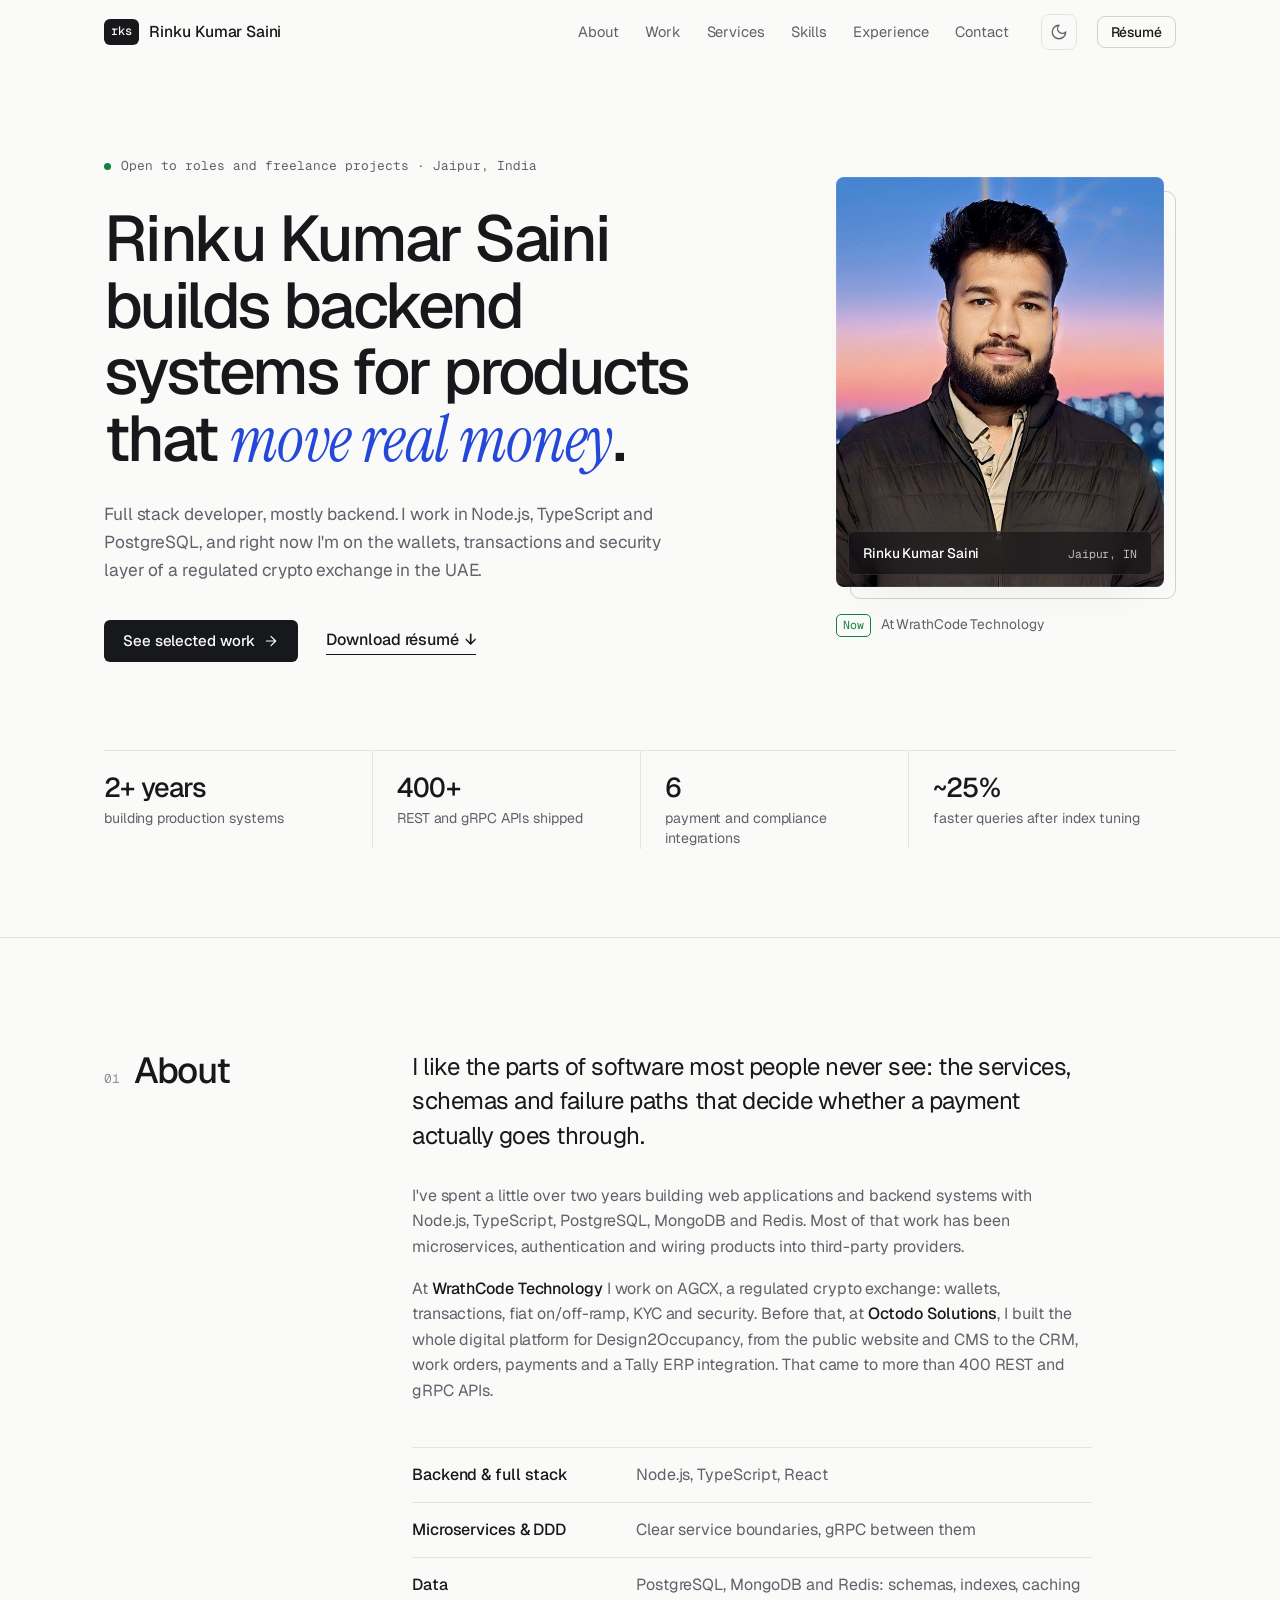
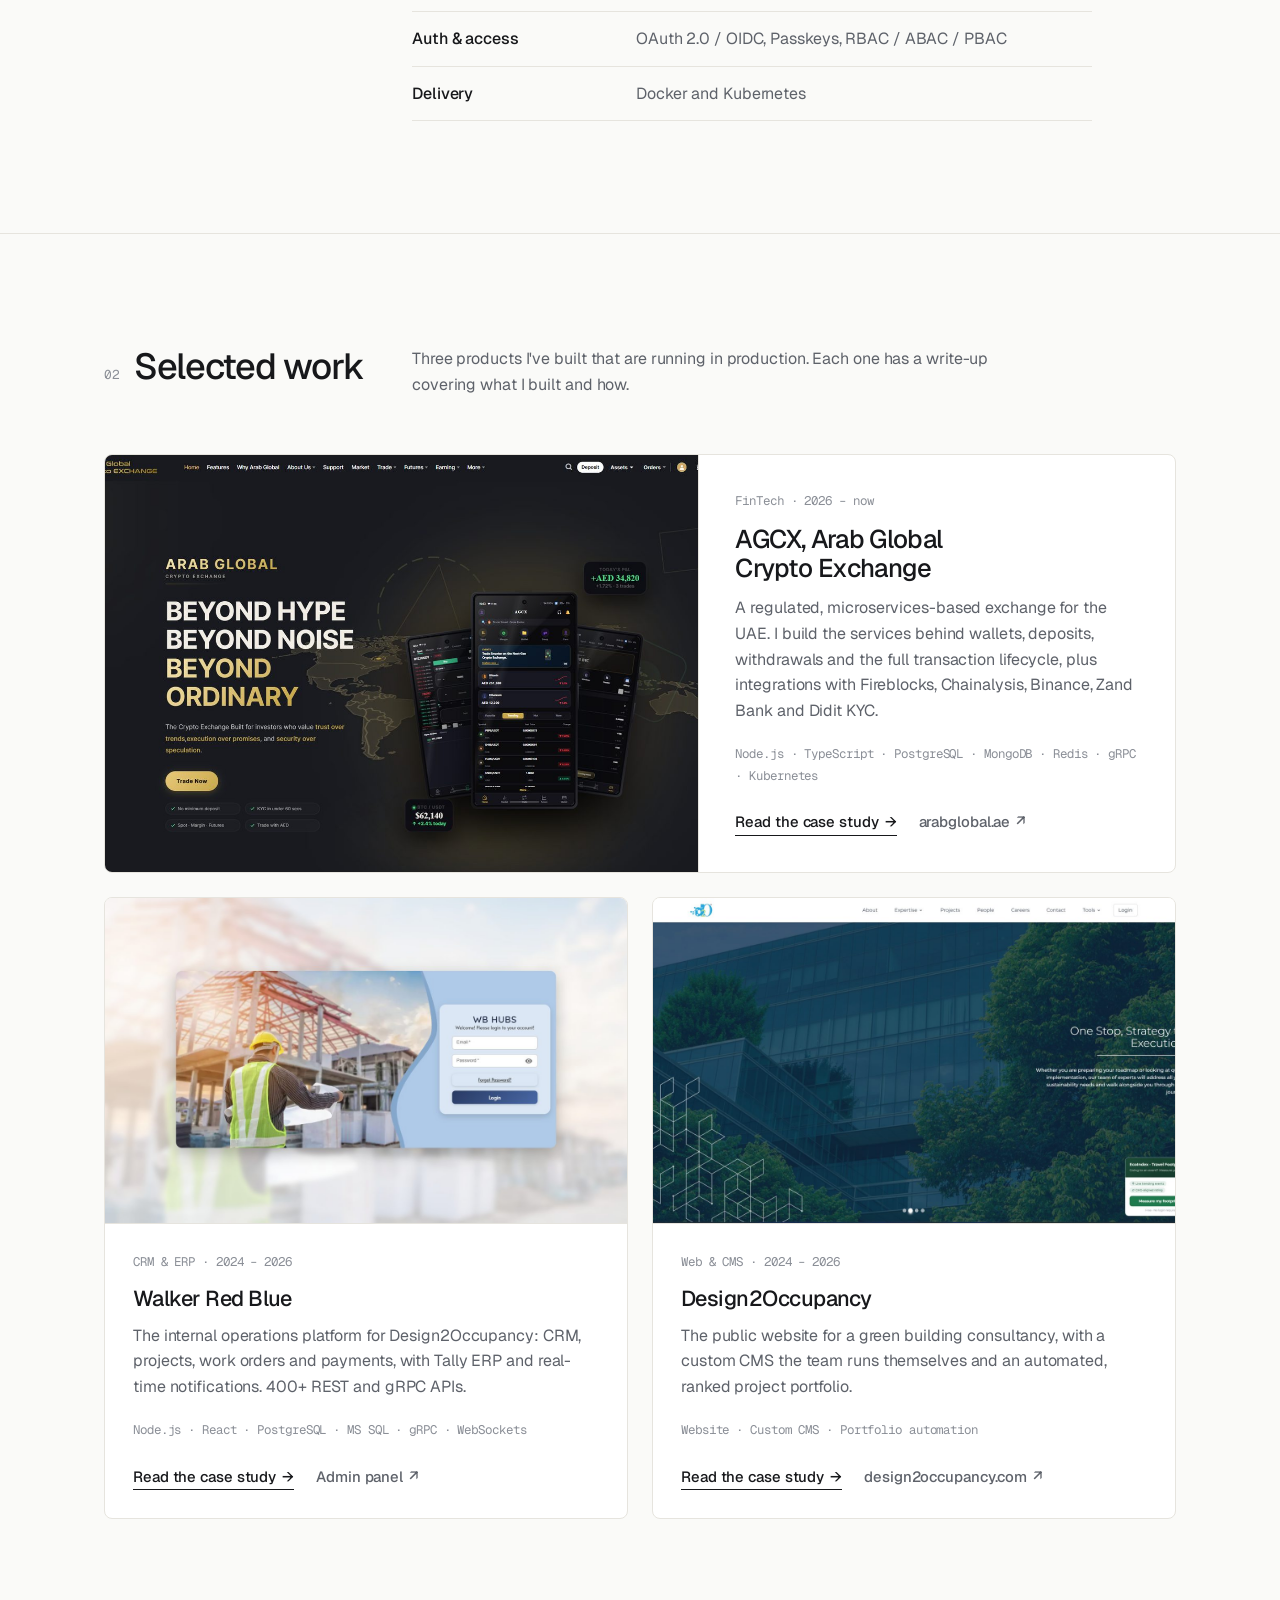
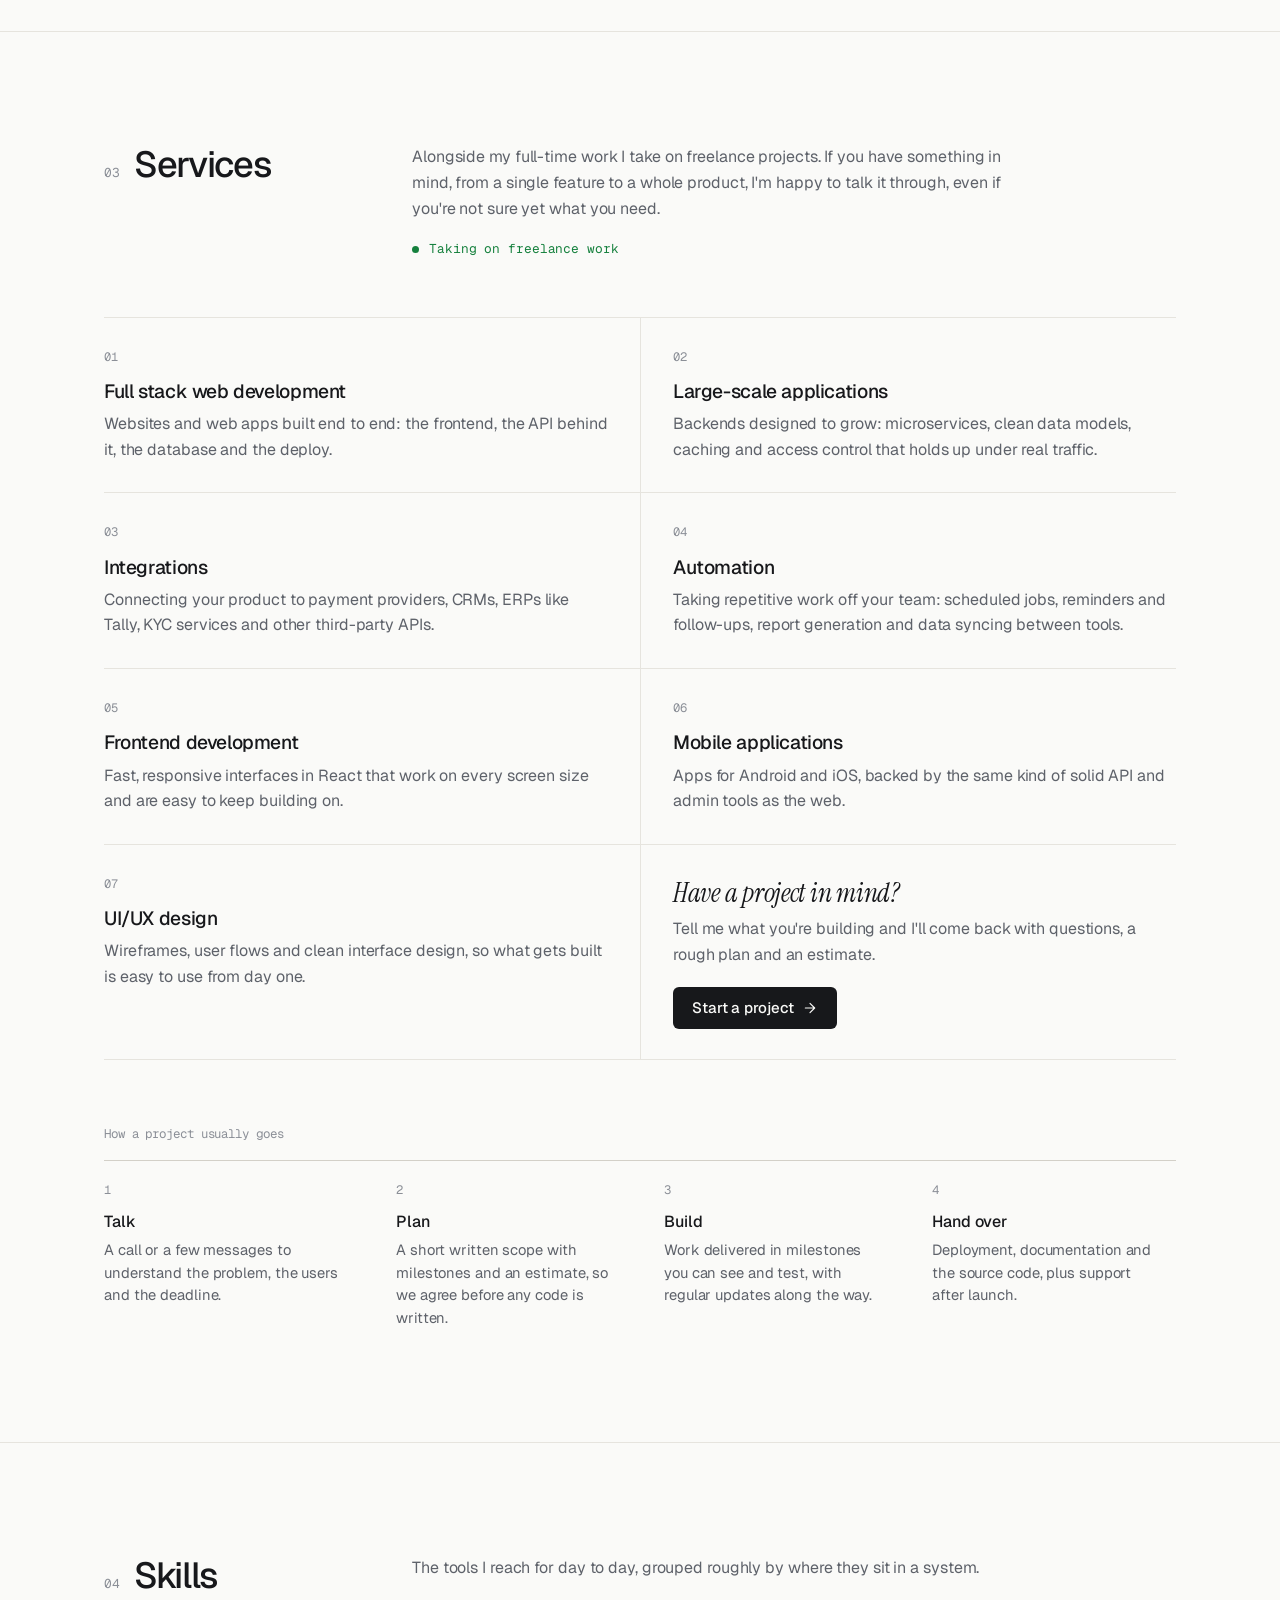
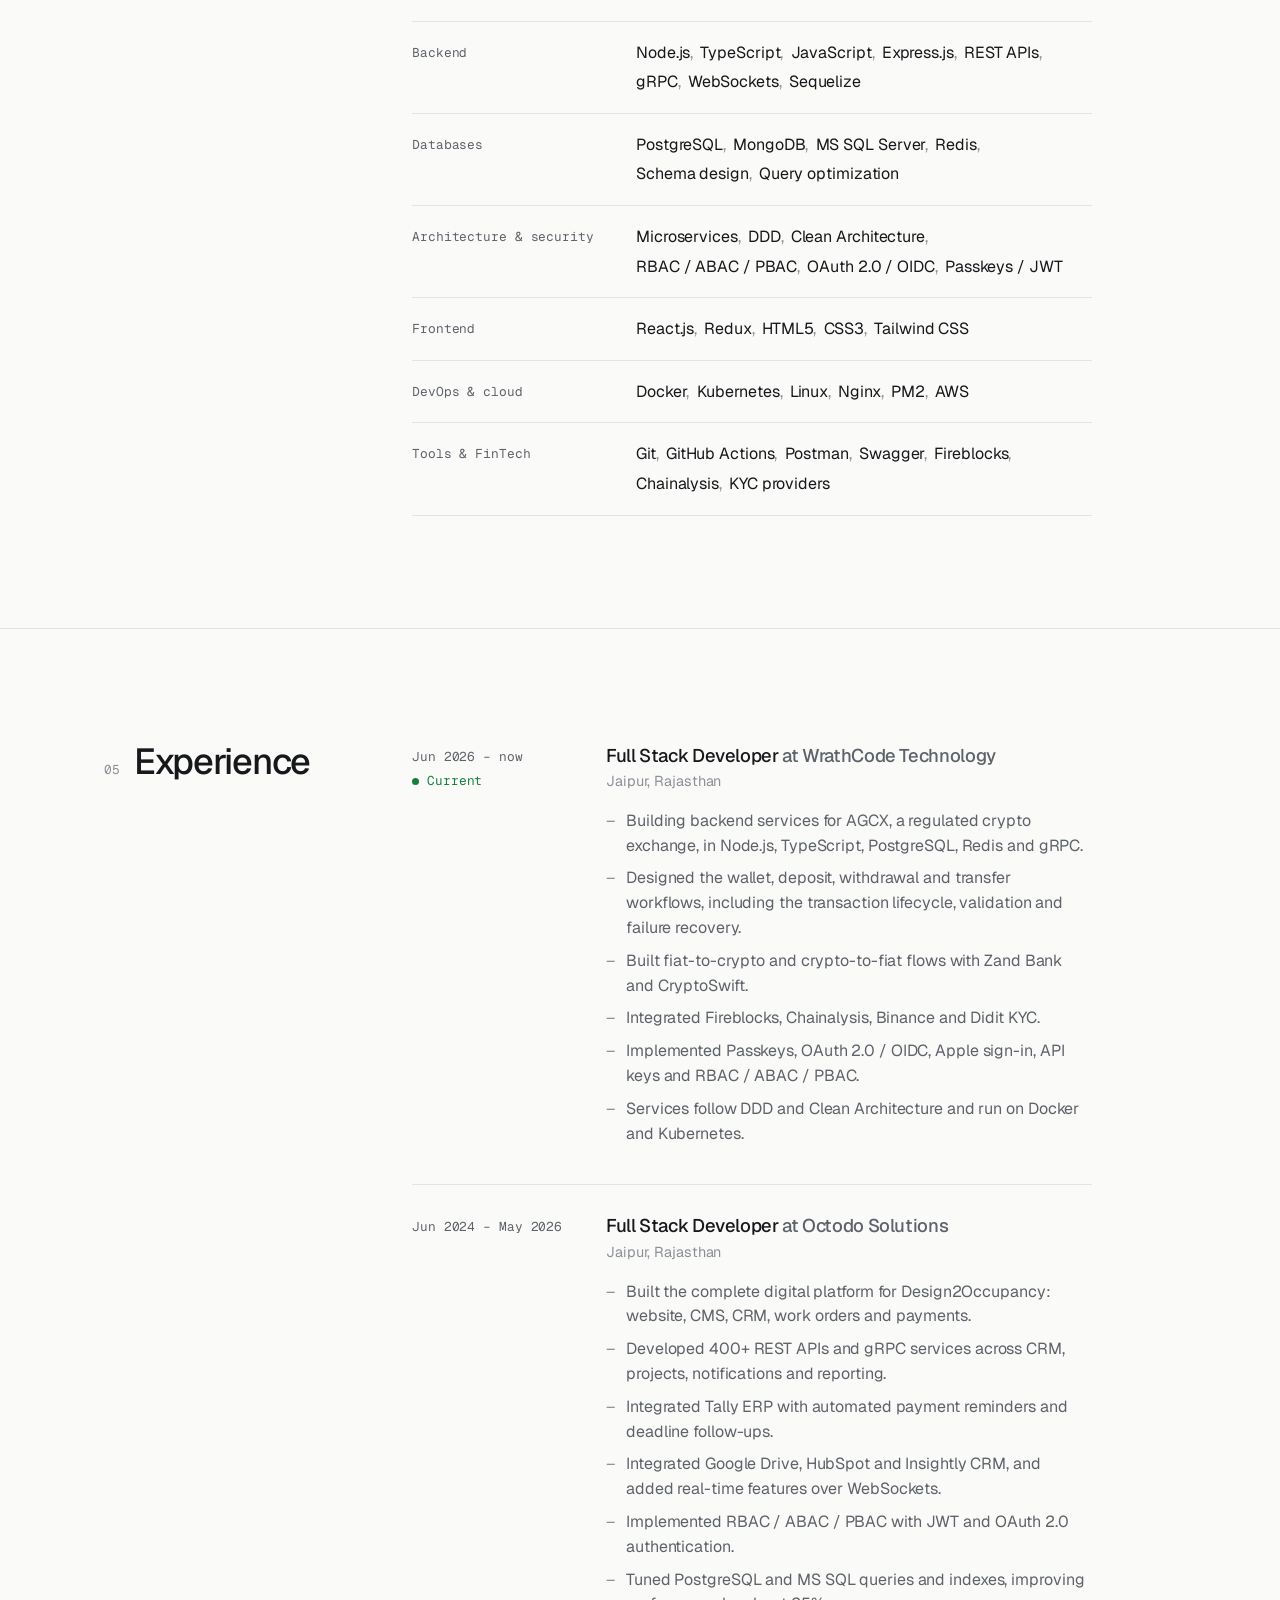
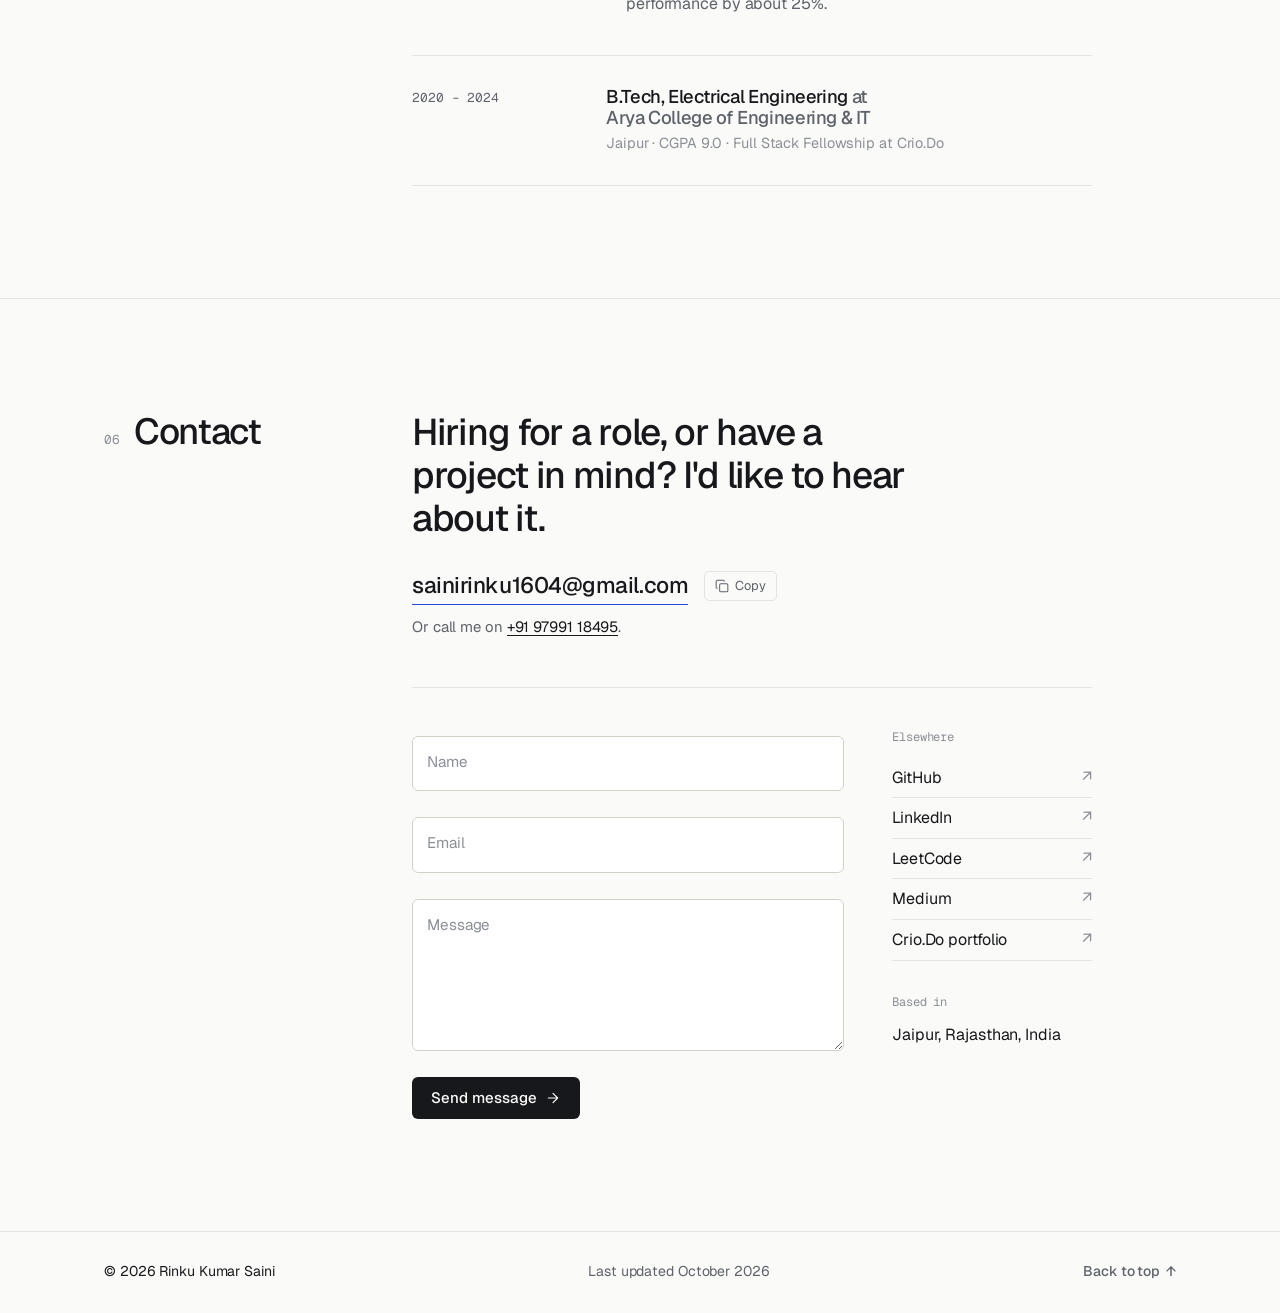
==== index.html @ d2f53204 "improved the input styling also" ====
<!doctype html>
<html lang="en">
<head>
  <meta charset="utf-8">
  <meta name="viewport" content="width=device-width, initial-scale=1, viewport-fit=cover">
  <title>Rinku Kumar Saini | Full Stack Developer (Node.js, TypeScript, Microservices)</title>
  <meta name="description" content="Rinku Kumar Saini is a Full Stack Developer in Jaipur building scalable backend systems with Node.js, TypeScript, PostgreSQL, Redis and gRPC microservices for FinTech and crypto exchange platforms.">
  <meta name="keywords" content="Rinku Kumar Saini, Full Stack Developer, Backend Developer, Node.js Developer, TypeScript, Microservices, gRPC, PostgreSQL, Redis, FinTech, Crypto Exchange, Jaipur">
  <meta name="author" content="Rinku Kumar Saini">
  <meta name="robots" content="index, follow">
  <link rel="canonical" href="https://mrrinkukumar2004.github.io/">
  <meta name="theme-color" content="#0D0E11">

  <meta property="og:type" content="profile">
  <meta property="og:title" content="Rinku Kumar Saini | Full Stack Developer">
  <meta property="og:description" content="Full Stack Developer building FinTech and crypto exchange systems with Node.js, TypeScript and microservices.">
  <meta property="og:url" content="https://mrrinkukumar2004.github.io/">
  <meta property="og:image" content="https://mrrinkukumar2004.github.io/og-image.png">
  <meta name="twitter:card" content="summary_large_image">
  <meta name="twitter:title" content="Rinku Kumar Saini | Full Stack Developer">
  <meta name="twitter:description" content="Node.js, TypeScript, PostgreSQL, Redis, gRPC microservices. FinTech and crypto exchange systems.">

  <link rel="icon" href="data:image/svg+xml,%3Csvg xmlns='http://www.w3.org/2000/svg' viewBox='0 0 64 64'%3E%3Crect width='64' height='64' rx='16' fill='%23070B1A'/%3E%3Ctext x='32' y='42' font-family='Arial' font-weight='800' font-size='26' text-anchor='middle' fill='%235AA2FF'%3ERS%3C/text%3E%3C/svg%3E">

  <link rel="preconnect" href="https://fonts.googleapis.com">
  <link rel="preconnect" href="https://fonts.gstatic.com" crossorigin>
  <link href="https://fonts.googleapis.com/css2?family=Geist:wght@400;500;600&family=Geist+Mono:wght@400;500&family=Instrument+Serif:ital@0;1&display=swap" rel="stylesheet">
  <link rel="stylesheet" href="css/style.css?v=8">

  <script>document.documentElement.classList.add("js");</script>
  <script src="js/theme.js?v=8"></script>
  <script type="application/ld+json">
  {
    "@context": "https://schema.org",
    "@type": "Person",
    "name": "Rinku Kumar Saini",
    "jobTitle": "Full Stack Developer",
    "url": "https://mrrinkukumar2004.github.io/",
    "image": "https://mrrinkukumar2004.github.io/images/profile.jpg",
    "email": "mailto:sainirinku1604@gmail.com",
    "address": { "@type": "PostalAddress", "addressLocality": "Jaipur", "addressRegion": "Rajasthan", "addressCountry": "IN" },
    "worksFor": { "@type": "Organization", "name": "WrathCode Technology Private Limited" },
    "alumniOf": { "@type": "CollegeOrUniversity", "name": "Arya College of Engineering & IT" },
    "sameAs": ["https://www.linkedin.com/in/rinku-kumar-saini", "https://github.com/MrRinkukumar2004", "https://leetcode.com/u/JackSparrow_01/", "https://medium.com/@sainirinku1604", "https://www.crio.do/learn/portfolio/sainirinku1604/"],
    "knowsAbout": ["Node.js", "TypeScript", "PostgreSQL", "Redis", "gRPC", "Microservices", "REST APIs", "Docker", "Kubernetes", "React.js", "FinTech", "Crypto Exchange", "RBAC", "OAuth 2.0"]
  }
  </script>
</head>
<body>
  <!-- Icon sprite (Lucide-style line icons) -->
  <svg width="0" height="0" style="position:absolute" aria-hidden="true">
    <defs>
      <symbol id="i-sun" viewBox="0 0 24 24"><circle cx="12" cy="12" r="4"/><path d="M12 2v2M12 20v2M4.93 4.93l1.41 1.41M17.66 17.66l1.41 1.41M2 12h2M20 12h2M6.34 17.66l-1.41 1.41M19.07 4.93l-1.41 1.41"/></symbol>
      <symbol id="i-moon" viewBox="0 0 24 24"><path d="M12 3a6 6 0 0 0 9 9 9 9 0 1 1-9-9Z"/></symbol>
      <symbol id="i-server" viewBox="0 0 24 24"><rect x="2" y="2" width="20" height="8" rx="2"/><rect x="2" y="14" width="20" height="8" rx="2"/><path d="M6 6h.01M6 18h.01"/></symbol>
      <symbol id="i-layers" viewBox="0 0 24 24"><path d="m12.83 2.18a2 2 0 0 0-1.66 0L2.6 6.08a1 1 0 0 0 0 1.83l8.58 3.91a2 2 0 0 0 1.66 0l8.58-3.9a1 1 0 0 0 0-1.83Z"/><path d="m22 17.65-9.17 4.16a2 2 0 0 1-1.66 0L2 17.65"/><path d="m22 12.65-9.17 4.16a2 2 0 0 1-1.66 0L2 12.65"/></symbol>
      <symbol id="i-database" viewBox="0 0 24 24"><ellipse cx="12" cy="5" rx="9" ry="3"/><path d="M3 5v14a9 3 0 0 0 18 0V5"/><path d="M3 12a9 3 0 0 0 18 0"/></symbol>
      <symbol id="i-box" viewBox="0 0 24 24"><path d="M21 8a2 2 0 0 0-1-1.73l-7-4a2 2 0 0 0-2 0l-7 4A2 2 0 0 0 3 8v8a2 2 0 0 0 1 1.73l7 4a2 2 0 0 0 2 0l7-4A2 2 0 0 0 21 16Z"/><path d="m3.3 7 8.7 5 8.7-5M12 22V12"/></symbol>
      <symbol id="i-network" viewBox="0 0 24 24"><circle cx="12" cy="5" r="3"/><circle cx="5" cy="19" r="3"/><circle cx="19" cy="19" r="3"/><path d="M10.5 7.6 6.5 16.4M13.5 7.6l4 8.8M8 19h8"/></symbol>
      <symbol id="i-shield" viewBox="0 0 24 24"><path d="M20 13c0 5-3.5 7.5-7.66 8.95a1 1 0 0 1-.67-.01C7.5 20.5 4 18 4 13V6a1 1 0 0 1 1-1c2 0 4.5-1.2 6.24-2.72a1.17 1.17 0 0 1 1.52 0C14.51 3.81 17 5 19 5a1 1 0 0 1 1 1z"/><path d="m9 12 2 2 4-4"/></symbol>
      <symbol id="i-lock" viewBox="0 0 24 24"><rect x="3" y="11" width="18" height="11" rx="2"/><path d="M7 11V7a5 5 0 0 1 10 0v4"/></symbol>
      <symbol id="i-cloud" viewBox="0 0 24 24"><path d="M17.5 19H9a7 7 0 1 1 6.71-9h1.79a4.5 4.5 0 1 1 0 9Z"/></symbol>
      <symbol id="i-pin" viewBox="0 0 24 24"><path d="M20 10c0 5-5.54 10.19-7.4 11.8a1 1 0 0 1-1.2 0C9.54 20.19 4 15 4 10a8 8 0 0 1 16 0"/><circle cx="12" cy="10" r="3"/></symbol>
      <symbol id="i-mail" viewBox="0 0 24 24"><rect x="2" y="4" width="20" height="16" rx="2"/><path d="m22 7-8.97 5.7a1.94 1.94 0 0 1-2.06 0L2 7"/></symbol>
      <symbol id="i-phone" viewBox="0 0 24 24"><path d="M22 16.92v3a2 2 0 0 1-2.18 2 19.8 19.8 0 0 1-8.63-3.07 19.5 19.5 0 0 1-6-6 19.8 19.8 0 0 1-3.07-8.67A2 2 0 0 1 4.11 2h3a2 2 0 0 1 2 1.72c.13.96.36 1.9.7 2.81a2 2 0 0 1-.45 2.11L8.09 9.91a16 16 0 0 0 6 6l1.27-1.27a2 2 0 0 1 2.11-.45c.91.34 1.85.57 2.81.7A2 2 0 0 1 22 16.92z"/></symbol>
      <symbol id="i-github" viewBox="0 0 24 24"><path d="M15 22v-4a4.8 4.8 0 0 0-1-3.5c3 0 6-2 6-5.5.08-1.25-.27-2.48-1-3.5.28-1.15.28-2.35 0-3.5 0 0-1 0-3 1.5-2.64-.5-5.36-.5-8 0C6 2 5 2 5 2c-.3 1.15-.3 2.35 0 3.5A5.4 5.4 0 0 0 4 9c0 3.5 3 5.5 6 5.5-.39.49-.68 1.05-.85 1.65-.17.6-.22 1.23-.15 1.85v4"/><path d="M9 18c-4.51 2-5-2-7-2"/></symbol>
      <symbol id="i-linkedin" viewBox="0 0 24 24"><path d="M16 8a6 6 0 0 1 6 6v7h-4v-7a2 2 0 0 0-4 0v7h-4v-7a6 6 0 0 1 6-6z"/><rect x="2" y="9" width="4" height="12"/><circle cx="4" cy="4" r="2"/></symbol>
      <symbol id="i-leetcode" viewBox="0 0 24 24"><path fill="currentColor" stroke="none" d="M13.483 0a1.374 1.374 0 0 0-.961.438L7.116 6.226l-3.854 4.126a5.266 5.266 0 0 0-1.209 2.104 5.35 5.35 0 0 0-.125.513 5.527 5.527 0 0 0 .062 2.362 5.83 5.83 0 0 0 .349 1.017 5.938 5.938 0 0 0 1.271 1.818l4.277 4.193.039.038c2.248 2.165 5.852 2.133 8.063-.074l2.396-2.392c.54-.54.54-1.414.003-1.955a1.378 1.378 0 0 0-1.951-.003l-2.396 2.392a3.021 3.021 0 0 1-4.205.038l-.02-.019-4.276-4.193c-.652-.64-.972-1.469-.948-2.263a2.68 2.68 0 0 1 .066-.523 2.545 2.545 0 0 1 .619-1.164L9.13 8.114c1.058-1.134 3.204-1.27 4.43-.278l3.501 2.831c.593.48 1.461.387 1.94-.207a1.384 1.384 0 0 0-.207-1.943l-3.5-2.831c-.8-.647-1.766-1.045-2.774-1.202l2.015-2.158A1.384 1.384 0 0 0 13.483 0zm-2.866 12.815a1.38 1.38 0 0 0-1.38 1.382 1.38 1.38 0 0 0 1.38 1.382H20.79a1.38 1.38 0 0 0 1.38-1.382 1.38 1.38 0 0 0-1.38-1.382z"/></symbol>
      <symbol id="i-medium" viewBox="0 0 24 24"><path fill="currentColor" stroke="none" d="M13.54 12a6.8 6.8 0 0 1-6.77 6.82A6.8 6.8 0 0 1 0 12a6.8 6.8 0 0 1 6.77-6.82A6.8 6.8 0 0 1 13.54 12zM20.96 12c0 3.54-1.51 6.42-3.38 6.42-1.87 0-3.39-2.88-3.39-6.42s1.52-6.42 3.39-6.42 3.38 2.88 3.38 6.42M24 12c0 3.17-.53 5.75-1.19 5.75-.66 0-1.19-2.58-1.19-5.75s.53-5.75 1.19-5.75C23.47 6.25 24 8.83 24 12z"/></symbol>
      <symbol id="i-award" viewBox="0 0 24 24"><circle cx="12" cy="8" r="6"/><path d="M15.48 12.89 17 22l-5-3-5 3 1.52-9.11"/></symbol>
      <symbol id="i-grid" viewBox="0 0 24 24"><rect x="3" y="3" width="7" height="7" rx="1.5"/><rect x="14" y="3" width="7" height="7" rx="1.5"/><rect x="3" y="14" width="7" height="7" rx="1.5"/><rect x="14" y="14" width="7" height="7" rx="1.5"/></symbol>
      <symbol id="i-globe" viewBox="0 0 24 24"><circle cx="12" cy="12" r="10"/><path d="M2 12h20M12 2a15.3 15.3 0 0 1 4 10 15.3 15.3 0 0 1-4 10 15.3 15.3 0 0 1-4-10 15.3 15.3 0 0 1 4-10z"/></symbol>
      <symbol id="i-monitor" viewBox="0 0 24 24"><rect x="2" y="3" width="20" height="14" rx="2"/><path d="M8 21h8M12 17v4"/></symbol>
      <symbol id="i-tool" viewBox="0 0 24 24"><path d="M14.7 6.3a1 1 0 0 0 0 1.4l1.6 1.6a1 1 0 0 0 1.4 0l3.77-3.77a6 6 0 0 1-7.94 7.94l-6.91 6.91a2.12 2.12 0 0 1-3-3l6.91-6.91a6 6 0 0 1 7.94-7.94l-3.76 3.76z"/></symbol>
      <symbol id="i-cap" viewBox="0 0 24 24"><path d="M21.42 10.92a1 1 0 0 0-.02-1.84L12.83 5.18a2 2 0 0 0-1.66 0L2.6 9.08a1 1 0 0 0 0 1.83l8.57 3.91a2 2 0 0 0 1.66 0z"/><path d="M22 10v6M6 12.5V16a6 3 0 0 0 12 0v-3.5"/></symbol>
      <symbol id="i-download" viewBox="0 0 24 24"><path d="M21 15v4a2 2 0 0 1-2 2H5a2 2 0 0 1-2-2v-4M7 10l5 5 5-5M12 15V3"/></symbol>
      <symbol id="i-external" viewBox="0 0 24 24"><path d="M15 3h6v6M10 14 21 3M18 13v6a2 2 0 0 1-2 2H5a2 2 0 0 1-2-2V8a2 2 0 0 1 2-2h6"/></symbol>
      <symbol id="i-arrow" viewBox="0 0 24 24"><path d="M5 12h14M12 5l7 7-7 7"/></symbol>
      <symbol id="i-briefcase" viewBox="0 0 24 24"><rect x="2" y="7" width="20" height="14" rx="2"/><path d="M16 21V5a2 2 0 0 0-2-2h-4a2 2 0 0 0-2 2v16"/></symbol>
      <symbol id="i-code" viewBox="0 0 24 24"><path d="m16 18 6-6-6-6M8 6l-6 6 6 6"/></symbol>
      <symbol id="i-send" viewBox="0 0 24 24"><path d="M22 2 11 13M22 2l-7 20-4-9-9-4 20-7z"/></symbol>
      <symbol id="i-copy" viewBox="0 0 24 24"><rect x="8" y="8" width="14" height="14" rx="2"/><path d="M4 16c-1.1 0-2-.9-2-2V4c0-1.1.9-2 2-2h10c1.1 0 2 .9 2 2"/></symbol>
      <symbol id="i-check" viewBox="0 0 24 24"><path d="M20 6 9 17l-5-5"/></symbol>
      <symbol id="i-up" viewBox="0 0 24 24"><path d="m5 12 7-7 7 7M12 19V5"/></symbol>
      <symbol id="i-calendar" viewBox="0 0 24 24"><rect x="3" y="4" width="18" height="18" rx="2"/><path d="M16 2v4M8 2v4M3 10h18"/></symbol>
      <symbol id="i-zap" viewBox="0 0 24 24"><path d="M13 2 3 14h9l-1 8 10-12h-9l1-8z"/></symbol>
      <symbol id="i-wallet" viewBox="0 0 24 24"><path d="M19 7V4a1 1 0 0 0-1-1H5a2 2 0 0 0 0 4h15a1 1 0 0 1 1 1v4h-3a2 2 0 0 0 0 4h3a1 1 0 0 0 1-1v-2a1 1 0 0 0-1-1"/><path d="M3 5v14a2 2 0 0 0 2 2h15a1 1 0 0 0 1-1v-4"/></symbol>
      <symbol id="i-x" viewBox="0 0 24 24"><path d="M18 6 6 18M6 6l12 12"/></symbol>
      <symbol id="i-menu" viewBox="0 0 24 24"><path d="M4 6h16M4 12h16M4 18h16"/></symbol>
    </defs>
  </svg>

  <a class="skip" href="#main">Skip to content</a>

  <header class="header" id="header">
    <nav class="nav container" aria-label="Main">
      <a class="logo" href="#home" aria-label="Rinku Kumar Saini, home"><span class="logo-mark">rks</span><span class="logo-name">Rinku Kumar Saini</span></a>
      <ul class="nav-links" id="nav-links">
        <li><a href="#about">About</a></li>
        <li><a href="#work">Work</a></li>
        <li><a href="#services">Services</a></li>
        <li><a href="#skills">Skills</a></li>
        <li><a href="#experience">Experience</a></li>
        <li><a href="#contact">Contact</a></li>
      </ul>
      <button class="theme-btn" type="button" aria-label="Switch theme"><svg class="ic i-sun"><use href="#i-sun"/></svg><svg class="ic i-moon"><use href="#i-moon"/></svg></button>
      <a class="btn btn-outline btn-sm nav-cta" href="resume.pdf" download>Résumé</a>
      <button class="menu-btn" id="menu-btn" aria-label="Open menu" aria-expanded="false" aria-controls="nav-links">
        <svg class="ic"><use href="#i-menu"/></svg>
      </button>
    </nav>
  </header>

  <main id="main">
    <!-- ============ HERO ============ -->
    <section class="hero" id="home">
      <div class="container">
        <div class="hero-grid">
          <div class="hero-text">
            <p class="kicker reveal"><span class="live-dot" aria-hidden="true"></span>Open to roles and freelance projects · Jaipur, India</p>
            <h1 class="hero-title reveal">Rinku Kumar Saini builds backend systems for products that <em>move real money</em>.</h1>
            <p class="intro reveal">Full stack developer, mostly backend. I work in Node.js, TypeScript and PostgreSQL, and right now I'm on the wallets, transactions and security layer of a regulated crypto exchange in the UAE.</p>
            <div class="actions reveal">
              <a class="btn btn-primary" href="#work">See selected work <svg class="ic"><use href="#i-arrow"/></svg></a>
              <a class="link-arrow" href="resume.pdf" download>Download résumé <span aria-hidden="true">↓</span></a>
            </div>
          </div>
          <figure class="portrait reveal">
            <div class="portrait-media">
            <div class="portrait-frame">
              <img src="images/profile.jpg" alt="Portrait of Rinku Kumar Saini" width="640" height="798" onerror="this.parentElement.classList.add('no-img');this.remove()">
              <span class="photo-fallback" aria-hidden="true">RKS</span>
              <span class="portrait-tag" aria-hidden="true"><strong>Rinku Kumar Saini</strong><span>Jaipur, IN</span></span>
            </div>
            </div>
            <figcaption><span>Now</span>At WrathCode Technology</figcaption>
          </figure>
        </div>

        <dl class="facts-row reveal">
          <div><dt>2+ years</dt><dd>building production systems</dd></div>
          <div><dt>400+</dt><dd>REST and gRPC APIs shipped</dd></div>
          <div><dt>6</dt><dd>payment and compliance integrations</dd></div>
          <div><dt>~25%</dt><dd>faster queries after index tuning</dd></div>
        </dl>
      </div>
    </section>

    <!-- ============ ABOUT ============ -->
    <section class="section" id="about">
      <div class="container split">
        <header class="sec-head reveal"><span class="sec-num">01</span><h2 class="title">About</h2></header>
        <div class="sec-body">
          <p class="lead reveal">I like the parts of software most people never see: the services, schemas and failure paths that decide whether a payment actually goes through.</p>
          <p class="reveal">I've spent a little over two years building web applications and backend systems with Node.js, TypeScript, PostgreSQL, MongoDB and Redis. Most of that work has been microservices, authentication and wiring products into third-party providers.</p>
          <p class="reveal">At <strong>WrathCode Technology</strong> I work on AGCX, a regulated crypto exchange: wallets, transactions, fiat on/off-ramp, KYC and security. Before that, at <strong>Octodo Solutions</strong>, I built the whole digital platform for Design2Occupancy, from the public website and CMS to the CRM, work orders, payments and a Tally ERP integration. That came to more than 400 REST and gRPC APIs.</p>

          <ul class="focus-list reveal" aria-label="What I focus on">
            <li><strong>Backend &amp; full stack</strong><span>Node.js, TypeScript, React</span></li>
            <li><strong>Microservices &amp; DDD</strong><span>Clear service boundaries, gRPC between them</span></li>
            <li><strong>Data</strong><span>PostgreSQL, MongoDB and Redis: schemas, indexes, caching</span></li>
            <li><strong>Auth &amp; access</strong><span>OAuth 2.0 / OIDC, Passkeys, RBAC / ABAC / PBAC</span></li>
            <li><strong>Delivery</strong><span>Docker and Kubernetes</span></li>
          </ul>
        </div>
      </div>
    </section>

    <!-- ============ WORK ============ -->
    <section class="section" id="work">
      <div class="container">
        <div class="split split-head">
          <header class="sec-head reveal"><span class="sec-num">02</span><h2 class="title">Selected work</h2></header>
          <p class="sec-intro reveal">Three products I've built that are running in production. Each one has a write-up covering what I built and how.</p>
        </div>

        <article class="work work-feature reveal">
          <a class="work-img" href="projects/agcx.html" tabindex="-1" aria-hidden="true">
            <img src="images/agcx.jpg" alt="" loading="lazy" onerror="this.remove()">
          </a>
          <div class="work-body">
            <p class="work-meta">FinTech · 2026 – now</p>
            <h3><a href="projects/agcx.html">AGCX, Arab Global Crypto Exchange</a></h3>
            <p>A regulated, microservices-based exchange for the UAE. I build the services behind wallets, deposits, withdrawals and the full transaction lifecycle, plus integrations with Fireblocks, Chainalysis, Binance, Zand Bank and Didit KYC.</p>
            <p class="stack">Node.js · TypeScript · PostgreSQL · MongoDB · Redis · gRPC · Kubernetes</p>
            <div class="work-links">
              <a class="link-arrow" href="projects/agcx.html">Read the case study <span aria-hidden="true">→</span></a>
              <a class="link-plain" href="https://arabglobal.ae" target="_blank" rel="noopener">arabglobal.ae <span aria-hidden="true">↗</span></a>
            </div>
          </div>
        </article>

        <div class="work-pair">
          <article class="work reveal">
            <a class="work-img" href="projects/walker.html" tabindex="-1" aria-hidden="true">
              <img src="images/walker.jpg" alt="" loading="lazy" onerror="this.remove()">
            </a>
            <div class="work-body">
              <p class="work-meta">CRM &amp; ERP · 2024 – 2026</p>
              <h3><a href="projects/walker.html">Walker Red Blue</a></h3>
              <p>The internal operations platform for Design2Occupancy: CRM, projects, work orders and payments, with Tally ERP and real-time notifications. 400+ REST and gRPC APIs.</p>
              <p class="stack">Node.js · React · PostgreSQL · MS SQL · gRPC · WebSockets</p>
              <div class="work-links">
                <a class="link-arrow" href="projects/walker.html">Read the case study <span aria-hidden="true">→</span></a>
                <a class="link-plain" href="https://wbhubs.walker-blue.com" target="_blank" rel="noopener">Admin panel <span aria-hidden="true">↗</span></a>
              </div>
            </div>
          </article>

          <article class="work reveal">
            <a class="work-img" href="projects/d2o.html" tabindex="-1" aria-hidden="true">
              <img src="images/d2o.jpg" alt="" loading="lazy" onerror="this.remove()">
            </a>
            <div class="work-body">
              <p class="work-meta">Web &amp; CMS · 2024 – 2026</p>
              <h3><a href="projects/d2o.html">Design2Occupancy</a></h3>
              <p>The public website for a green building consultancy, with a custom CMS the team runs themselves and an automated, ranked project portfolio.</p>
              <p class="stack">Website · Custom CMS · Portfolio automation</p>
              <div class="work-links">
                <a class="link-arrow" href="projects/d2o.html">Read the case study <span aria-hidden="true">→</span></a>
                <a class="link-plain" href="https://www.design2occupancy.com" target="_blank" rel="noopener">design2occupancy.com <span aria-hidden="true">↗</span></a>
              </div>
            </div>
          </article>
        </div>
      </div>
    </section>

    <!-- ============ SERVICES ============ -->
    <section class="section" id="services">
      <div class="container">
        <div class="split split-head">
          <header class="sec-head reveal"><span class="sec-num">03</span><h2 class="title">Services</h2></header>
          <div class="reveal">
            <p class="sec-intro">Alongside my full-time work I take on freelance projects. If you have something in mind, from a single feature to a whole product, I'm happy to talk it through, even if you're not sure yet what you need.</p>
            <p class="avail"><span class="live-dot" aria-hidden="true"></span>Taking on freelance work</p>
          </div>
        </div>

        <ol class="services">
          <li class="reveal">
            <span class="svc-num">01</span>
            <h3>Full stack web development</h3>
            <p>Websites and web apps built end to end: the frontend, the API behind it, the database and the deploy.</p>
          </li>
          <li class="reveal">
            <span class="svc-num">02</span>
            <h3>Large-scale applications</h3>
            <p>Backends designed to grow: microservices, clean data models, caching and access control that holds up under real traffic.</p>
          </li>
          <li class="reveal">
            <span class="svc-num">03</span>
            <h3>Integrations</h3>
            <p>Connecting your product to payment providers, CRMs, ERPs like Tally, KYC services and other third-party APIs.</p>
          </li>
          <li class="reveal">
            <span class="svc-num">04</span>
            <h3>Automation</h3>
            <p>Taking repetitive work off your team: scheduled jobs, reminders and follow-ups, report generation and data syncing between tools.</p>
          </li>
          <li class="reveal">
            <span class="svc-num">05</span>
            <h3>Frontend development</h3>
            <p>Fast, responsive interfaces in React that work on every screen size and are easy to keep building on.</p>
          </li>
          <li class="reveal">
            <span class="svc-num">06</span>
            <h3>Mobile applications</h3>
            <p>Apps for Android and iOS, backed by the same kind of solid API and admin tools as the web.</p>
          </li>
          <li class="reveal">
            <span class="svc-num">07</span>
            <h3>UI/UX design</h3>
            <p>Wireframes, user flows and clean interface design, so what gets built is easy to use from day one.</p>
          </li>
          <li class="svc-cta reveal">
            <h3>Have a project in mind?</h3>
            <p>Tell me what you're building and I'll come back with questions, a rough plan and an estimate.</p>
            <a class="btn btn-primary" href="mailto:sainirinku1604@gmail.com?subject=Freelance%20project%20enquiry">Start a project <svg class="ic"><use href="#i-arrow"/></svg></a>
          </li>
        </ol>

        <div class="process reveal">
          <p class="process-label">How a project usually goes</p>
          <ol>
            <li><span>1</span><strong>Talk</strong>A call or a few messages to understand the problem, the users and the deadline.</li>
            <li><span>2</span><strong>Plan</strong>A short written scope with milestones and an estimate, so we agree before any code is written.</li>
            <li><span>3</span><strong>Build</strong>Work delivered in milestones you can see and test, with regular updates along the way.</li>
            <li><span>4</span><strong>Hand over</strong>Deployment, documentation and the source code, plus support after launch.</li>
          </ol>
        </div>
      </div>
    </section>

    <!-- ============ SKILLS ============ -->
    <section class="section" id="skills">
      <div class="container split">
        <header class="sec-head reveal"><span class="sec-num">04</span><h2 class="title">Skills</h2></header>
        <div class="sec-body">
          <p class="sec-intro reveal">The tools I reach for day to day, grouped roughly by where they sit in a system.</p>
          <dl class="skill-table reveal">
            <div><dt>Backend</dt><dd><ul class="inline"><li>Node.js</li><li>TypeScript</li><li>JavaScript</li><li>Express.js</li><li>REST APIs</li><li>gRPC</li><li>WebSockets</li><li>Sequelize</li></ul></dd></div>
            <div><dt>Databases</dt><dd><ul class="inline"><li>PostgreSQL</li><li>MongoDB</li><li>MS SQL Server</li><li>Redis</li><li>Schema design</li><li>Query optimization</li></ul></dd></div>
            <div><dt>Architecture &amp; security</dt><dd><ul class="inline"><li>Microservices</li><li>DDD</li><li>Clean Architecture</li><li>RBAC / ABAC / PBAC</li><li>OAuth 2.0 / OIDC</li><li>Passkeys / JWT</li></ul></dd></div>
            <div><dt>Frontend</dt><dd><ul class="inline"><li>React.js</li><li>Redux</li><li>HTML5</li><li>CSS3</li><li>Tailwind CSS</li></ul></dd></div>
            <div><dt>DevOps &amp; cloud</dt><dd><ul class="inline"><li>Docker</li><li>Kubernetes</li><li>Linux</li><li>Nginx</li><li>PM2</li><li>AWS</li></ul></dd></div>
            <div><dt>Tools &amp; FinTech</dt><dd><ul class="inline"><li>Git</li><li>GitHub Actions</li><li>Postman</li><li>Swagger</li><li>Fireblocks</li><li>Chainalysis</li><li>KYC providers</li></ul></dd></div>
          </dl>
        </div>
      </div>
    </section>

    <!-- ============ EXPERIENCE ============ -->
    <section class="section" id="experience">
      <div class="container split">
        <header class="sec-head reveal"><span class="sec-num">05</span><h2 class="title">Experience</h2></header>
        <ol class="xp sec-body">
          <li class="reveal">
            <p class="xp-when">Jun 2026 – now <span class="xp-now"><span class="live-dot" aria-hidden="true"></span>Current</span></p>
            <div>
              <h3>Full Stack Developer <span class="at">at WrathCode Technology</span></h3>
              <p class="xp-where">Jaipur, Rajasthan</p>
              <ul class="dash">
                <li>Building backend services for AGCX, a regulated crypto exchange, in Node.js, TypeScript, PostgreSQL, Redis and gRPC.</li>
                <li>Designed the wallet, deposit, withdrawal and transfer workflows, including the transaction lifecycle, validation and failure recovery.</li>
                <li>Built fiat-to-crypto and crypto-to-fiat flows with Zand Bank and CryptoSwift.</li>
                <li>Integrated Fireblocks, Chainalysis, Binance and Didit KYC.</li>
                <li>Implemented Passkeys, OAuth 2.0 / OIDC, Apple sign-in, API keys and RBAC / ABAC / PBAC.</li>
                <li>Services follow DDD and Clean Architecture and run on Docker and Kubernetes.</li>
              </ul>
            </div>
          </li>
          <li class="reveal">
            <p class="xp-when">Jun 2024 – May 2026</p>
            <div>
              <h3>Full Stack Developer <span class="at">at Octodo Solutions</span></h3>
              <p class="xp-where">Jaipur, Rajasthan</p>
              <ul class="dash">
                <li>Built the complete digital platform for Design2Occupancy: website, CMS, CRM, work orders and payments.</li>
                <li>Developed 400+ REST APIs and gRPC services across CRM, projects, notifications and reporting.</li>
                <li>Integrated Tally ERP with automated payment reminders and deadline follow-ups.</li>
                <li>Integrated Google Drive, HubSpot and Insightly CRM, and added real-time features over WebSockets.</li>
                <li>Implemented RBAC / ABAC / PBAC with JWT and OAuth 2.0 authentication.</li>
                <li>Tuned PostgreSQL and MS SQL queries and indexes, improving performance by about 25%.</li>
              </ul>
            </div>
          </li>
          <li class="reveal">
            <p class="xp-when">2020 – 2024</p>
            <div>
              <h3>B.Tech, Electrical Engineering <span class="at">at Arya College of Engineering &amp; IT</span></h3>
              <p class="xp-where">Jaipur · CGPA 9.0 · Full Stack Fellowship at Crio.Do</p>
            </div>
          </li>
        </ol>
      </div>
    </section>

    <!-- ============ CONTACT ============ -->
    <section class="section" id="contact">
      <div class="container split">
        <header class="sec-head reveal"><span class="sec-num">06</span><h2 class="title">Contact</h2></header>
        <div class="sec-body">
          <p class="contact-lead reveal">Hiring for a role, or have a project in mind? I'd like to hear about it.</p>
          <div class="email-row reveal">
            <a class="email" href="mailto:sainirinku1604@gmail.com">sainirinku1604@gmail.com</a>
            <button class="copy" data-copy="sainirinku1604@gmail.com" aria-label="Copy email address"><svg class="ic"><use href="#i-copy"/></svg><span class="copy-label">Copy</span></button>
          </div>
          <p class="muted-note reveal">Or call me on <a href="tel:+919799118495">+91 97991 18495</a>.</p>

          <div class="contact-grid">
            <form class="form reveal" id="contact-form" novalidate>
              <div class="field">
                <input id="c-name" name="name" type="text" autocomplete="name" placeholder=" " required>
                <label for="c-name">Name</label>
              </div>
              <div class="field">
                <input id="c-email" name="email" type="email" autocomplete="email" placeholder=" " required>
                <label for="c-email">Email</label>
              </div>
              <div class="field">
                <textarea id="c-msg" name="message" rows="5" placeholder="A few lines about the role or project: what you need, rough timeline, budget if you have one" required></textarea>
                <label for="c-msg">Message</label>
              </div>
              <div class="form-foot">
                <button class="btn btn-primary" type="submit">Send message <svg class="ic"><use href="#i-arrow"/></svg></button>
                <p class="form-status" id="form-status" role="status"></p>
              </div>
            </form>

            <div class="elsewhere reveal">
              <p class="label">Elsewhere</p>
              <ul>
                <li><a href="https://github.com/MrRinkukumar2004" target="_blank" rel="noopener me">GitHub <span aria-hidden="true">↗</span></a></li>
                <li><a href="https://www.linkedin.com/in/rinku-kumar-saini" target="_blank" rel="noopener me">LinkedIn <span aria-hidden="true">↗</span></a></li>
                <li><a href="https://leetcode.com/u/JackSparrow_01/" target="_blank" rel="noopener me">LeetCode <span aria-hidden="true">↗</span></a></li>
                <li><a href="https://medium.com/@sainirinku1604" target="_blank" rel="noopener me">Medium <span aria-hidden="true">↗</span></a></li>
                <li><a href="https://www.crio.do/learn/portfolio/sainirinku1604/" target="_blank" rel="noopener me">Crio.Do portfolio <span aria-hidden="true">↗</span></a></li>
              </ul>
              <p class="label">Based in</p>
              <p>Jaipur, Rajasthan, India</p>
            </div>
          </div>
        </div>
      </div>
    </section>
  </main>

  <footer class="footer">
    <div class="container footer-row">
      <p>© <span id="year">2026</span> Rinku Kumar Saini</p>
      <p class="muted">Last updated October 2026</p>
      <a class="link-plain" href="#home">Back to top <span aria-hidden="true">↑</span></a>
    </div>
  </footer>

  <script src="js/main.js?v=8" defer></script>
</body>
</html>
---- css/style.css ----
/* Rinku Kumar Saini – portfolio styles (dark default, light via data-theme) */
:root {
  /* Palette – dark */
  --bg: #0D0E11;
  --bg-2: #111317;
  --surface: #15171C;
  --surface-2: #1B1E24;
  --line: #24272E;
  --line-strong: #353943;
  --text: #ECEDEF;
  --text-strong: #FFFFFF;
  --muted: #9A9EA8;
  --faint: #6C717C;
  --accent: #8FB0FF;
  --accent-2: var(--accent);
  --accent-glow: rgba(143, 176, 255, 0.18);
  --ok: #4ADE80;
  --placeholder: #5D626C;
  --header-bg: rgba(13, 14, 17, 0.78);
  --menu-bg: rgba(13, 14, 17, 0.97);
  --shadow: rgba(0, 0, 0, 0.45);
  --btn-hover: #FFFFFF;

  /* Aliases used by the project pages */
  --card-bg: var(--surface);
  --glass: var(--surface);
  --soft: rgba(255, 255, 255, 0.025);

  /* Type */
  --font: "Geist", "Segoe UI", system-ui, -apple-system, Arial, sans-serif;
  --mono: "Geist Mono", ui-monospace, "SFMono-Regular", Consolas, monospace;
  --serif: "Instrument Serif", Georgia, "Times New Roman", serif;

  /* Shape + layout */
  --radius: 8px;
  --radius-sm: 6px;
  --container: 1120px;
  --header-h: 64px;
  --ease: cubic-bezier(.2, .7, .2, 1);
  color-scheme: dark;
}

:root[data-theme="light"] {
  --bg: #FAFAF8;
  --bg-2: #F4F4F1;
  --surface: #FFFFFF;
  --surface-2: #F3F3EF;
  --line: #E6E4DE;
  --line-strong: #D3D0C8;
  --text: #17181B;
  --text-strong: #000000;
  --muted: #5E626A;
  --faint: #8B8F97;
  --accent: #2448D8;
  --accent-glow: rgba(36, 72, 216, 0.14);
  --ok: #15803D;
  --placeholder: #A3A6AD;
  --header-bg: rgba(250, 250, 248, 0.82);
  --menu-bg: rgba(250, 250, 248, 0.98);
  --shadow: rgba(23, 24, 27, 0.08);
  --btn-hover: #33353B;
  --soft: rgba(23, 24, 27, 0.025);
  color-scheme: light;
}

/* ---------- Base ---------- */
*, *::before, *::after { box-sizing: border-box; }
html { scroll-behavior: smooth; scroll-padding-top: calc(var(--header-h) + 16px); -webkit-text-size-adjust: 100%; }
body {
  margin: 0; background: var(--bg); color: var(--text);
  font-family: var(--font); font-size: 16px; line-height: 1.6; letter-spacing: -0.006em;
  -webkit-font-smoothing: antialiased; -moz-osx-font-smoothing: grayscale;
  overflow-x: hidden;
}
::selection { background: var(--accent); color: var(--bg); }
img { max-width: 100%; display: block; }
a { color: inherit; text-decoration: none; }
p { margin: 0 0 1em; }
h1, h2, h3 { margin: 0; font-weight: 500; line-height: 1.15; letter-spacing: -0.025em; text-wrap: balance; }
ul, ol, dl, dd { margin: 0; padding: 0; list-style: none; }
button { font: inherit; color: inherit; }
:focus-visible { outline: 2px solid var(--accent); outline-offset: 3px; border-radius: 4px; }

.container { width: 100%; max-width: var(--container); margin-inline: auto; padding-inline: 24px; }
.ic { width: 18px; height: 18px; fill: none; stroke: currentColor; stroke-width: 1.75; stroke-linecap: round; stroke-linejoin: round; flex: none; }
.muted { color: var(--muted); }

.skip { position: absolute; left: -999px; top: 10px; z-index: 100; background: var(--text); color: var(--bg); padding: 8px 14px; border-radius: 8px; }
.skip:focus { left: 12px; }

/* Smooth colour crossfade while switching themes (class added briefly by theme.js) */
html.theme-anim, html.theme-anim *, html.theme-anim *::before, html.theme-anim *::after {
  transition: background-color .3s ease, border-color .3s ease, color .3s ease, fill .3s ease !important;
}

/* ---------- Buttons & links ---------- */
.btn {
  display: inline-flex; align-items: center; justify-content: center; gap: 8px;
  padding: 11px 18px; border-radius: var(--radius-sm); font-weight: 500; font-size: 0.94rem; line-height: 1.2;
  border: 1px solid transparent; cursor: pointer; transition: background .2s, border-color .2s, color .2s, transform .2s;
}
.btn .ic { width: 16px; height: 16px; transition: transform .25s var(--ease); }
.btn:hover .ic { transform: translateX(3px); }
.btn:active { transform: translateY(1px); }
.btn-primary { background: var(--text); color: var(--bg); }
.btn-primary:hover { background: var(--btn-hover); }
.btn-outline { border-color: var(--line-strong); color: var(--text); background: transparent; }
.btn-outline:hover { border-color: var(--text); }
.btn-ghost { border-color: var(--line); color: var(--muted); background: transparent; }
.btn-ghost:hover { color: var(--text); border-color: var(--line-strong); }
.btn-sm { padding: 7px 13px; font-size: 0.86rem; border-radius: 8px; }
.btn-block { width: 100%; }

/* Underlined text link with an arrow that nudges on hover */
.link-arrow, .link-plain {
  display: inline-flex; align-items: baseline; gap: 6px; font-weight: 500;
  background: linear-gradient(currentColor, currentColor) no-repeat 0 100% / 100% 1px;
  padding-bottom: 2px; transition: color .2s, background-size .3s var(--ease);
}
.link-arrow span, .link-plain span { display: inline-block; transition: transform .25s var(--ease); }
.link-arrow:hover { color: var(--accent); }
.link-arrow:hover span { transform: translateX(3px); }
.link-plain { color: var(--muted); background-size: 0 1px; }
.link-plain:hover { color: var(--text); background-size: 100% 1px; }
.link-plain:hover span { transform: translate(2px, -2px); }

/* ---------- Header ---------- */
.header {
  position: fixed; inset: 0 0 auto 0; z-index: 50;
  padding-top: env(safe-area-inset-top, 0px);
  background: transparent; border-bottom: 1px solid transparent;
  transition: background .3s, border-color .3s;
}
.header.scrolled { background: var(--header-bg); backdrop-filter: saturate(1.4) blur(14px); -webkit-backdrop-filter: saturate(1.4) blur(14px); border-bottom-color: var(--line); }
.nav { height: var(--header-h); display: flex; align-items: center; gap: 20px; }
.logo { display: flex; align-items: center; gap: 10px; margin-right: auto; font-weight: 500; font-size: 0.98rem; letter-spacing: -0.01em; }
.logo-mark {
  display: grid; place-items: center; height: 26px; padding: 0 7px; border-radius: 6px;
  font-family: var(--mono); font-size: 0.76rem; font-weight: 500; letter-spacing: 0;
  color: var(--bg); background: var(--text);
}
.nav-links { display: flex; gap: 2px; }
.nav-links a { display: block; padding: 6px 12px; border-radius: 8px; font-size: 0.92rem; color: var(--muted); transition: color .2s, background .2s; }
.nav-links a:hover { color: var(--text); }
.nav-links a.active { color: var(--text); background: var(--surface-2); }
.menu-btn { display: none; background: none; border: 1px solid var(--line); border-radius: 8px; width: 38px; height: 38px; place-items: center; cursor: pointer; }
.menu-btn .ic { width: 20px; height: 20px; }

/* Theme toggle */
.theme-btn {
  position: relative; width: 36px; height: 36px; flex: none; border-radius: 8px; display: grid; place-items: center; cursor: pointer;
  border: 1px solid var(--line); background: transparent; color: var(--muted); overflow: hidden; transition: color .2s, border-color .2s;
}
.theme-btn:hover { color: var(--text); border-color: var(--line-strong); }
.theme-btn .ic { position: absolute; width: 18px; height: 18px; transition: transform .45s var(--ease), opacity .25s; }
.theme-btn .i-moon { transform: rotate(-90deg) scale(.5); opacity: 0; }
:root[data-theme="light"] .theme-btn .i-sun { transform: rotate(90deg) scale(.5); opacity: 0; }
:root[data-theme="light"] .theme-btn .i-moon { transform: none; opacity: 1; }

/* ---------- Hero ---------- */
.hero { padding-top: calc(var(--header-h) + 88px); padding-bottom: 88px; }
.hero-grid { display: grid; grid-template-columns: minmax(0, 1fr) 340px; gap: 72px; align-items: center; }
.kicker { display: inline-flex; align-items: center; gap: 10px; margin-bottom: 28px; font-family: var(--mono); font-size: 0.8rem; color: var(--muted); letter-spacing: 0; }
.hero-title {
  font-size: clamp(2.3rem, 1.3rem + 3.4vw, 4.1rem); font-weight: 500; line-height: 1.04; letter-spacing: -0.04em;
  max-width: 17ch; margin-bottom: 28px;
}
.hero-title em { font-family: var(--serif); font-style: italic; font-weight: 400; letter-spacing: -0.01em; color: var(--accent); }
.intro { color: var(--muted); max-width: 52ch; font-size: 1.08rem; line-height: 1.6; margin-bottom: 36px; }
.actions { display: flex; flex-wrap: wrap; align-items: center; gap: 14px 28px; }

.portrait { margin: 0 12px 0 0; }
.portrait-media { position: relative; isolation: isolate; }
/* Offset outline behind the photo */
.portrait-media::before {
  content: ""; position: absolute; z-index: -1; top: 14px; left: 14px; right: -12px; bottom: -12px;
  border: 1px solid var(--line-strong); border-radius: calc(var(--radius) + 2px);
  transition: transform .6s var(--ease);
}
.portrait:hover .portrait-media::before { transform: translate(4px, 4px); }
.portrait-frame { position: relative; aspect-ratio: 4 / 5; border-radius: var(--radius); overflow: hidden; background: var(--surface-2); box-shadow: 0 24px 48px -28px var(--shadow); }
.portrait-frame::after { content: ""; position: absolute; inset: 0; border-radius: inherit; box-shadow: inset 0 0 0 1px rgba(255, 255, 255, 0.08); pointer-events: none; }
.portrait-frame img { width: 100%; height: 100%; object-fit: cover; object-position: 50% 18%; filter: saturate(0.78) contrast(1.04); transition: filter .6s var(--ease), transform 1.2s var(--ease); }
.portrait:hover .portrait-frame img { filter: saturate(1) contrast(1.02); transform: scale(1.02); }
.portrait-tag {
  position: absolute; left: 12px; right: 12px; bottom: 12px; z-index: 1;
  display: flex; justify-content: space-between; align-items: baseline; gap: 12px; padding: 10px 14px; border-radius: 6px;
  background: rgba(13, 14, 17, 0.55); backdrop-filter: blur(10px); -webkit-backdrop-filter: blur(10px);
  color: #fff; font-size: 0.86rem; border: 1px solid rgba(255, 255, 255, 0.1);
}
.portrait-tag strong { font-weight: 500; white-space: nowrap; }
.portrait-tag span { font-family: var(--mono); font-size: 0.72rem; color: rgba(255, 255, 255, 0.7); white-space: nowrap; }
.portrait figcaption { display: flex; align-items: baseline; gap: 10px; margin-top: 26px; font-size: 0.86rem; color: var(--muted); }
.portrait figcaption span { font-family: var(--mono); font-size: 0.72rem; color: var(--ok); padding: 1px 6px; border: 1px solid currentColor; border-radius: 5px; }
.photo-fallback { display: none; }
.portrait-frame.no-img .photo-fallback { display: grid; place-items: center; position: absolute; inset: 0; font-family: var(--mono); font-size: 2.2rem; color: var(--faint); }

.live-dot { position: relative; width: 7px; height: 7px; border-radius: 50%; background: var(--ok); flex: none; }
.live-dot::after { content: ""; position: absolute; inset: -3px; border-radius: 50%; border: 1px solid var(--ok); opacity: 0; animation: ping 2.4s var(--ease) infinite; }
@keyframes ping { 0% { transform: scale(.6); opacity: .7; } 80%, 100% { transform: scale(1.6); opacity: 0; } }

.facts-row { display: grid; grid-template-columns: repeat(4, 1fr); margin-top: 88px; border-top: 1px solid var(--line); }
.facts-row > div { padding: 22px 24px 0 0; }
.facts-row > div + div { padding-left: 24px; border-left: 1px solid var(--line); }
.facts-row dt { font-size: 1.7rem; font-weight: 500; letter-spacing: -0.03em; line-height: 1.1; font-variant-numeric: tabular-nums; }
.facts-row dd { margin-top: 6px; color: var(--muted); font-size: 0.88rem; line-height: 1.4; }

/* ---------- Sections ---------- */
.section { padding-block: 112px; border-top: 1px solid var(--line); }
.split { display: grid; grid-template-columns: 260px minmax(0, 1fr); gap: 48px; }
.sec-head .title { white-space: nowrap; }
.sec-head { display: flex; align-items: baseline; gap: 14px; align-self: start; position: sticky; top: calc(var(--header-h) + 32px); }
.sec-num { font-family: var(--mono); font-size: 0.8rem; color: var(--faint); }
.title { font-size: clamp(1.7rem, 1.3rem + 1.2vw, 2.3rem); font-weight: 500; letter-spacing: -0.035em; }
.sec-body { max-width: 680px; }
.sec-intro { color: var(--muted); max-width: 54ch; margin: 0; }
.split-head { align-items: end; margin-bottom: 56px; }
.split-head .sec-head { position: static; }

/* About */
.lead { font-size: clamp(1.25rem, 1.05rem + 0.6vw, 1.5rem); line-height: 1.45; letter-spacing: -0.02em; color: var(--text); margin-bottom: 1.2em; }
#about .sec-body > p:not(.lead) { color: var(--muted); }
#about strong { color: var(--text); font-weight: 500; }
.focus-list { margin-top: 44px; border-bottom: 1px solid var(--line); }
.focus-list li { display: grid; grid-template-columns: 200px 1fr; gap: 24px; padding: 14px 0; border-top: 1px solid var(--line); }
.focus-list strong { font-weight: 500; }
.focus-list span { color: var(--muted); }

/* Work */
.work {
  display: grid; border: 1px solid var(--line); border-radius: var(--radius); overflow: hidden; background: var(--surface);
  transition: border-color .3s;
}
.work:hover { border-color: var(--line-strong); }
.work-feature { grid-template-columns: 1.25fr 1fr; margin-bottom: 24px; }
.work-pair { display: grid; grid-template-columns: 1fr 1fr; gap: 24px; }
.work-img { display: block; position: relative; overflow: hidden; background: var(--surface-2); aspect-ratio: 16 / 10; }
.work-feature .work-img { aspect-ratio: auto; min-height: 340px; border-right: 1px solid var(--line); }
.work-pair .work-img { border-bottom: 1px solid var(--line); }
.work-img img { width: 100%; height: 100%; object-fit: cover; object-position: top; transition: transform 1.2s var(--ease); }
.work-feature .work-img img { position: absolute; inset: 0; }
.work:hover .work-img img { transform: scale(1.025); }
.work-body { display: flex; flex-direction: column; padding: 28px; }
.work-feature .work-body { padding: 36px; justify-content: center; }
.work-meta { font-family: var(--mono); font-size: 0.78rem; color: var(--faint); margin-bottom: 14px; }
.work h3 { font-size: 1.35rem; letter-spacing: -0.025em; margin-bottom: 12px; }
.work-feature h3 { font-size: 1.6rem; }
.work h3 a { transition: color .2s; }
.work h3 a:hover { color: var(--accent); }
.work-body > p:not(.work-meta):not(.stack) { color: var(--muted); }
.stack { font-family: var(--mono); font-size: 0.78rem; color: var(--faint); line-height: 1.7; margin: 4px 0 24px; }
.work-links { display: flex; flex-wrap: wrap; align-items: baseline; gap: 10px 22px; margin-top: auto; font-size: 0.93rem; }

/* Services */
.avail { display: inline-flex; align-items: center; gap: 10px; margin: 18px 0 0; font-family: var(--mono); font-size: 0.8rem; color: var(--ok); }
.services { display: grid; grid-template-columns: 1fr 1fr; border-top: 1px solid var(--line); }
.services > li { position: relative; padding: 30px 32px 30px 0; border-bottom: 1px solid var(--line); }
.services > li:nth-child(even) { padding-left: 32px; padding-right: 0; border-left: 1px solid var(--line); }
.svc-num { display: block; margin-bottom: 14px; font-family: var(--mono); font-size: 0.76rem; color: var(--faint); transition: color .25s; }
.services h3 { font-size: 1.2rem; letter-spacing: -0.02em; margin-bottom: 8px; }
.services p { color: var(--muted); margin: 0; max-width: 46ch; }
.services > li:not(.svc-cta):hover .svc-num { color: var(--accent); }
.svc-cta { display: flex; flex-direction: column; align-items: flex-start; }
.svc-cta h3 { font-family: var(--serif); font-style: italic; font-weight: 400; font-size: 1.7rem; letter-spacing: -0.01em; margin-top: 2px; }
.svc-cta p { margin-bottom: 20px; }

.process { margin-top: 64px; }
.process-label { font-family: var(--mono); font-size: 0.78rem; color: var(--faint); margin-bottom: 16px; }
.process ol { display: grid; grid-template-columns: repeat(4, 1fr); gap: 0; counter-reset: none; }
.process li { padding: 20px 24px 0 0; border-top: 1px solid var(--line-strong); color: var(--muted); font-size: 0.92rem; line-height: 1.55; }
.process li + li { padding-left: 24px; }
.process li span { display: block; font-family: var(--mono); font-size: 0.76rem; color: var(--faint); margin-bottom: 10px; }
.process li strong { display: block; color: var(--text); font-weight: 500; font-size: 1rem; margin-bottom: 4px; }

/* Skills */
.skill-table { margin-top: 40px; border-bottom: 1px solid var(--line); }
.skill-table > div { display: grid; grid-template-columns: 200px 1fr; gap: 24px; padding: 18px 0; border-top: 1px solid var(--line); }
.skill-table dt { font-family: var(--mono); font-size: 0.8rem; color: var(--muted); padding-top: 3px; }
.inline { display: flex; flex-wrap: wrap; row-gap: 4px; }
.inline li { white-space: nowrap; }
.inline li:not(:last-child)::after { content: ","; margin-right: 0.45em; color: var(--faint); }

/* Experience */
.xp { border-bottom: 1px solid var(--line); }
.xp > li { display: grid; grid-template-columns: 170px 1fr; gap: 24px; padding: 30px 0; border-top: 1px solid var(--line); }
.xp > li:first-child { border-top: 0; padding-top: 4px; }
.xp-when { margin: 0; font-family: var(--mono); font-size: 0.8rem; color: var(--muted); line-height: 1.9; }
.xp-now { display: flex; align-items: center; gap: 8px; color: var(--ok); }
.xp h3 { font-size: 1.15rem; letter-spacing: -0.02em; }
.xp .at { color: var(--muted); }
.xp-where { margin: 4px 0 0; color: var(--faint); font-size: 0.9rem; }
.dash { margin-top: 16px; }
.dash li { position: relative; padding-left: 20px; color: var(--muted); margin-bottom: 8px; line-height: 1.55; }
.dash li::before { content: "–"; position: absolute; left: 0; color: var(--faint); }

/* Contact */
.contact-lead { font-size: clamp(1.6rem, 1.2rem + 1.4vw, 2.4rem); font-weight: 500; line-height: 1.15; letter-spacing: -0.035em; max-width: 20ch; margin-bottom: 28px; }
.email-row { display: flex; align-items: center; flex-wrap: wrap; gap: 12px 16px; margin-bottom: 10px; }
.email {
  font-size: clamp(1.1rem, 0.95rem + 0.6vw, 1.4rem); font-weight: 500; letter-spacing: -0.02em;
  background: linear-gradient(var(--accent), var(--accent)) no-repeat 0 100% / 100% 1px; padding-bottom: 2px; transition: color .2s;
}
.email:hover { color: var(--accent); }
.copy {
  display: inline-flex; align-items: center; gap: 6px; height: 30px; padding: 0 10px; border-radius: 5px;
  border: 1px solid var(--line); background: transparent; color: var(--muted); font-size: 0.8rem; cursor: pointer; transition: color .2s, border-color .2s;
}
.copy:hover { color: var(--text); border-color: var(--line-strong); }
.copy .ic { width: 14px; height: 14px; }
.copy.done { color: var(--ok); border-color: var(--ok); }
.muted-note { color: var(--muted); font-size: 0.93rem; }
.muted-note a { color: var(--text); background: linear-gradient(currentColor, currentColor) no-repeat 0 100% / 100% 1px; }

.contact-grid { display: grid; grid-template-columns: minmax(0, 1fr) 200px; gap: 48px; margin-top: 48px; padding-top: 40px; border-top: 1px solid var(--line); }
.form { display: grid; gap: 26px; padding-top: 8px; }
/* Floating labels: rest inside the empty field, then rise into a notch on the border */
.field { position: relative; }
.field label {
  position: absolute; top: 26px; left: 9px; z-index: 1; transform: translateY(-50%); transform-origin: left center;
  padding: 0 6px; line-height: 1.2; font-size: 0.95rem; color: var(--faint); pointer-events: none;
  background: linear-gradient(var(--bg), var(--bg)) top / 100% 0% no-repeat, var(--surface);
  transition: top .28s var(--ease), transform .28s var(--ease), color .2s, background-size .28s var(--ease);
}
.field input, .field textarea {
  display: block; width: 100%; padding: 16px 14px 13px; border-radius: var(--radius-sm); border: 1px solid var(--line-strong);
  background: var(--surface); color: var(--text); font: inherit; font-size: 0.95rem; resize: vertical;
  transition: border-color .2s;
}
.field textarea { min-height: 132px; }
.field input::placeholder, .field textarea::placeholder { color: var(--placeholder); opacity: 0; transition: opacity .2s; }
.field textarea:focus::placeholder { opacity: 1; transition-delay: .12s; }
.field input:hover, .field textarea:hover { border-color: var(--faint); }
.field :focus + label,
.field :not(:placeholder-shown) + label {
  top: 0; transform: translateY(-50%) scale(0.82); color: var(--muted); background-size: 100% 50%, auto;
}
.field :-webkit-autofill + label { top: 0; transform: translateY(-50%) scale(0.82); background-size: 100% 50%, auto; }
.field :focus + label { color: var(--text); }
.field input:focus, .field textarea:focus { outline: none; border-color: var(--text); }
.field.invalid label { color: #E5484D; }
.field.invalid input, .field.invalid textarea { border-color: #E5484D; }
.form-foot { display: flex; align-items: center; flex-wrap: wrap; gap: 12px 18px; }
.form-status { margin: 0; font-size: 0.88rem; color: var(--muted); }
.form-status.ok { color: var(--ok); }
.form-status.err { color: #E5484D; }
.elsewhere .label { font-family: var(--mono); font-size: 0.76rem; color: var(--faint); margin-bottom: 10px; }
.elsewhere ul { margin-bottom: 32px; }
.elsewhere li a { display: flex; justify-content: space-between; padding: 7px 0; border-bottom: 1px solid var(--line); color: var(--text); transition: color .2s; }
.elsewhere li a:hover { color: var(--accent); }
.elsewhere li a span { color: var(--faint); transition: transform .25s var(--ease), color .2s; }
.elsewhere li a:hover span { color: var(--accent); transform: translate(2px, -2px); }

/* Footer */
.footer { border-top: 1px solid var(--line); padding-block: 28px; padding-bottom: calc(28px + env(safe-area-inset-bottom, 0px)); font-size: 0.88rem; }
.footer-row { display: flex; justify-content: space-between; align-items: baseline; gap: 12px 24px; flex-wrap: wrap; }
.footer p { margin: 0; }

/* ---------- Shared bits used by project pages ---------- */
.eyebrow { display: inline-flex; align-items: center; gap: 8px; margin-bottom: 14px; font-family: var(--mono); font-size: 0.78rem; color: var(--faint); }
.eyebrow-line { display: none; }
.grad { color: var(--text); }
.tags { display: flex; flex-wrap: wrap; gap: 6px; }
.tags li { font-family: var(--mono); font-size: 0.78rem; padding: 4px 9px; border-radius: 6px; border: 1px solid var(--line); color: var(--muted); }

@keyframes pop { from { opacity: 0; transform: translateY(8px) scale(0.99); } }
.m-close { position: absolute; top: 12px; right: 12px; z-index: 2; width: 34px; height: 34px; border-radius: 8px; border: 1px solid var(--line); background: var(--surface); color: var(--text); cursor: pointer; display: grid; place-items: center; }

/* ---------- Reveal on scroll (JS only, so content never stays hidden) ---------- */
.js .reveal { opacity: 0; transform: translateY(14px); transition: opacity .8s var(--ease), transform .8s var(--ease); }
.js .reveal.in { opacity: 1; transform: none; }
.js .hero .reveal:nth-child(2) { transition-delay: .08s; }
.js .hero .reveal:nth-child(3) { transition-delay: .16s; }
.js .hero .reveal:nth-child(4) { transition-delay: .24s; }
.js .portrait.reveal { transition-delay: .2s; }
.js .work-pair .reveal:nth-child(2) { transition-delay: .1s; }

/* ---------- Responsive ---------- */
@media (max-width: 960px) {
  .split { grid-template-columns: 1fr; gap: 28px; }
  .sec-head { position: static; }
  .split-head { margin-bottom: 36px; }
  .work-feature { grid-template-columns: 1fr; }
  .work-feature .work-img { min-height: 0; aspect-ratio: 16 / 10; border-right: 0; border-bottom: 1px solid var(--line); }
  .work-feature .work-img img { position: static; }
  .work-feature .work-body { padding: 28px; }
}
@media (max-width: 860px) {
  .hero { padding-top: calc(var(--header-h) + 56px); }
  .hero-grid { grid-template-columns: 1fr; gap: 48px; }
  .portrait { max-width: none; margin-right: 12px; }
  .portrait-frame { aspect-ratio: 1 / 1; }
  .portrait-frame img { object-position: 50% 22%; }
  .facts-row { grid-template-columns: 1fr 1fr; margin-top: 64px; }
  .facts-row > div:nth-child(3) { padding-left: 0; border-left: 0; }
  .facts-row > div:nth-child(n+3) { margin-top: 22px; padding-top: 22px; border-top: 1px solid var(--line); }
  .work-pair { grid-template-columns: 1fr; }
  .services { grid-template-columns: 1fr; }
  .services > li, .services > li:nth-child(even) { padding: 26px 0; border-left: 0; }
  .process ol { grid-template-columns: 1fr 1fr; row-gap: 28px; }
  .process li:nth-child(3) { padding-left: 0; }
  .contact-grid { grid-template-columns: 1fr; }
  .nav-cta { display: none; }
  .menu-btn { display: grid; }
  .nav-links {
    position: absolute; top: calc(var(--header-h) + env(safe-area-inset-top, 0px)); left: 0; right: 0;
    flex-direction: column; gap: 0; padding: 8px 24px 20px;
    background: var(--menu-bg); backdrop-filter: blur(14px); border-bottom: 1px solid var(--line);
    transform: translateY(-8px); opacity: 0; pointer-events: none; transition: opacity .2s, transform .2s;
  }
  .nav-links.open { transform: none; opacity: 1; pointer-events: auto; }
  .nav-links a { padding: 14px 0; font-size: 1.05rem; border-radius: 0; border-bottom: 1px solid var(--line); }
  .nav-links a.active { background: none; }
  .header.menu-open { background: var(--menu-bg); border-bottom-color: var(--line); }
}
@media (max-width: 640px) {
  .container { padding-inline: 20px; }
  .section { padding-block: 80px; }
  .logo-name { display: none; }
  .facts-row dt { font-size: 1.45rem; }
  .facts-row > div { padding-right: 12px; }
  .facts-row > div + div { padding-left: 14px; }
  .focus-list li, .skill-table > div, .xp > li { grid-template-columns: 1fr; gap: 6px; }
  .xp-when { line-height: 1.6; }
  .process ol { grid-template-columns: 1fr; row-gap: 22px; }
  .process li, .process li + li { padding-left: 0; padding-right: 0; }
  .xp-now { display: inline-flex; margin-left: 10px; }
  .work-body, .work-feature .work-body { padding: 22px; }
}

@media (prefers-reduced-motion: reduce) {
  html { scroll-behavior: auto; }
  *, *::before, *::after { animation: none !important; transition: none !important; }
  .js .reveal { opacity: 1; transform: none; }
}
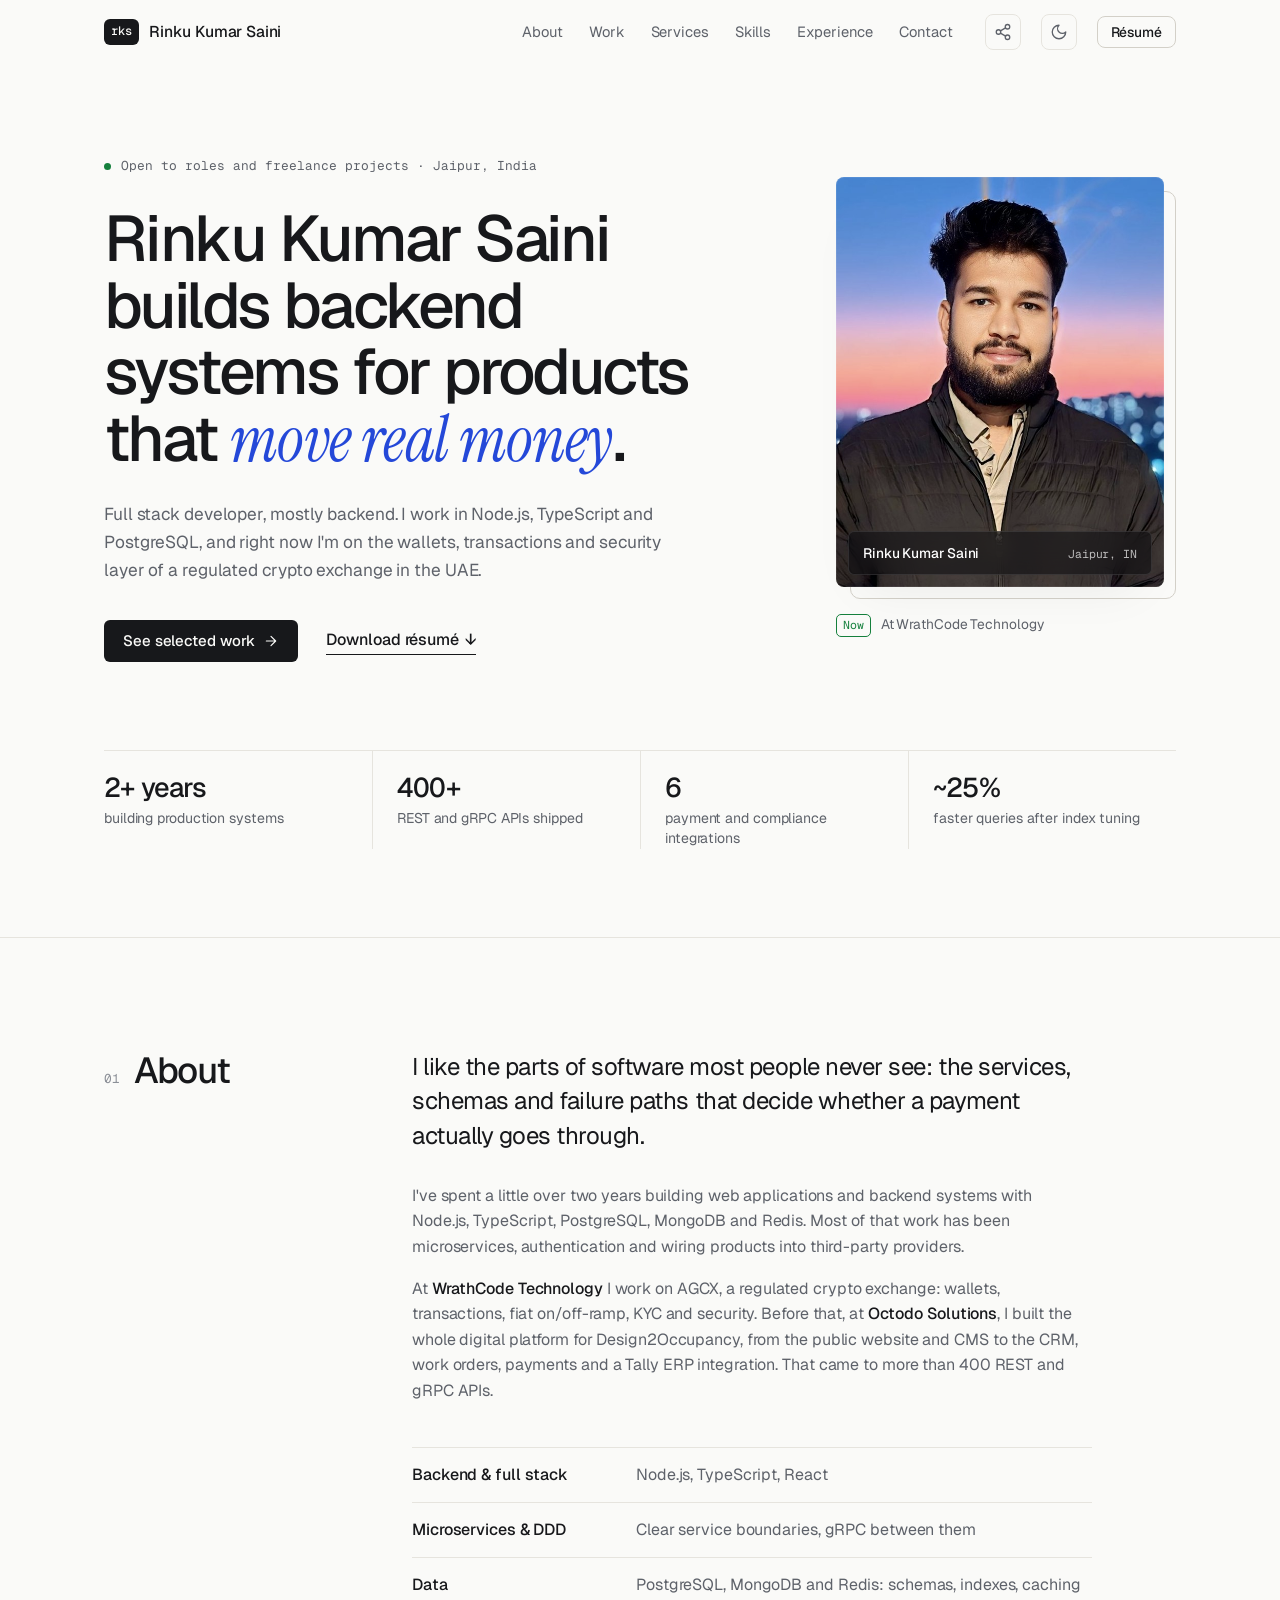
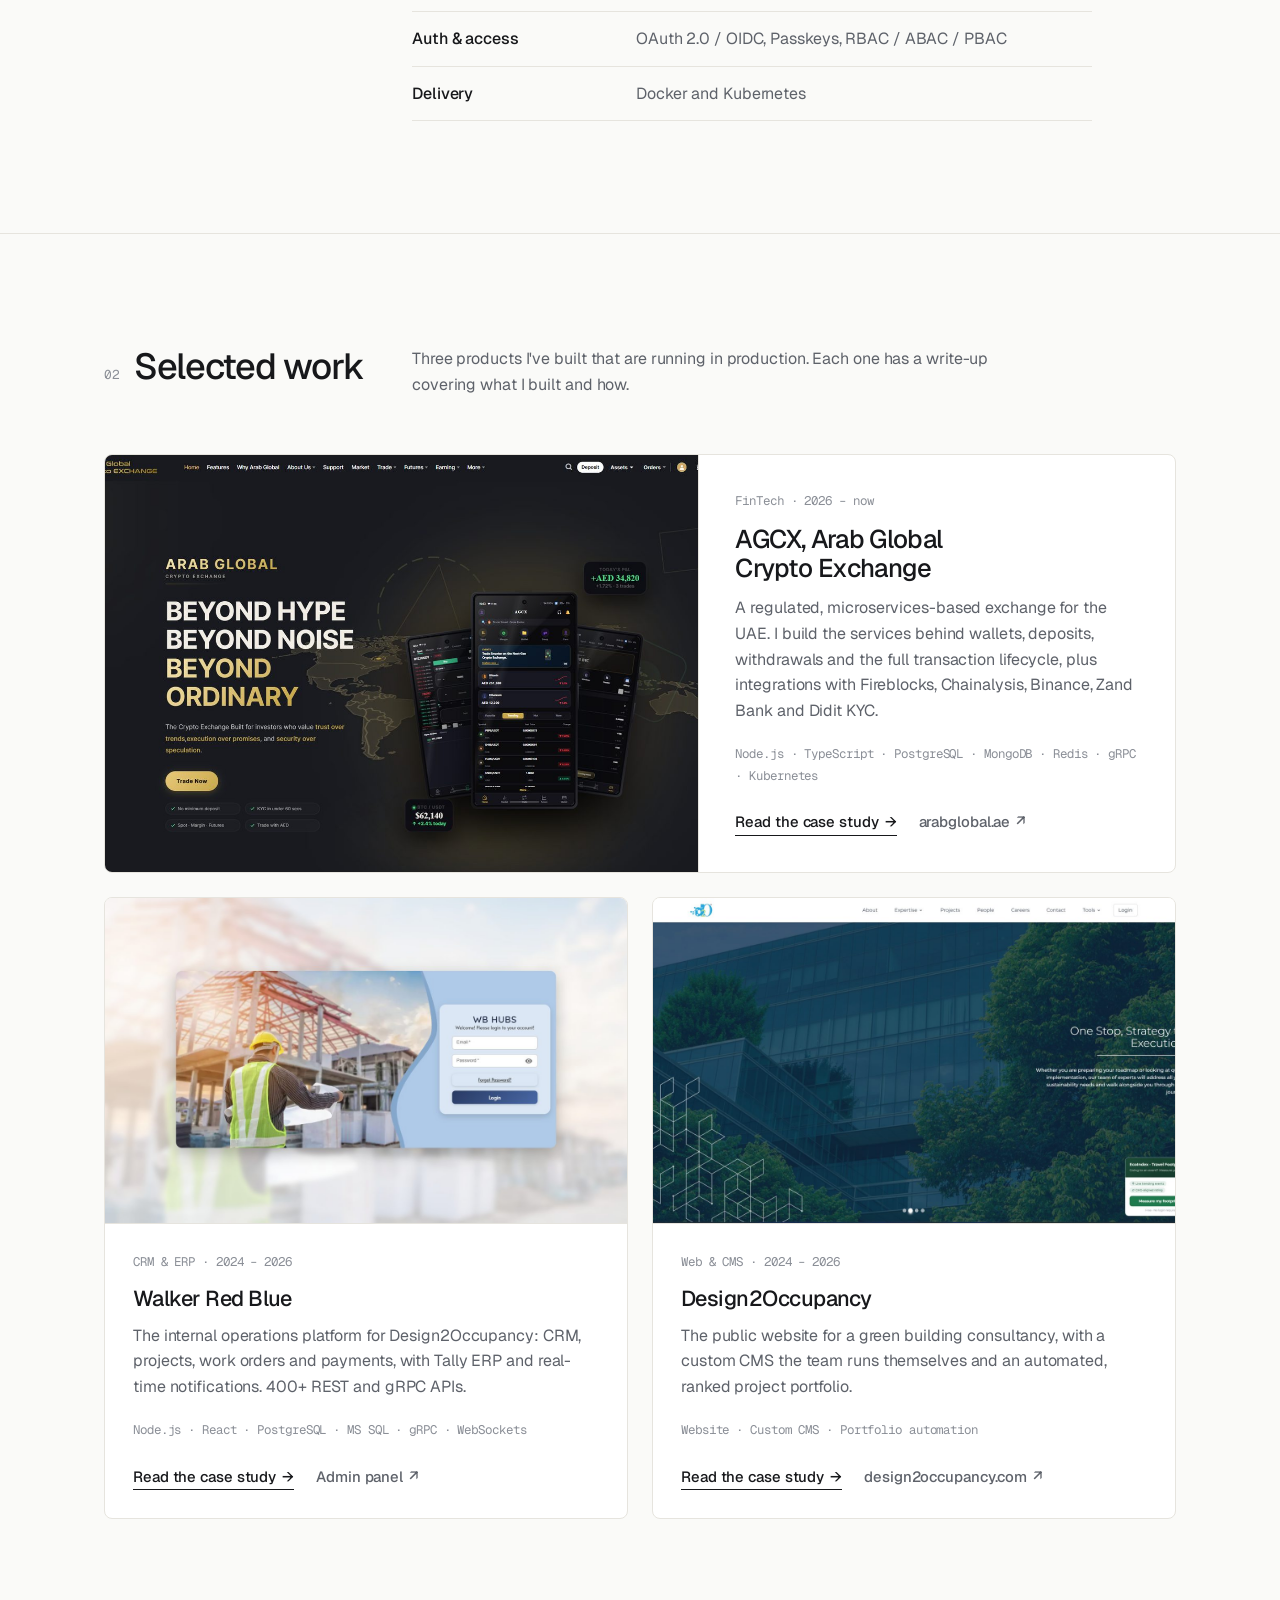
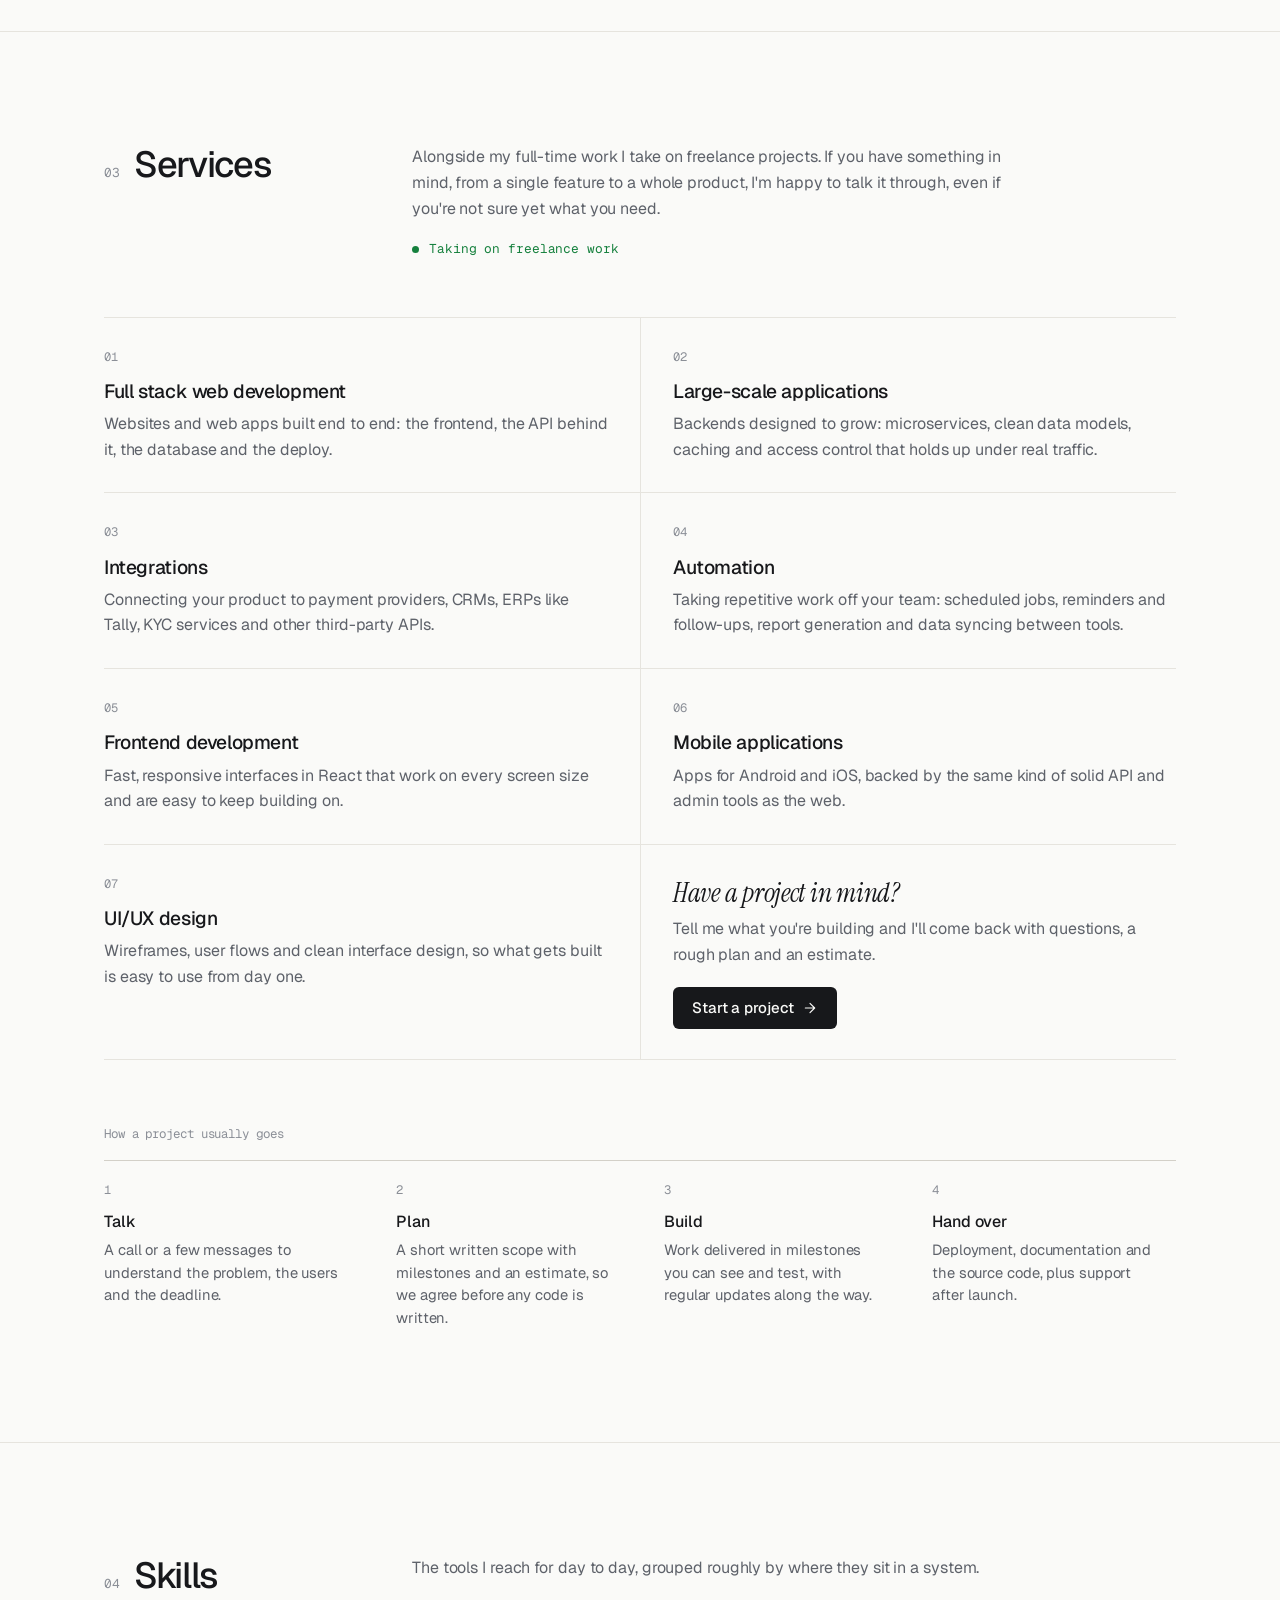
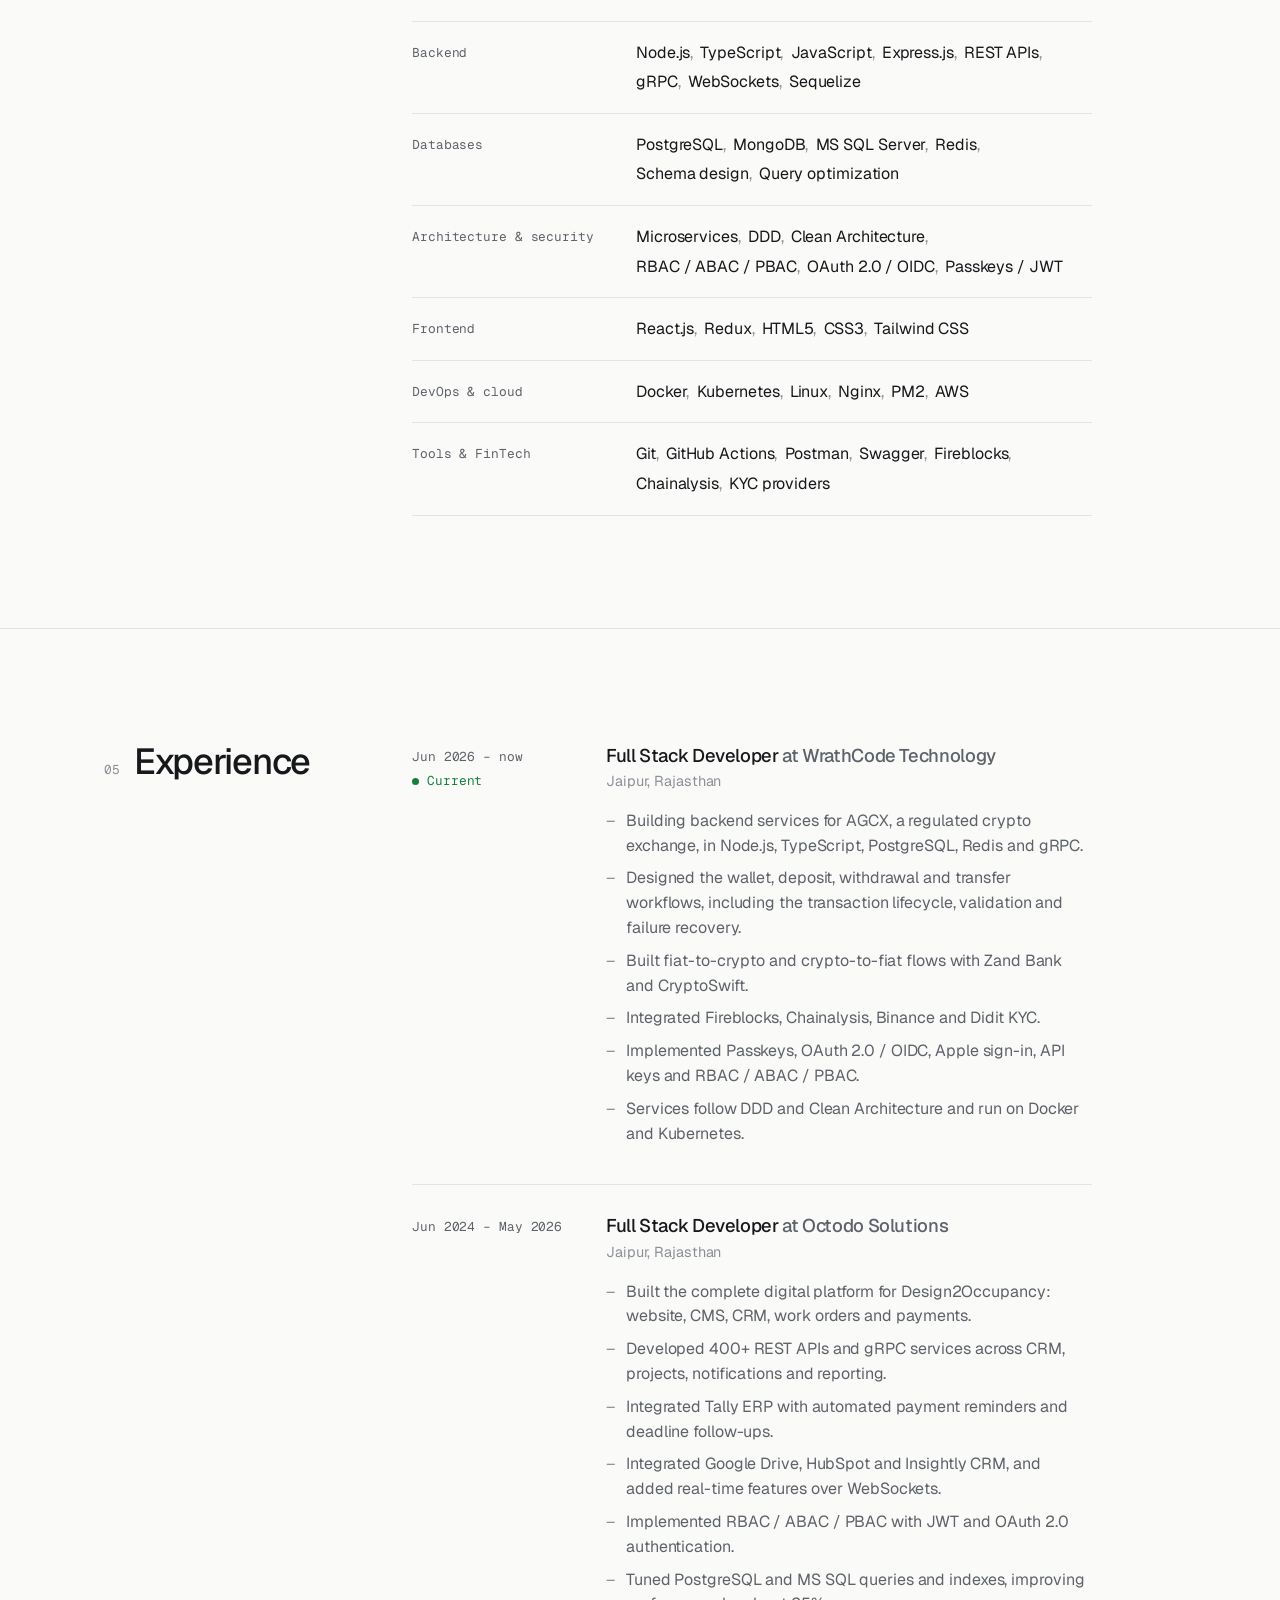
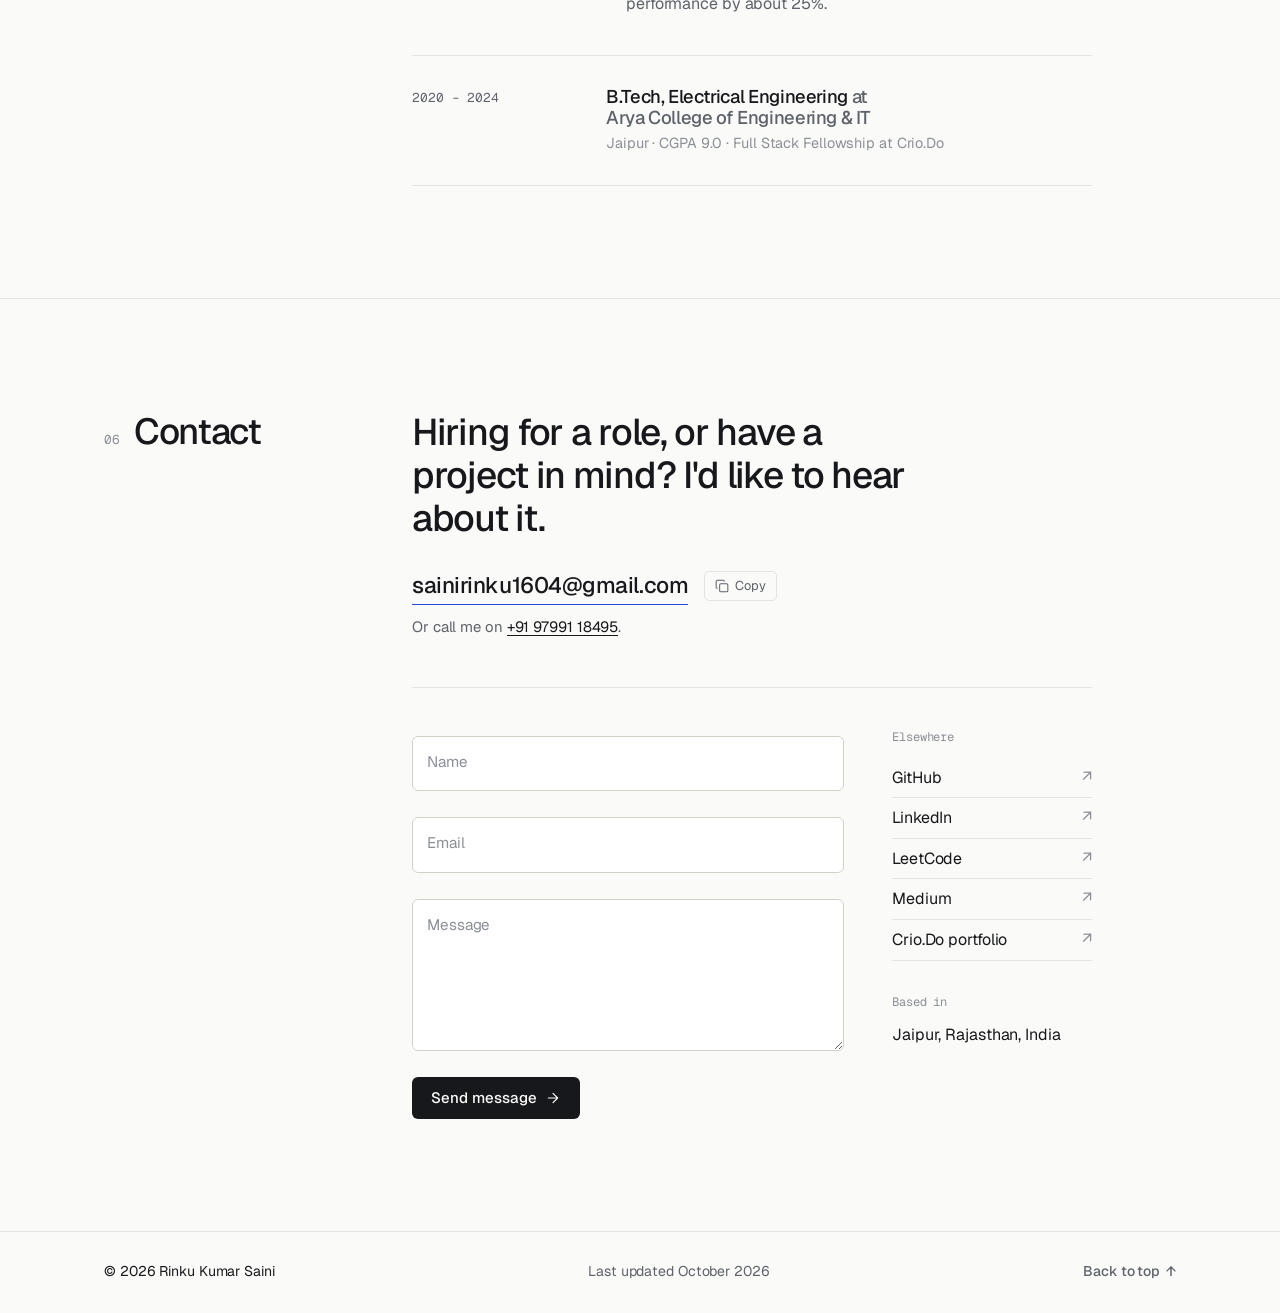
==== commit 3115e245: "share option added" ====
--- a/index.html
+++ b/index.html
@@ -8,14 +8,14 @@
   <meta name="keywords" content="Rinku Kumar Saini, Full Stack Developer, Backend Developer, Node.js Developer, TypeScript, Microservices, gRPC, PostgreSQL, Redis, FinTech, Crypto Exchange, Jaipur">
   <meta name="author" content="Rinku Kumar Saini">
   <meta name="robots" content="index, follow">
-  <link rel="canonical" href="https://mrrinkukumar2004.github.io/">
+  <link rel="canonical" href="https://rinku-kumar-saini-portfolio.vercel.app/">
   <meta name="theme-color" content="#0D0E11">
 
   <meta property="og:type" content="profile">
   <meta property="og:title" content="Rinku Kumar Saini | Full Stack Developer">
   <meta property="og:description" content="Full Stack Developer building FinTech and crypto exchange systems with Node.js, TypeScript and microservices.">
-  <meta property="og:url" content="https://mrrinkukumar2004.github.io/">
-  <meta property="og:image" content="https://mrrinkukumar2004.github.io/og-image.png">
+  <meta property="og:url" content="https://rinku-kumar-saini-portfolio.vercel.app/">
+  <meta property="og:image" content="https://rinku-kumar-saini-portfolio.vercel.app/og-image.png">
   <meta name="twitter:card" content="summary_large_image">
   <meta name="twitter:title" content="Rinku Kumar Saini | Full Stack Developer">
   <meta name="twitter:description" content="Node.js, TypeScript, PostgreSQL, Redis, gRPC microservices. FinTech and crypto exchange systems.">
@@ -25,18 +25,18 @@
   <link rel="preconnect" href="https://fonts.googleapis.com">
   <link rel="preconnect" href="https://fonts.gstatic.com" crossorigin>
   <link href="https://fonts.googleapis.com/css2?family=Geist:wght@400;500;600&family=Geist+Mono:wght@400;500&family=Instrument+Serif:ital@0;1&display=swap" rel="stylesheet">
-  <link rel="stylesheet" href="css/style.css?v=8">
+  <link rel="stylesheet" href="css/style.css?v=9">
 
   <script>document.documentElement.classList.add("js");</script>
-  <script src="js/theme.js?v=8"></script>
+  <script src="js/theme.js?v=9"></script>
   <script type="application/ld+json">
   {
     "@context": "https://schema.org",
     "@type": "Person",
     "name": "Rinku Kumar Saini",
     "jobTitle": "Full Stack Developer",
-    "url": "https://mrrinkukumar2004.github.io/",
-    "image": "https://mrrinkukumar2004.github.io/images/profile.jpg",
+    "url": "https://rinku-kumar-saini-portfolio.vercel.app/",
+    "image": "https://rinku-kumar-saini-portfolio.vercel.app/images/profile.jpg",
     "email": "mailto:sainirinku1604@gmail.com",
     "address": { "@type": "PostalAddress", "addressLocality": "Jaipur", "addressRegion": "Rajasthan", "addressCountry": "IN" },
     "worksFor": { "@type": "Organization", "name": "WrathCode Technology Private Limited" },
@@ -79,6 +79,7 @@
       <symbol id="i-briefcase" viewBox="0 0 24 24"><rect x="2" y="7" width="20" height="14" rx="2"/><path d="M16 21V5a2 2 0 0 0-2-2h-4a2 2 0 0 0-2 2v16"/></symbol>
       <symbol id="i-code" viewBox="0 0 24 24"><path d="m16 18 6-6-6-6M8 6l-6 6 6 6"/></symbol>
       <symbol id="i-send" viewBox="0 0 24 24"><path d="M22 2 11 13M22 2l-7 20-4-9-9-4 20-7z"/></symbol>
+      <symbol id="i-share" viewBox="0 0 24 24"><circle cx="18" cy="5" r="3"/><circle cx="6" cy="12" r="3"/><circle cx="18" cy="19" r="3"/><path d="m8.59 13.51 6.83 3.98M15.41 6.51l-6.82 3.98"/></symbol>
       <symbol id="i-copy" viewBox="0 0 24 24"><rect x="8" y="8" width="14" height="14" rx="2"/><path d="M4 16c-1.1 0-2-.9-2-2V4c0-1.1.9-2 2-2h10c1.1 0 2 .9 2 2"/></symbol>
       <symbol id="i-check" viewBox="0 0 24 24"><path d="M20 6 9 17l-5-5"/></symbol>
       <symbol id="i-up" viewBox="0 0 24 24"><path d="m5 12 7-7 7 7M12 19V5"/></symbol>
@@ -103,6 +104,18 @@
         <li><a href="#experience">Experience</a></li>
         <li><a href="#contact">Contact</a></li>
       </ul>
+      <div class="share">
+        <button class="icon-btn" id="share-btn" type="button" aria-label="Share this portfolio" title="Share this portfolio" aria-haspopup="true" aria-expanded="false" aria-controls="share-menu"><svg class="ic"><use href="#i-share"/></svg></button>
+        <div class="share-menu" id="share-menu" hidden>
+          <p class="share-title">Share this portfolio</p>
+          <button type="button" data-share="copy"><span class="share-copy-label">Copy link</span><svg class="ic"><use href="#i-copy"/></svg></button>
+          <a data-share="linkedin" target="_blank" rel="noopener">LinkedIn <span aria-hidden="true">↗</span></a>
+          <a data-share="whatsapp" target="_blank" rel="noopener">WhatsApp <span aria-hidden="true">↗</span></a>
+          <a data-share="x" target="_blank" rel="noopener">X (Twitter) <span aria-hidden="true">↗</span></a>
+          <a data-share="email">Email <span aria-hidden="true">↗</span></a>
+          <button type="button" data-share="native" hidden>More options…</button>
+        </div>
+      </div>
       <button class="theme-btn" type="button" aria-label="Switch theme"><svg class="ic i-sun"><use href="#i-sun"/></svg><svg class="ic i-moon"><use href="#i-moon"/></svg></button>
       <a class="btn btn-outline btn-sm nav-cta" href="resume.pdf" download>Résumé</a>
       <button class="menu-btn" id="menu-btn" aria-label="Open menu" aria-expanded="false" aria-controls="nav-links">
@@ -414,6 +427,6 @@
     </div>
   </footer>
 
-  <script src="js/main.js?v=8" defer></script>
+  <script src="js/main.js?v=9" defer></script>
 </body>
 </html>
--- a/css/style.css
+++ b/css/style.css
@@ -156,6 +156,29 @@
 .theme-btn .i-moon { transform: rotate(-90deg) scale(.5); opacity: 0; }
 :root[data-theme="light"] .theme-btn .i-sun { transform: rotate(90deg) scale(.5); opacity: 0; }
 :root[data-theme="light"] .theme-btn .i-moon { transform: none; opacity: 1; }
+
+/* Share button + menu */
+.share { position: relative; }
+.icon-btn {
+  width: 36px; height: 36px; flex: none; border-radius: 8px; display: grid; place-items: center; cursor: pointer;
+  border: 1px solid var(--line); background: transparent; color: var(--muted); transition: color .2s, border-color .2s;
+}
+.icon-btn:hover, .icon-btn[aria-expanded="true"] { color: var(--text); border-color: var(--line-strong); }
+.share-menu {
+  position: absolute; top: calc(100% + 8px); right: 0; z-index: 60; min-width: 220px; padding: 6px;
+  background: var(--surface); border: 1px solid var(--line); border-radius: var(--radius);
+  box-shadow: 0 18px 40px -16px var(--shadow); animation: pop .18s var(--ease);
+}
+.share-menu[hidden] { display: none; }
+.share-title { margin: 4px 10px 6px; font-family: var(--mono); font-size: 0.74rem; color: var(--faint); }
+.share-menu a, .share-menu button {
+  display: flex; width: 100%; align-items: center; justify-content: space-between; gap: 12px; padding: 9px 10px;
+  border: 0; border-radius: 6px; background: none; color: var(--text); font-size: 0.9rem; text-align: left; cursor: pointer; transition: background .15s;
+}
+.share-menu a:hover, .share-menu button:hover, .share-menu a:focus-visible, .share-menu button:focus-visible { background: var(--surface-2); outline: none; }
+.share-menu a span, .share-menu .ic { color: var(--faint); }
+.share-menu .ic { width: 15px; height: 15px; }
+.share-menu .done, .share-menu .done .ic { color: var(--ok); }
 
 /* ---------- Hero ---------- */
 .hero { padding-top: calc(var(--header-h) + 88px); padding-bottom: 88px; }
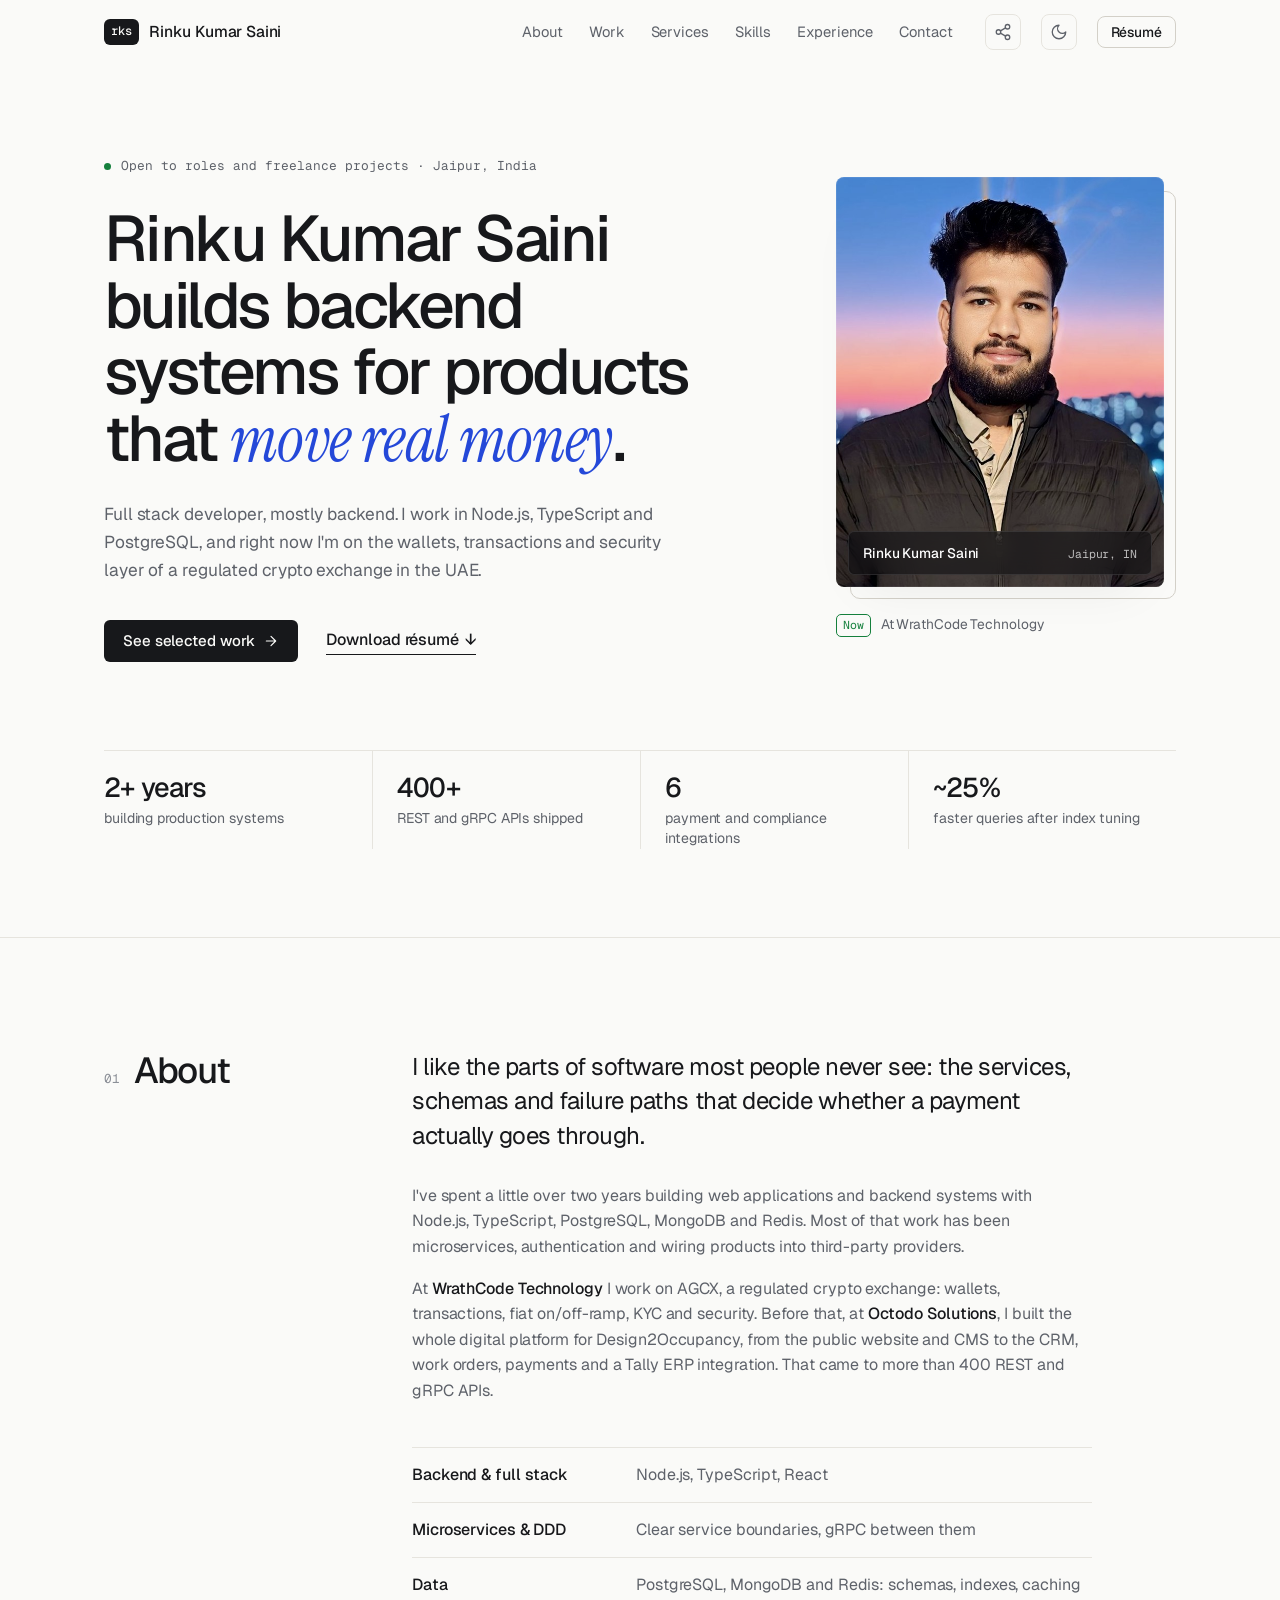
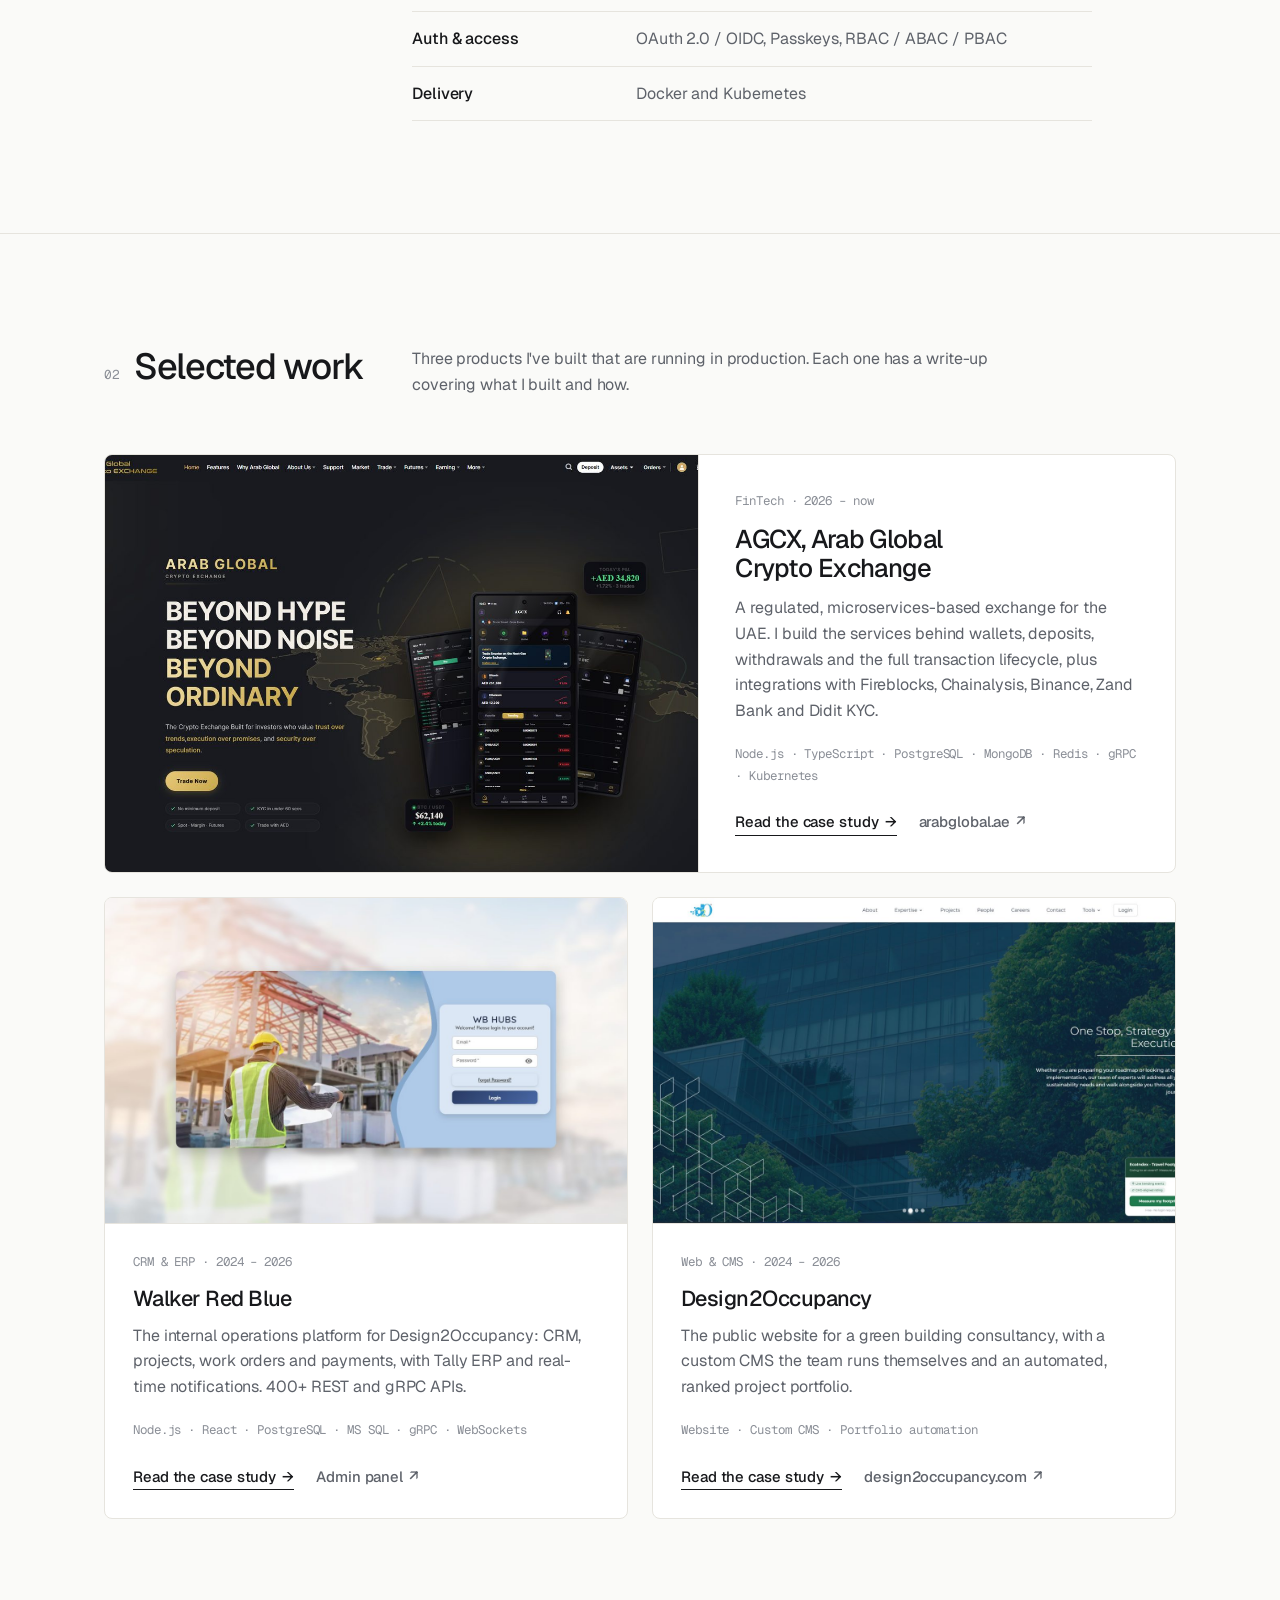
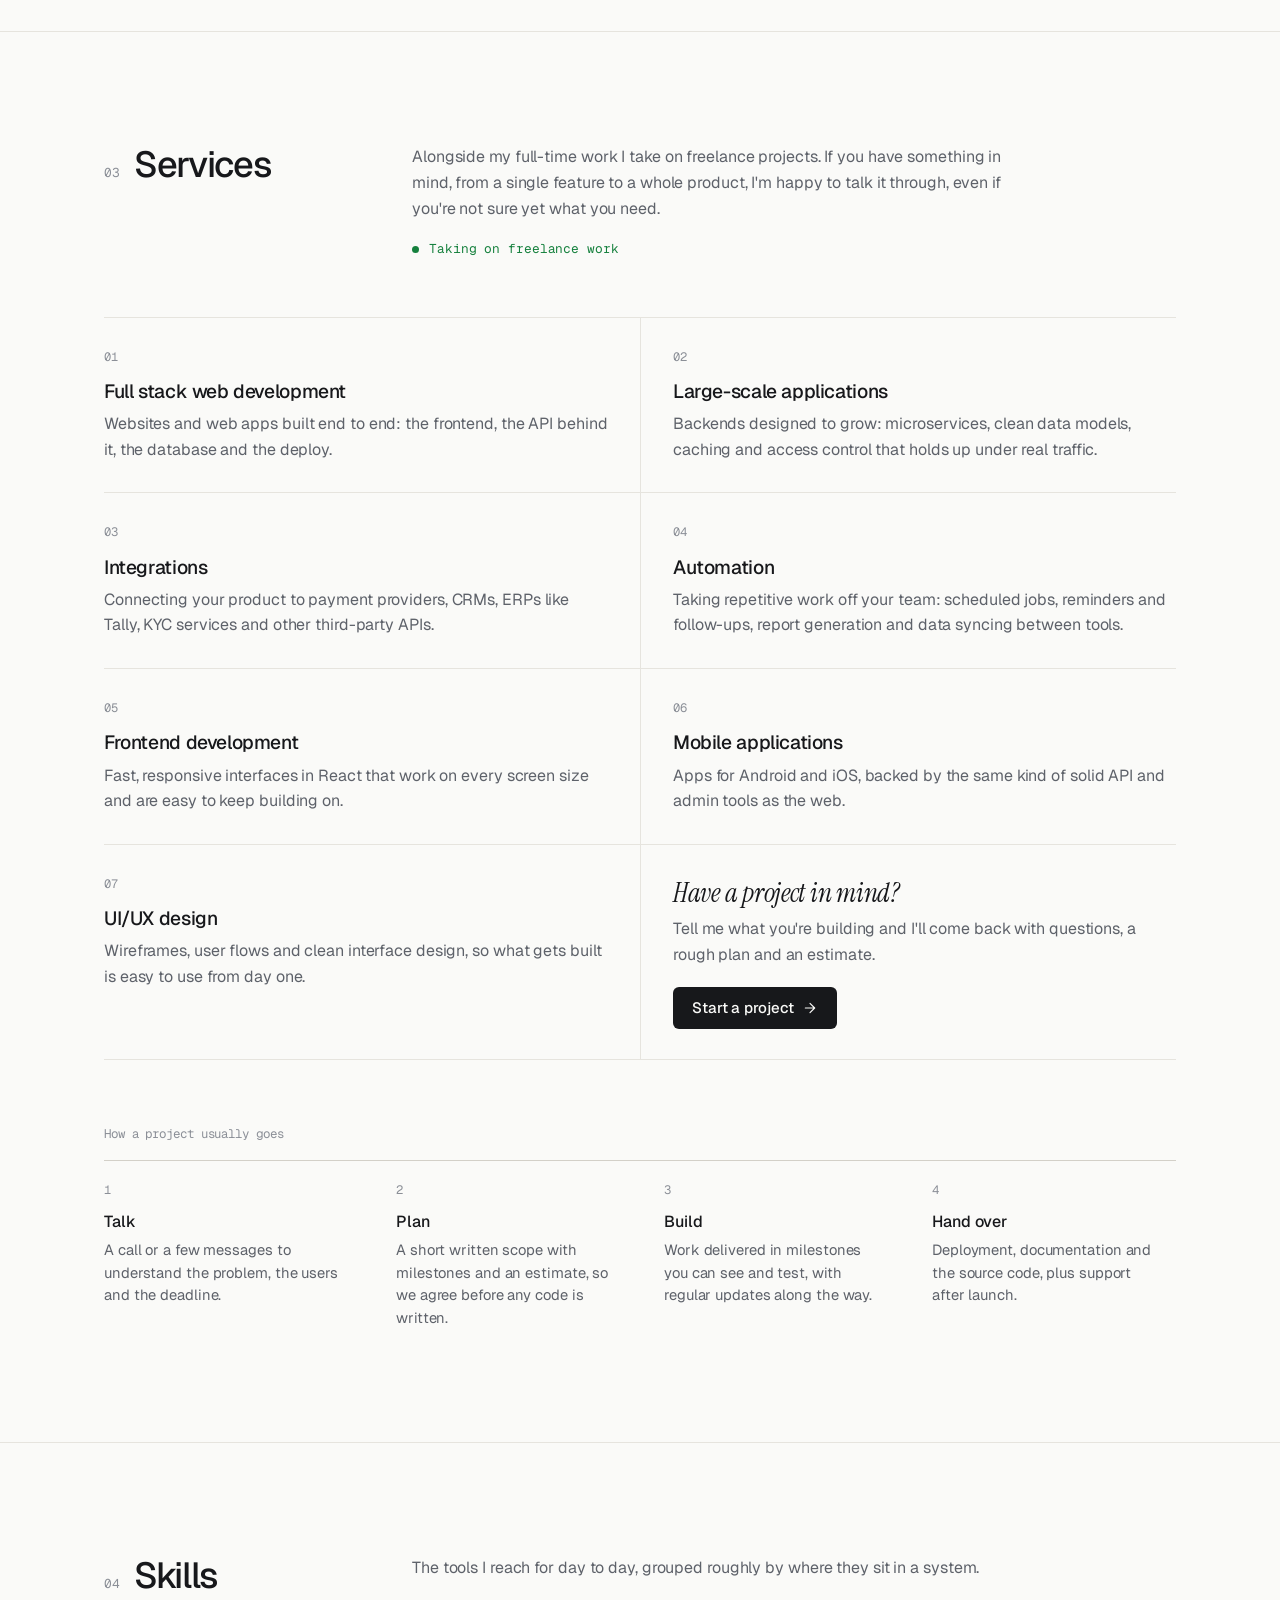
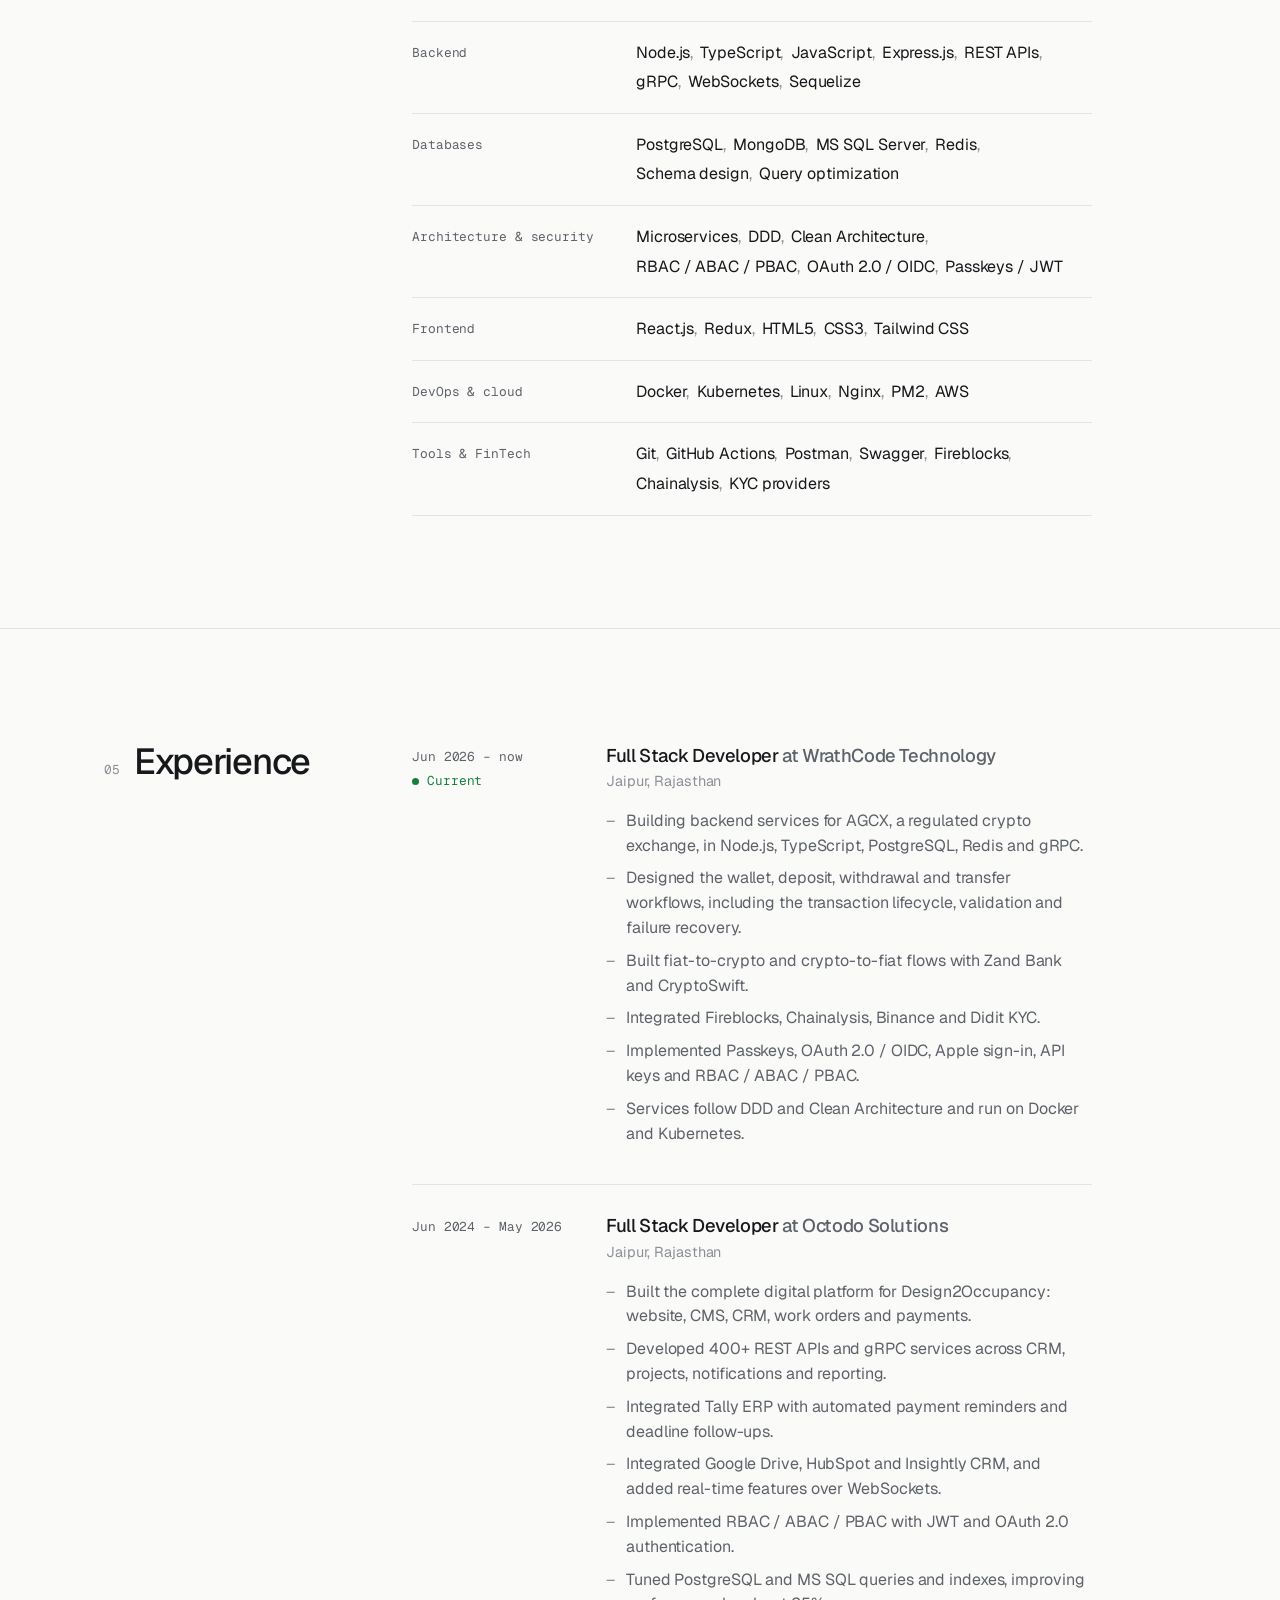
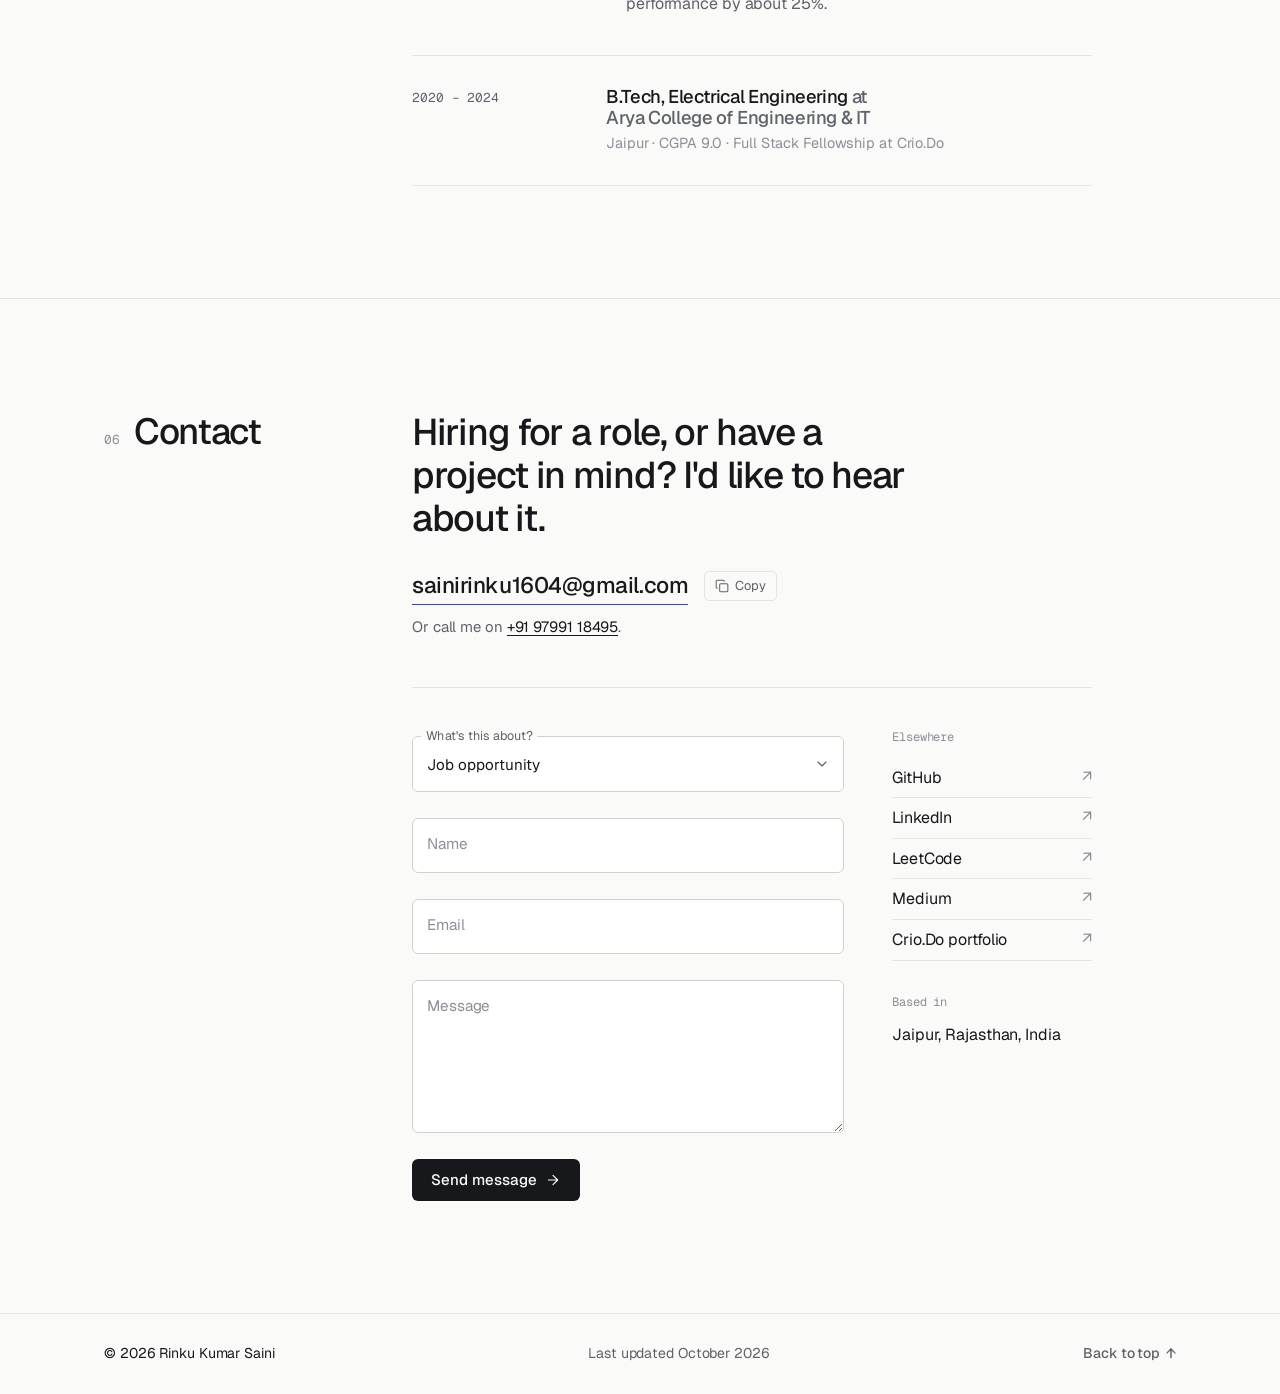
==== commit d4c857c3: "Add contact form functionality with Vercel serverless API integration" ====
--- a/index.html
+++ b/index.html
@@ -25,10 +25,10 @@
   <link rel="preconnect" href="https://fonts.googleapis.com">
   <link rel="preconnect" href="https://fonts.gstatic.com" crossorigin>
   <link href="https://fonts.googleapis.com/css2?family=Geist:wght@400;500;600&family=Geist+Mono:wght@400;500&family=Instrument+Serif:ital@0;1&display=swap" rel="stylesheet">
-  <link rel="stylesheet" href="css/style.css?v=9">
+  <link rel="stylesheet" href="css/style.css?v=10">
 
   <script>document.documentElement.classList.add("js");</script>
-  <script src="js/theme.js?v=9"></script>
+  <script src="js/theme.js?v=10"></script>
   <script type="application/ld+json">
   {
     "@context": "https://schema.org",
@@ -80,6 +80,7 @@
       <symbol id="i-code" viewBox="0 0 24 24"><path d="m16 18 6-6-6-6M8 6l-6 6 6 6"/></symbol>
       <symbol id="i-send" viewBox="0 0 24 24"><path d="M22 2 11 13M22 2l-7 20-4-9-9-4 20-7z"/></symbol>
       <symbol id="i-share" viewBox="0 0 24 24"><circle cx="18" cy="5" r="3"/><circle cx="6" cy="12" r="3"/><circle cx="18" cy="19" r="3"/><path d="m8.59 13.51 6.83 3.98M15.41 6.51l-6.82 3.98"/></symbol>
+      <symbol id="i-chevron" viewBox="0 0 24 24"><path d="m6 9 6 6 6-6"/></symbol>
       <symbol id="i-copy" viewBox="0 0 24 24"><rect x="8" y="8" width="14" height="14" rx="2"/><path d="M4 16c-1.1 0-2-.9-2-2V4c0-1.1.9-2 2-2h10c1.1 0 2 .9 2 2"/></symbol>
       <symbol id="i-check" viewBox="0 0 24 24"><path d="M20 6 9 17l-5-5"/></symbol>
       <symbol id="i-up" viewBox="0 0 24 24"><path d="m5 12 7-7 7 7M12 19V5"/></symbol>
@@ -382,7 +383,16 @@
           <p class="muted-note reveal">Or call me on <a href="tel:+919799118495">+91 97991 18495</a>.</p>
 
           <div class="contact-grid">
-            <form class="form reveal" id="contact-form" novalidate>
+            <form class="form reveal" id="contact-form" data-endpoint="/api/contact" novalidate>
+              <div class="field field-select">
+                <select id="c-topic" name="topic">
+                  <option>Job opportunity</option>
+                  <option>Freelance project</option>
+                  <option>Something else</option>
+                </select>
+                <label for="c-topic">What's this about?</label>
+                <svg class="ic select-chevron" aria-hidden="true"><use href="#i-chevron"/></svg>
+              </div>
               <div class="field">
                 <input id="c-name" name="name" type="text" autocomplete="name" placeholder=" " required>
                 <label for="c-name">Name</label>
@@ -394,6 +404,10 @@
               <div class="field">
                 <textarea id="c-msg" name="message" rows="5" placeholder="A few lines about the role or project: what you need, rough timeline, budget if you have one" required></textarea>
                 <label for="c-msg">Message</label>
+              </div>
+              <div class="hp" aria-hidden="true">
+                <label for="c-company">Company</label>
+                <input id="c-company" name="company" type="text" tabindex="-1" autocomplete="off">
               </div>
               <div class="form-foot">
                 <button class="btn btn-primary" type="submit">Send message <svg class="ic"><use href="#i-arrow"/></svg></button>
@@ -427,6 +441,6 @@
     </div>
   </footer>
 
-  <script src="js/main.js?v=9" defer></script>
+  <script src="js/main.js?v=10" defer></script>
 </body>
 </html>
--- a/css/style.css
+++ b/css/style.css
@@ -361,6 +361,19 @@
 .field :focus + label { color: var(--text); }
 .field input:focus, .field textarea:focus { outline: none; border-color: var(--text); }
 .field.invalid label { color: #E5484D; }
+.field select {
+  display: block; width: 100%; padding: 16px 40px 13px 14px; border-radius: var(--radius-sm); border: 1px solid var(--line-strong);
+  background: var(--surface); color: var(--text); font: inherit; font-size: 0.95rem; cursor: pointer;
+  -webkit-appearance: none; appearance: none; transition: border-color .2s;
+}
+.field select:hover { border-color: var(--faint); }
+.field select:focus { outline: none; border-color: var(--text); }
+.field select + label { top: 0; transform: translateY(-50%) scale(0.82); color: var(--muted); background-size: 100% 50%, auto; }
+.field select:focus + label { color: var(--text); }
+.select-chevron { position: absolute; right: 14px; top: 50%; width: 16px; height: 16px; transform: translateY(-50%); color: var(--muted); pointer-events: none; }
+/* Honeypot field for bots, hidden from people and screen readers */
+.hp { position: absolute; left: -9999px; width: 1px; height: 1px; overflow: hidden; }
+.btn[disabled] { opacity: .6; cursor: progress; }
 .field.invalid input, .field.invalid textarea { border-color: #E5484D; }
 .form-foot { display: flex; align-items: center; flex-wrap: wrap; gap: 12px 18px; }
 .form-status { margin: 0; font-size: 0.88rem; color: var(--muted); }
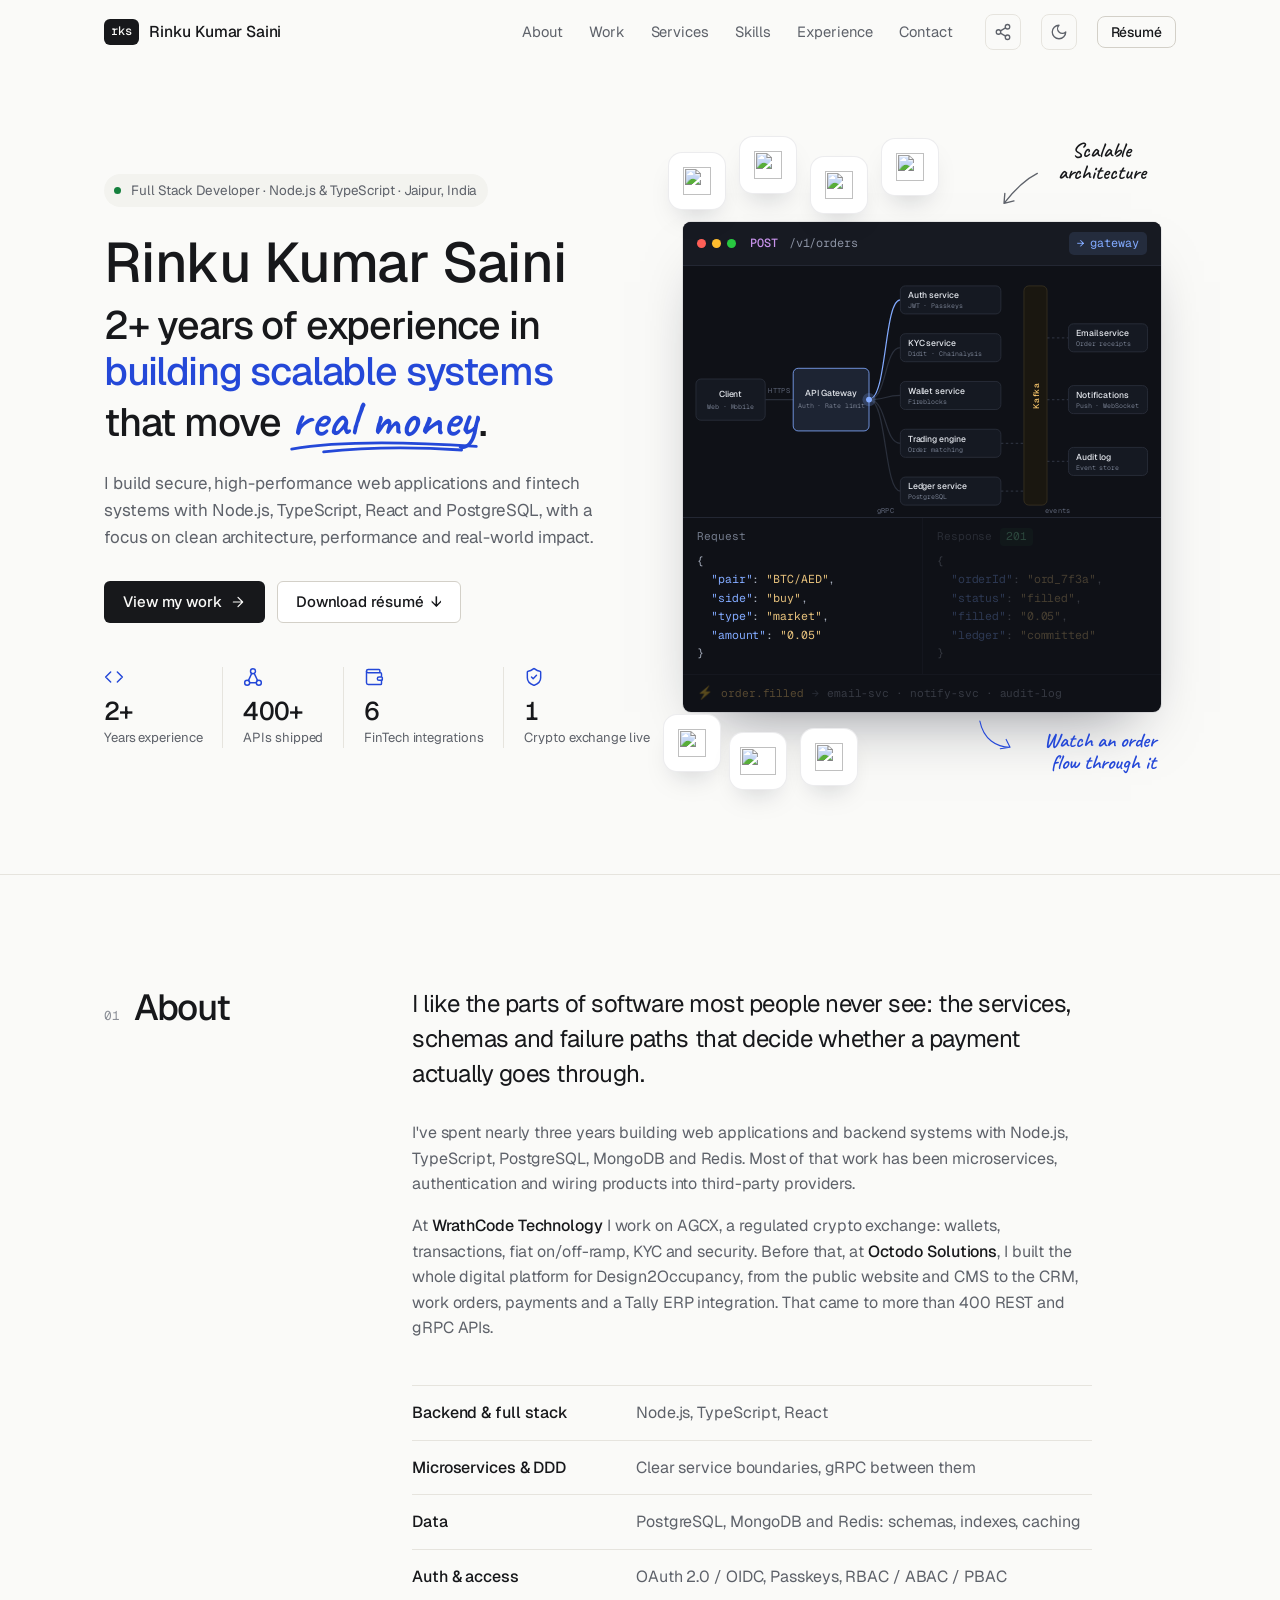
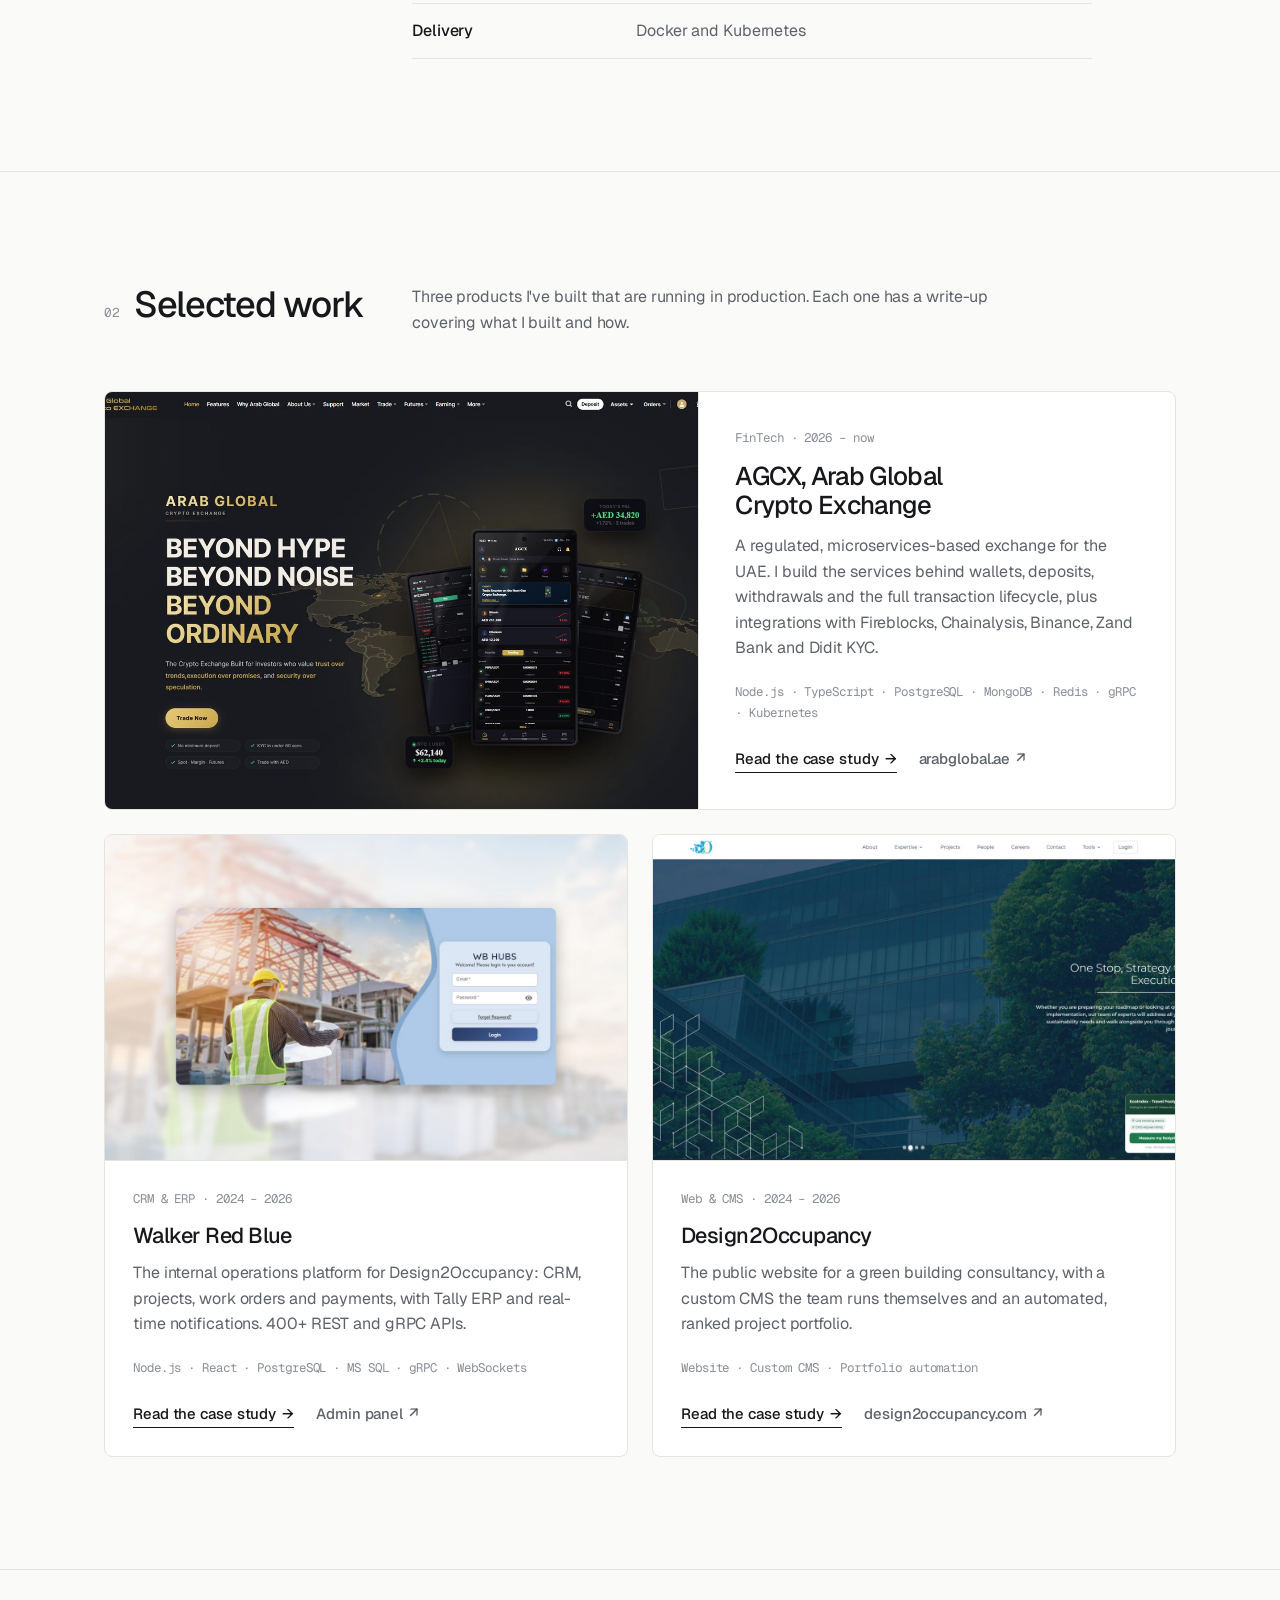
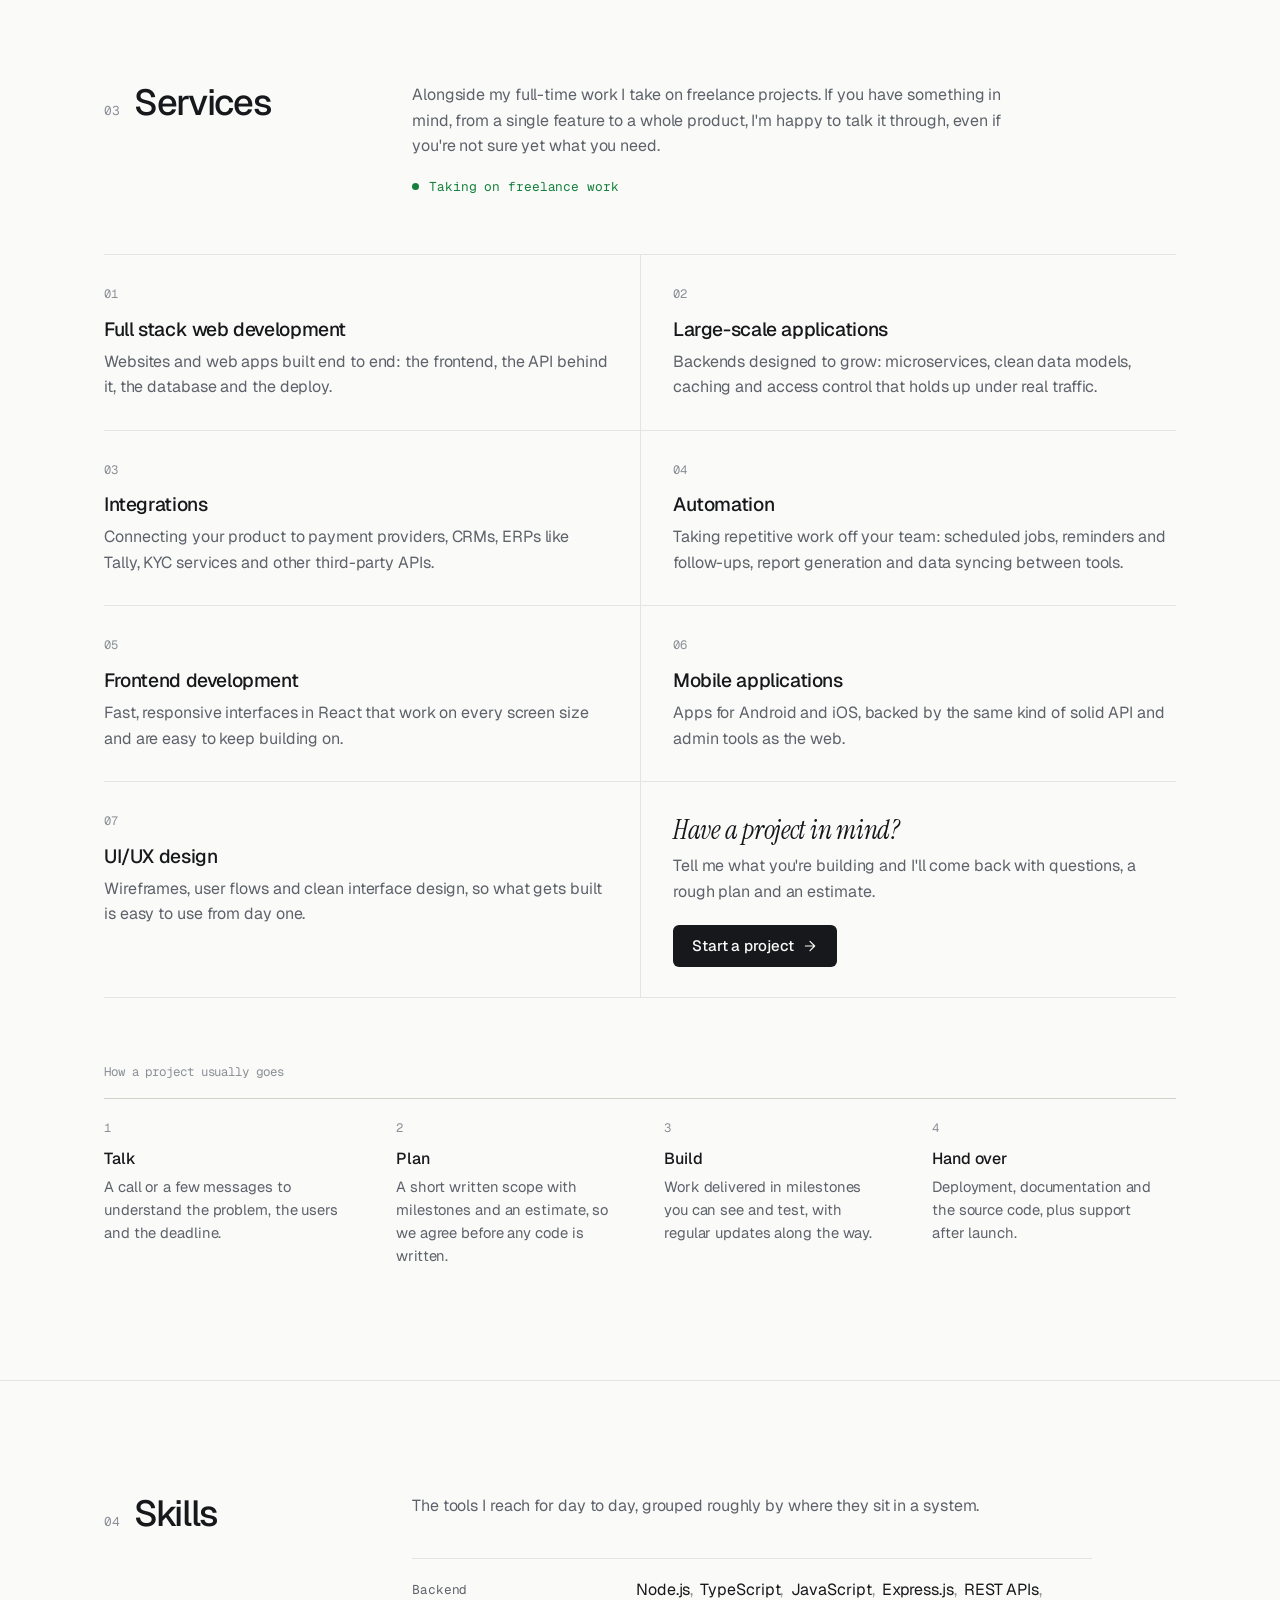
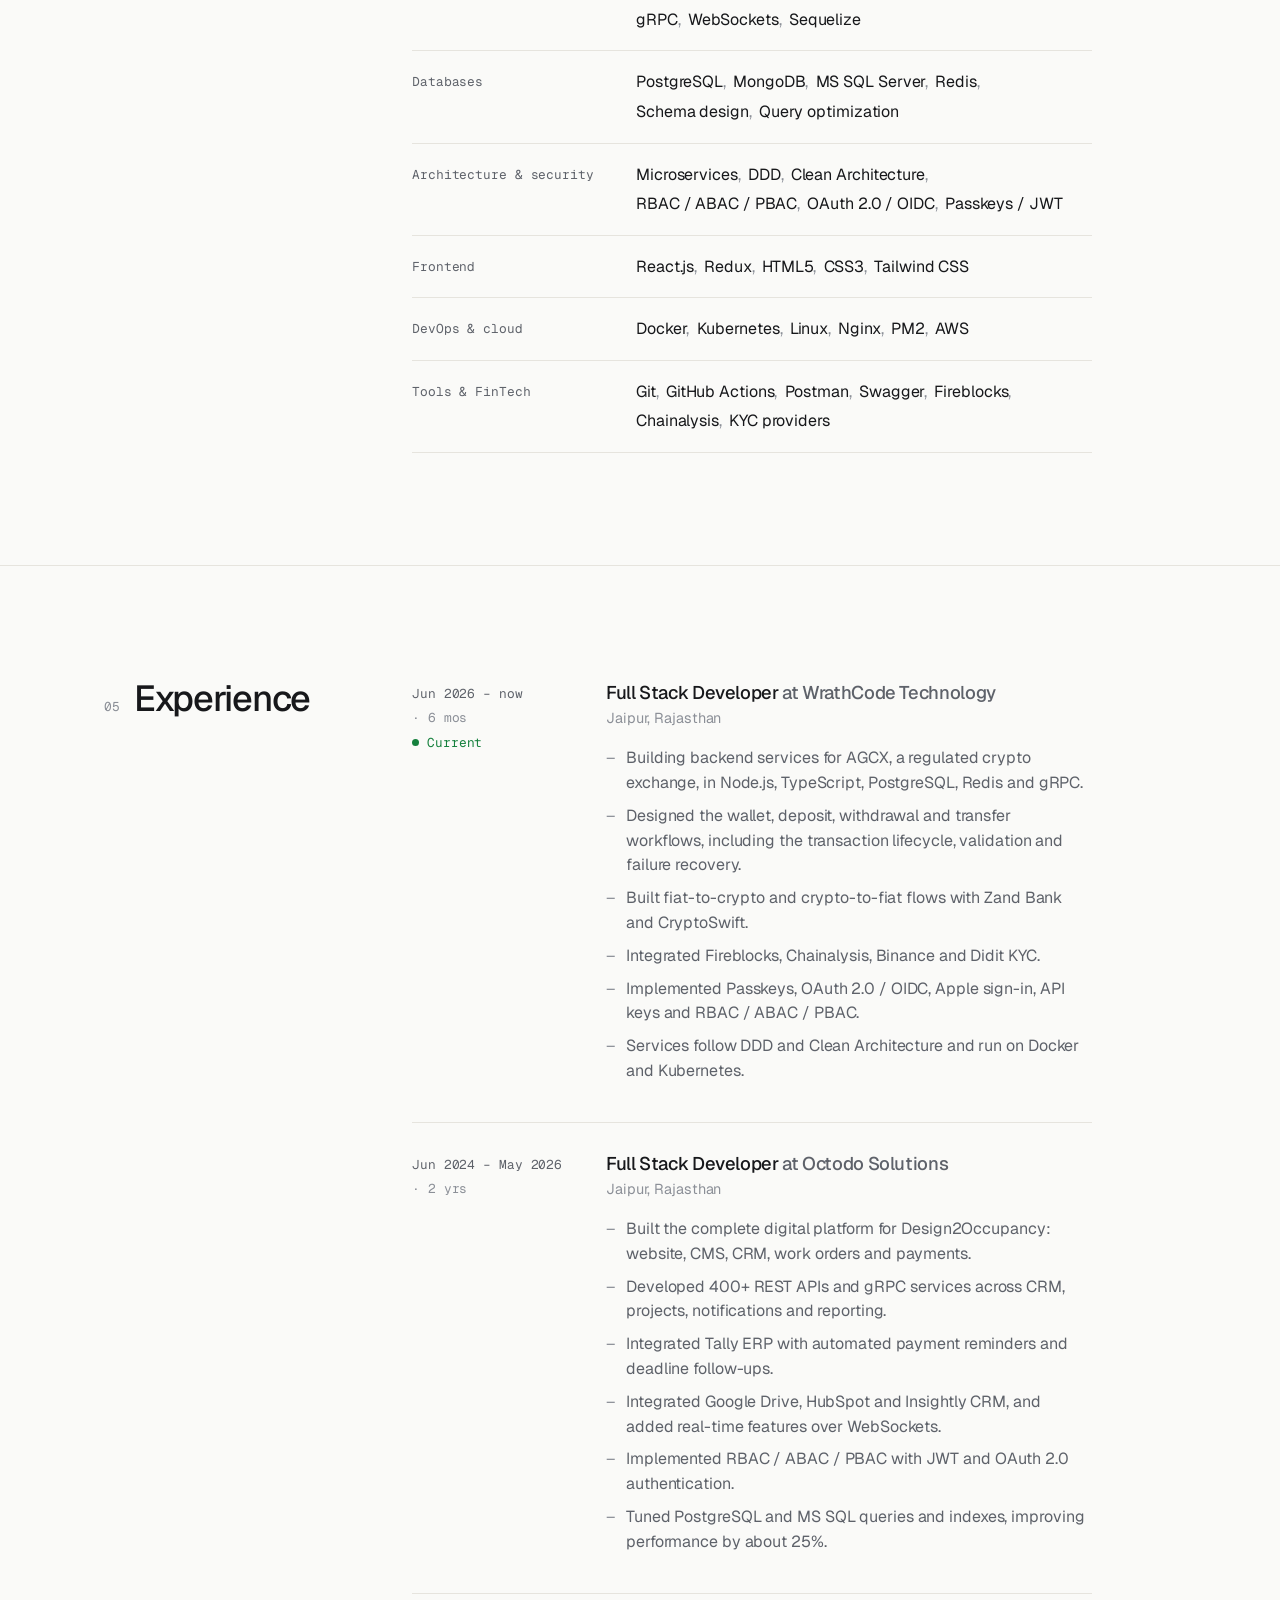
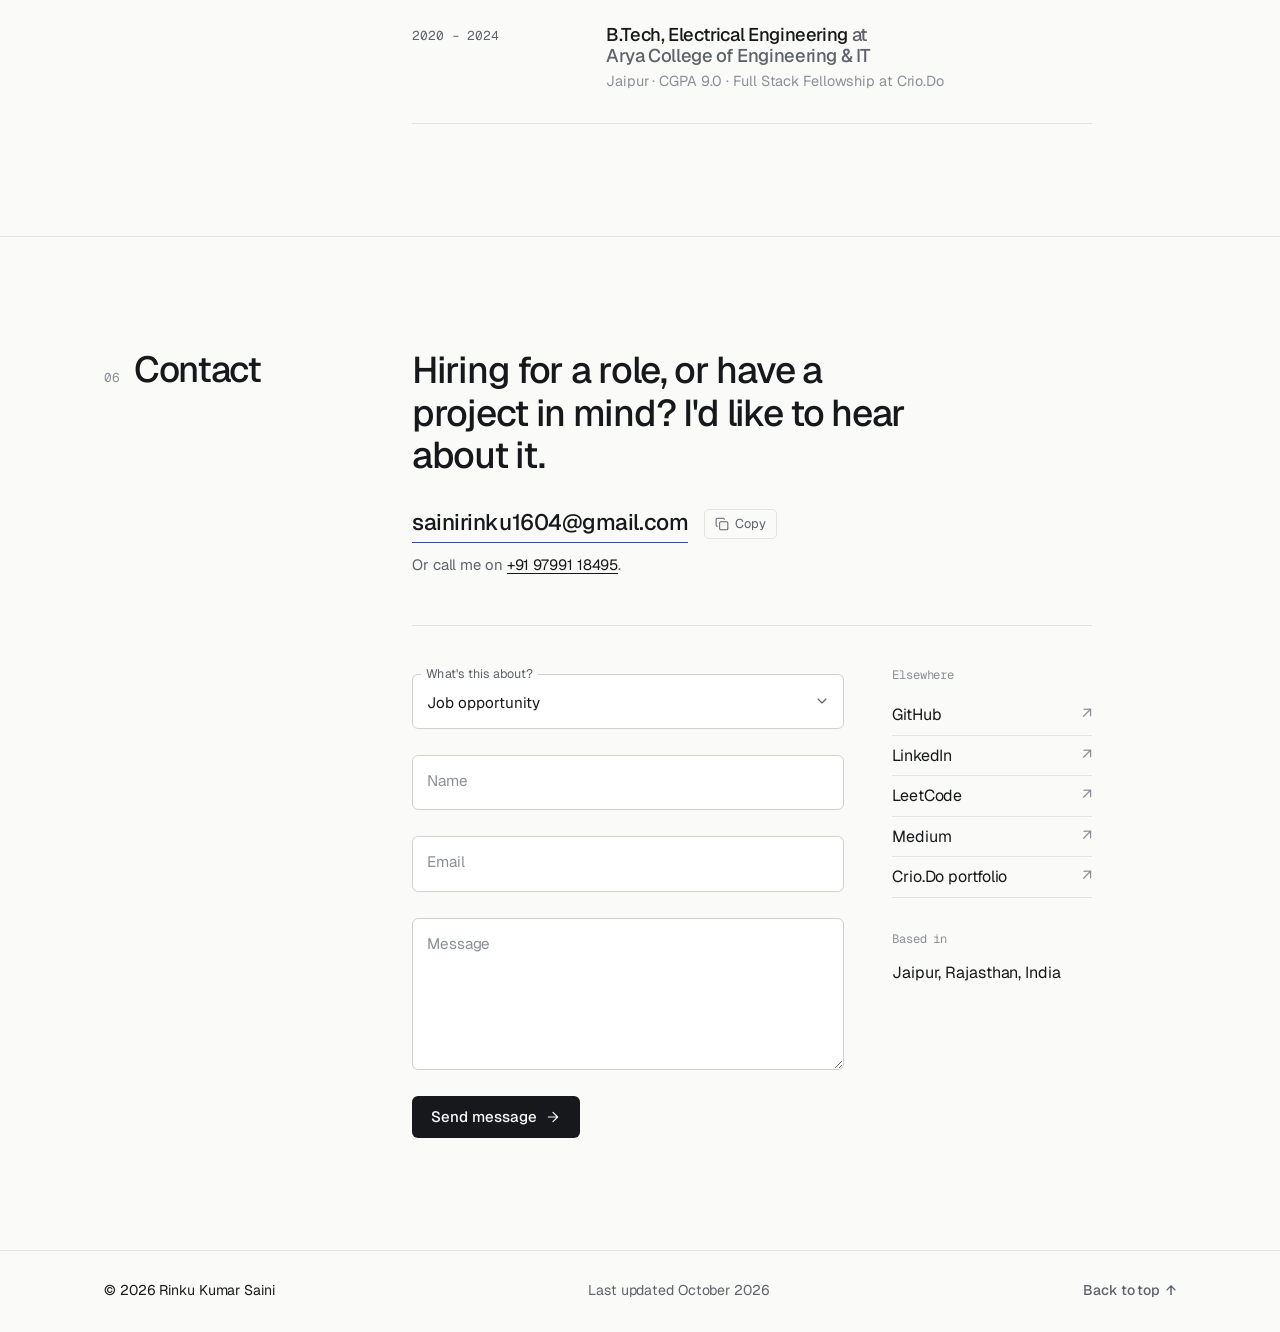
==== commit 817b0a7c: "Update portfolio with new features and improvements - Set default theme to light in HTML files and u" ====
--- a/index.html
+++ b/index.html
@@ -1,5 +1,5 @@
 <!doctype html>
-<html lang="en">
+<html lang="en" data-theme="light">
 <head>
   <meta charset="utf-8">
   <meta name="viewport" content="width=device-width, initial-scale=1, viewport-fit=cover">
@@ -9,7 +9,7 @@
   <meta name="author" content="Rinku Kumar Saini">
   <meta name="robots" content="index, follow">
   <link rel="canonical" href="https://rinku-kumar-saini-portfolio.vercel.app/">
-  <meta name="theme-color" content="#0D0E11">
+  <meta name="theme-color" content="#FAFAF8">
 
   <meta property="og:type" content="profile">
   <meta property="og:title" content="Rinku Kumar Saini | Full Stack Developer">
@@ -24,11 +24,11 @@
 
   <link rel="preconnect" href="https://fonts.googleapis.com">
   <link rel="preconnect" href="https://fonts.gstatic.com" crossorigin>
-  <link href="https://fonts.googleapis.com/css2?family=Geist:wght@400;500;600&family=Geist+Mono:wght@400;500&family=Instrument+Serif:ital@0;1&display=swap" rel="stylesheet">
-  <link rel="stylesheet" href="css/style.css?v=10">
+  <link href="https://fonts.googleapis.com/css2?family=Geist:wght@400;500;600&family=Geist+Mono:wght@400;500&family=Instrument+Serif:ital@0;1&family=Caveat:wght@500;600&display=swap" rel="stylesheet">
+  <link rel="stylesheet" href="css/style.css?v=16">
 
   <script>document.documentElement.classList.add("js");</script>
-  <script src="js/theme.js?v=10"></script>
+  <script src="js/theme.js?v=16"></script>
   <script type="application/ld+json">
   {
     "@context": "https://schema.org",
@@ -36,7 +36,6 @@
     "name": "Rinku Kumar Saini",
     "jobTitle": "Full Stack Developer",
     "url": "https://rinku-kumar-saini-portfolio.vercel.app/",
-    "image": "https://rinku-kumar-saini-portfolio.vercel.app/images/profile.jpg",
     "email": "mailto:sainirinku1604@gmail.com",
     "address": { "@type": "PostalAddress", "addressLocality": "Jaipur", "addressRegion": "Rajasthan", "addressCountry": "IN" },
     "worksFor": { "@type": "Organization", "name": "WrathCode Technology Private Limited" },
@@ -128,35 +127,150 @@
   <main id="main">
     <!-- ============ HERO ============ -->
     <section class="hero" id="home">
-      <div class="container">
-        <div class="hero-grid">
-          <div class="hero-text">
-            <p class="kicker reveal"><span class="live-dot" aria-hidden="true"></span>Open to roles and freelance projects · Jaipur, India</p>
-            <h1 class="hero-title reveal">Rinku Kumar Saini builds backend systems for products that <em>move real money</em>.</h1>
-            <p class="intro reveal">Full stack developer, mostly backend. I work in Node.js, TypeScript and PostgreSQL, and right now I'm on the wallets, transactions and security layer of a regulated crypto exchange in the UAE.</p>
-            <div class="actions reveal">
-              <a class="btn btn-primary" href="#work">See selected work <svg class="ic"><use href="#i-arrow"/></svg></a>
-              <a class="link-arrow" href="resume.pdf" download>Download résumé <span aria-hidden="true">↓</span></a>
-            </div>
+      <div class="container hero-grid">
+        <div class="hero-text">
+          <p class="kicker reveal"><span class="live-dot" aria-hidden="true"></span>Full Stack Developer · Node.js &amp; TypeScript · Jaipur, India</p>
+          <h1 class="hero-title reveal">
+            <span class="hero-name">Rinku Kumar Saini</span>
+            <span class="hero-sub"><span data-from="2024-06" data-format="years">2+ years</span> of experience in <span class="hero-blue">building scalable systems</span> that move <span class="script">real money<svg class="scribble" viewBox="0 0 220 18" preserveAspectRatio="none" aria-hidden="true"><path d="M3 12 C 50 4, 120 3, 217 9 M40 15 C 90 10, 150 10, 200 13"/></svg></span>.</span>
+          </h1>
+          <p class="intro reveal">I build secure, high-performance web applications and fintech systems with Node.js, TypeScript, React and PostgreSQL, with a focus on clean architecture, performance and real-world impact.</p>
+          <div class="actions reveal">
+            <a class="btn btn-primary" href="#work">View my work <svg class="ic"><use href="#i-arrow"/></svg></a>
+            <a class="btn btn-outline" href="resume.pdf" download>Download résumé <span aria-hidden="true">↓</span></a>
           </div>
-          <figure class="portrait reveal">
-            <div class="portrait-media">
-            <div class="portrait-frame">
-              <img src="images/profile.jpg" alt="Portrait of Rinku Kumar Saini" width="640" height="798" onerror="this.parentElement.classList.add('no-img');this.remove()">
-              <span class="photo-fallback" aria-hidden="true">RKS</span>
-              <span class="portrait-tag" aria-hidden="true"><strong>Rinku Kumar Saini</strong><span>Jaipur, IN</span></span>
-            </div>
-            </div>
-            <figcaption><span>Now</span>At WrathCode Technology</figcaption>
-          </figure>
-        </div>
-
-        <dl class="facts-row reveal">
-          <div><dt>2+ years</dt><dd>building production systems</dd></div>
-          <div><dt>400+</dt><dd>REST and gRPC APIs shipped</dd></div>
-          <div><dt>6</dt><dd>payment and compliance integrations</dd></div>
-          <div><dt>~25%</dt><dd>faster queries after index tuning</dd></div>
-        </dl>
+          <ul class="hero-stats reveal">
+            <li><svg class="ic"><use href="#i-code"/></svg><strong><span class="count" data-from="2024-06" data-format="num">2</span>+</strong><span>Years experience</span></li>
+            <li><svg class="ic"><use href="#i-network"/></svg><strong><span class="count" data-to="400">400</span>+</strong><span>APIs shipped</span></li>
+            <li><svg class="ic"><use href="#i-wallet"/></svg><strong><span class="count" data-to="6">6</span></strong><span>FinTech integrations</span></li>
+            <li><svg class="ic"><use href="#i-shield"/></svg><strong><span class="count" data-to="1">1</span></strong><span>Crypto exchange live</span></li>
+          </ul>
+        </div>
+
+        <div class="hero-visual reveal" aria-hidden="true">
+          <div class="arch">
+            <div class="arch-bar">
+              <span class="dots"><i></i><i></i><i></i></span>
+              <span class="arch-title"><b>POST</b> /v1/orders</span>
+              <span class="arch-status" id="arch-status">201 Created</span>
+            </div>
+            <svg class="arch-svg" viewBox="0 0 560 290" role="img" aria-label="Order flow: client to API gateway, then auth, KYC, wallet, trading engine and ledger services; the ledger publishes an order.filled event to Kafka, consumed by email, notifications and audit log">
+              <g>
+                <path id="e-client" class="edge" d="M90 150 H124"/>
+                <path id="e-auth" class="edge" d="M216 150 C 238 150, 234 29.0, 254 29.0"/>
+                <path id="e-kyc" class="edge" d="M216 150 C 238 150, 234 87.0, 254 87.0"/>
+                <path id="e-wallet" class="edge" d="M216 150 C 238 150, 234 145.0, 254 145.0"/>
+                <path id="e-trading" class="edge" d="M216 150 C 238 150, 234 203.0, 254 203.0"/>
+                <path id="e-ledger" class="edge" d="M216 150 C 238 150, 234 261.0, 254 261.0"/>
+                <path id="e-pub" class="edge async" d="M376 261.0 H404"/>
+                <path id="e-pub2" class="edge async" d="M376 203.0 H404"/>
+                <path id="e-email" class="edge async" d="M432 75.0 H458"/>
+                <path id="e-notify" class="edge async" d="M432 150.0 H458"/>
+                <path id="e-audit" class="edge async" d="M432 225.0 H458"/>
+              </g>
+              <text class="edge-label" x="107" y="142" text-anchor="middle">HTTPS</text>
+              <text class="edge-label" x="236" y="288" text-anchor="middle">gRPC</text>
+              <text class="edge-label" x="445" y="288" text-anchor="middle">events</text>
+              <g class="node" id="n-client">
+                <rect x="6" y="125" width="84" height="50" rx="6"/>
+                <text class="nt" x="48" y="147" text-anchor="middle">Client</text>
+                <text class="ns" x="48" y="161" text-anchor="middle">Web · Mobile</text>
+              </g>
+              <g class="node gw" id="n-gateway">
+                <rect x="124" y="112" width="92" height="76" rx="6"/>
+                <text class="nt" x="170" y="146" text-anchor="middle">API Gateway</text>
+                <text class="ns" x="170" y="160" text-anchor="middle">Auth · Rate limit</text>
+              </g>
+              <g class="node svc" id="n-auth">
+                <rect x="254" y="12" width="122" height="34" rx="6"/>
+                <text class="nt" x="263" y="27">Auth service</text>
+                <text class="ns" x="263" y="39">JWT · Passkeys</text>
+                <path class="tick" d="M361 25 l3.5 3.5 l6 -7"/>
+              </g>
+              <g class="node svc" id="n-kyc">
+                <rect x="254" y="70" width="122" height="34" rx="6"/>
+                <text class="nt" x="263" y="85">KYC service</text>
+                <text class="ns" x="263" y="97">Didit · Chainalysis</text>
+                <path class="tick" d="M361 83 l3.5 3.5 l6 -7"/>
+              </g>
+              <g class="node svc" id="n-wallet">
+                <rect x="254" y="128" width="122" height="34" rx="6"/>
+                <text class="nt" x="263" y="143">Wallet service</text>
+                <text class="ns" x="263" y="155">Fireblocks</text>
+                <path class="tick" d="M361 141 l3.5 3.5 l6 -7"/>
+              </g>
+              <g class="node svc" id="n-trading">
+                <rect x="254" y="186" width="122" height="34" rx="6"/>
+                <text class="nt" x="263" y="201">Trading engine</text>
+                <text class="ns" x="263" y="213">Order matching</text>
+                <path class="tick" d="M361 199 l3.5 3.5 l6 -7"/>
+              </g>
+              <g class="node svc" id="n-ledger">
+                <rect x="254" y="244" width="122" height="34" rx="6"/>
+                <text class="nt" x="263" y="259">Ledger service</text>
+                <text class="ns" x="263" y="271">PostgreSQL</text>
+                <path class="tick" d="M361 257 l3.5 3.5 l6 -7"/>
+              </g>
+              <g class="node bus" id="n-kafka">
+                <rect x="404" y="12" width="28" height="266" rx="6"/>
+                <text class="nt bus-label" transform="translate(422.0 145) rotate(-90)" text-anchor="middle">Kafka</text>
+              </g>
+              <g class="node con" id="n-email">
+                <rect x="458" y="58" width="96" height="34" rx="6"/>
+                <text class="nt" x="467" y="73">Email service</text>
+                <text class="ns" x="467" y="85">Order receipts</text>
+                <path class="tick" d="M539 71 l3.5 3.5 l6 -7"/>
+              </g>
+              <g class="node con" id="n-notify">
+                <rect x="458" y="133" width="96" height="34" rx="6"/>
+                <text class="nt" x="467" y="148">Notifications</text>
+                <text class="ns" x="467" y="160">Push · WebSocket</text>
+                <path class="tick" d="M539 146 l3.5 3.5 l6 -7"/>
+              </g>
+              <g class="node con" id="n-audit">
+                <rect x="458" y="208" width="96" height="34" rx="6"/>
+                <text class="nt" x="467" y="223">Audit log</text>
+                <text class="ns" x="467" y="235">Event store</text>
+                <path class="tick" d="M539 221 l3.5 3.5 l6 -7"/>
+              </g>
+              <g id="pkts"></g>
+            </svg>
+            <div class="arch-io">
+              <div class="io io-req">
+                <p class="io-label">Request</p>
+<pre>{
+  <span class="c-f">"pair"</span>: <span class="c-t">"BTC/AED"</span>,
+  <span class="c-f">"side"</span>: <span class="c-t">"buy"</span>,
+  <span class="c-f">"type"</span>: <span class="c-t">"market"</span>,
+  <span class="c-f">"amount"</span>: <span class="c-t">"0.05"</span>
+}</pre>
+              </div>
+              <div class="io io-res">
+                <p class="io-label">Response <span class="io-code">201</span></p>
+<pre>{
+  <span class="c-f">"orderId"</span>: <span class="c-t">"ord_7f3a"</span>,
+  <span class="c-f">"status"</span>: <span class="c-t">"filled"</span>,
+  <span class="c-f">"filled"</span>: <span class="c-t">"0.05"</span>,
+  <span class="c-f">"ledger"</span>: <span class="c-t">"committed"</span>
+}</pre>
+              </div>
+            </div>
+            <p class="arch-event"><span class="ev-bolt">⚡</span><span class="ev-topic">order.filled</span><span class="ev-arrow">→</span><span>email-svc · notify-svc · audit-log</span></p>
+          </div>
+
+          <span class="tile t-node" title="Node.js"><img src="https://cdn.jsdelivr.net/gh/devicons/devicon@v2.16.0/icons/nodejs/nodejs-original.svg" alt="" width="30" height="30"></span>
+            <span class="tile t-pg" title="PostgreSQL"><img src="https://cdn.jsdelivr.net/gh/devicons/devicon@v2.16.0/icons/postgresql/postgresql-original.svg" alt="" width="30" height="30"></span>
+            <span class="tile t-ts" title="TypeScript"><img src="https://cdn.jsdelivr.net/gh/devicons/devicon@v2.16.0/icons/typescript/typescript-original.svg" alt="" width="30" height="30"></span>
+            <span class="tile t-redis" title="Redis"><img src="https://cdn.jsdelivr.net/gh/devicons/devicon@v2.16.0/icons/redis/redis-original.svg" alt="" width="30" height="30"></span>
+            <span class="tile t-docker" title="Docker"><img src="https://cdn.jsdelivr.net/gh/devicons/devicon@v2.16.0/icons/docker/docker-original.svg" alt="" width="30" height="30"></span>
+            <span class="tile t-react" title="React"><img src="https://cdn.jsdelivr.net/gh/devicons/devicon@v2.16.0/icons/react/react-original.svg" alt="" width="30" height="30"></span>
+            <span class="tile t-aws" title="AWS"><img src="https://cdn.jsdelivr.net/gh/devicons/devicon@v2.16.0/icons/amazonwebservices/amazonwebservices-original-wordmark.svg" alt="" width="30" height="30"></span>
+
+          <p class="note n1">Scalable<br>architecture</p>
+          <svg class="arrow a1" viewBox="0 0 60 50"><path d="M52 4 C 40 10, 26 22, 12 40 M12 40 L 13 28 M12 40 L 24 37"/></svg>
+          <p class="note n2">Watch an order<br>flow through it</p>
+          <svg class="arrow a2" viewBox="0 0 70 40"><path d="M6 30 C 22 8, 44 6, 62 14 M62 14 L 50 6 M62 14 L 52 22"/></svg>
+        </div>
       </div>
     </section>
 
@@ -166,7 +280,7 @@
         <header class="sec-head reveal"><span class="sec-num">01</span><h2 class="title">About</h2></header>
         <div class="sec-body">
           <p class="lead reveal">I like the parts of software most people never see: the services, schemas and failure paths that decide whether a payment actually goes through.</p>
-          <p class="reveal">I've spent a little over two years building web applications and backend systems with Node.js, TypeScript, PostgreSQL, MongoDB and Redis. Most of that work has been microservices, authentication and wiring products into third-party providers.</p>
+          <p class="reveal">I've spent <span data-from="2024-06" data-format="words">a little over two years</span> building web applications and backend systems with Node.js, TypeScript, PostgreSQL, MongoDB and Redis. Most of that work has been microservices, authentication and wiring products into third-party providers.</p>
           <p class="reveal">At <strong>WrathCode Technology</strong> I work on AGCX, a regulated crypto exchange: wallets, transactions, fiat on/off-ramp, KYC and security. Before that, at <strong>Octodo Solutions</strong>, I built the whole digital platform for Design2Occupancy, from the public website and CMS to the CRM, work orders, payments and a Tally ERP integration. That came to more than 400 REST and gRPC APIs.</p>
 
           <ul class="focus-list reveal" aria-label="What I focus on">
@@ -330,7 +444,7 @@
         <header class="sec-head reveal"><span class="sec-num">05</span><h2 class="title">Experience</h2></header>
         <ol class="xp sec-body">
           <li class="reveal">
-            <p class="xp-when">Jun 2026 – now <span class="xp-now"><span class="live-dot" aria-hidden="true"></span>Current</span></p>
+            <p class="xp-when">Jun 2026 – now <span class="xp-dur">· <span data-from="2026-06" data-format="short">4 mos</span></span> <span class="xp-now"><span class="live-dot" aria-hidden="true"></span>Current</span></p>
             <div>
               <h3>Full Stack Developer <span class="at">at WrathCode Technology</span></h3>
               <p class="xp-where">Jaipur, Rajasthan</p>
@@ -345,7 +459,7 @@
             </div>
           </li>
           <li class="reveal">
-            <p class="xp-when">Jun 2024 – May 2026</p>
+            <p class="xp-when">Jun 2024 – May 2026 <span class="xp-dur">· 2 yrs</span></p>
             <div>
               <h3>Full Stack Developer <span class="at">at Octodo Solutions</span></h3>
               <p class="xp-where">Jaipur, Rajasthan</p>
@@ -441,6 +555,6 @@
     </div>
   </footer>
 
-  <script src="js/main.js?v=10" defer></script>
+  <script src="js/main.js?v=16" defer></script>
 </body>
 </html>
--- a/css/style.css
+++ b/css/style.css
@@ -181,52 +181,128 @@
 .share-menu .done, .share-menu .done .ic { color: var(--ok); }
 
 /* ---------- Hero ---------- */
-.hero { padding-top: calc(var(--header-h) + 88px); padding-bottom: 88px; }
-.hero-grid { display: grid; grid-template-columns: minmax(0, 1fr) 340px; gap: 72px; align-items: center; }
-.kicker { display: inline-flex; align-items: center; gap: 10px; margin-bottom: 28px; font-family: var(--mono); font-size: 0.8rem; color: var(--muted); letter-spacing: 0; }
-.hero-title {
-  font-size: clamp(2.3rem, 1.3rem + 3.4vw, 4.1rem); font-weight: 500; line-height: 1.04; letter-spacing: -0.04em;
-  max-width: 17ch; margin-bottom: 28px;
-}
-.hero-title em { font-family: var(--serif); font-style: italic; font-weight: 400; letter-spacing: -0.01em; color: var(--accent); }
-.intro { color: var(--muted); max-width: 52ch; font-size: 1.08rem; line-height: 1.6; margin-bottom: 36px; }
-.actions { display: flex; flex-wrap: wrap; align-items: center; gap: 14px 28px; }
-
-.portrait { margin: 0 12px 0 0; }
-.portrait-media { position: relative; isolation: isolate; }
-/* Offset outline behind the photo */
-.portrait-media::before {
-  content: ""; position: absolute; z-index: -1; top: 14px; left: 14px; right: -12px; bottom: -12px;
-  border: 1px solid var(--line-strong); border-radius: calc(var(--radius) + 2px);
-  transition: transform .6s var(--ease);
-}
-.portrait:hover .portrait-media::before { transform: translate(4px, 4px); }
-.portrait-frame { position: relative; aspect-ratio: 4 / 5; border-radius: var(--radius); overflow: hidden; background: var(--surface-2); box-shadow: 0 24px 48px -28px var(--shadow); }
-.portrait-frame::after { content: ""; position: absolute; inset: 0; border-radius: inherit; box-shadow: inset 0 0 0 1px rgba(255, 255, 255, 0.08); pointer-events: none; }
-.portrait-frame img { width: 100%; height: 100%; object-fit: cover; object-position: 50% 18%; filter: saturate(0.78) contrast(1.04); transition: filter .6s var(--ease), transform 1.2s var(--ease); }
-.portrait:hover .portrait-frame img { filter: saturate(1) contrast(1.02); transform: scale(1.02); }
-.portrait-tag {
-  position: absolute; left: 12px; right: 12px; bottom: 12px; z-index: 1;
-  display: flex; justify-content: space-between; align-items: baseline; gap: 12px; padding: 10px 14px; border-radius: 6px;
-  background: rgba(13, 14, 17, 0.55); backdrop-filter: blur(10px); -webkit-backdrop-filter: blur(10px);
-  color: #fff; font-size: 0.86rem; border: 1px solid rgba(255, 255, 255, 0.1);
-}
-.portrait-tag strong { font-weight: 500; white-space: nowrap; }
-.portrait-tag span { font-family: var(--mono); font-size: 0.72rem; color: rgba(255, 255, 255, 0.7); white-space: nowrap; }
-.portrait figcaption { display: flex; align-items: baseline; gap: 10px; margin-top: 26px; font-size: 0.86rem; color: var(--muted); }
-.portrait figcaption span { font-family: var(--mono); font-size: 0.72rem; color: var(--ok); padding: 1px 6px; border: 1px solid currentColor; border-radius: 5px; }
-.photo-fallback { display: none; }
-.portrait-frame.no-img .photo-fallback { display: grid; place-items: center; position: absolute; inset: 0; font-family: var(--mono); font-size: 2.2rem; color: var(--faint); }
+.hero { padding-top: calc(var(--header-h) + 72px); padding-bottom: 88px; overflow: hidden; }
+.hero-grid { display: grid; grid-template-columns: minmax(0, 1fr) minmax(0, 1fr); gap: 56px; align-items: center; }
+.kicker {
+  display: inline-flex; align-items: center; gap: 10px; margin-bottom: 26px; padding: 6px 12px 6px 10px; border-radius: 999px;
+  background: var(--surface-2); font-size: 0.84rem; color: var(--muted);
+}
+.hero-title { margin-bottom: 24px; font-weight: 500; letter-spacing: -0.035em; }
+.hero-name { display: block; font-size: clamp(2.2rem, 1.4rem + 2.6vw, 3.5rem); line-height: 1.05; margin-bottom: 12px; white-space: nowrap; }
+.hero-sub { display: block; font-size: clamp(1.55rem, 1.1rem + 1.7vw, 2.55rem); line-height: 1.15; letter-spacing: -0.03em; max-width: 19ch; }
+.hero-blue { color: var(--accent); }
+.script { position: relative; display: inline-block; font-family: "Caveat", var(--serif), cursive; font-weight: 600; font-size: 1.32em; line-height: 1; letter-spacing: 0; color: var(--accent); padding: 0 2px; }
+.scribble { position: absolute; left: 0; right: 0; bottom: -0.16em; width: 100%; height: 0.32em; overflow: visible; }
+.scribble path { fill: none; stroke: currentColor; stroke-width: 3; stroke-linecap: round; stroke-dasharray: 420; stroke-dashoffset: 420; }
+.js .hero-title.in .scribble path { animation: draw 1.1s var(--ease) .7s forwards; }
+html:not(.js) .scribble path { stroke-dashoffset: 0; }
+@keyframes draw { to { stroke-dashoffset: 0; } }
+.intro { color: var(--muted); max-width: 50ch; font-size: 1.06rem; line-height: 1.6; margin-bottom: 30px; }
+.actions { display: flex; flex-wrap: wrap; align-items: center; gap: 12px; }
+.actions .btn-outline { background: var(--surface); }
+
+.hero-stats { display: grid; grid-template-columns: repeat(4, auto); justify-content: start; margin-top: 44px; }
+.hero-stats li { display: grid; gap: 2px; padding: 0 20px; }
+.hero-stats li:first-child { padding-left: 0; }
+.hero-stats li + li { border-left: 1px solid var(--line); }
+.hero-stats .ic { width: 20px; height: 20px; color: var(--accent); margin-bottom: 8px; }
+.hero-stats strong { font-size: 1.6rem; font-weight: 500; letter-spacing: -0.03em; line-height: 1.1; font-variant-numeric: tabular-nums; }
+.hero-stats li > span { color: var(--muted); font-size: 0.82rem; white-space: nowrap; }
+
+/* Visual: animated microservice request flow, floating tech tiles, handwritten notes */
+.hero-visual { position: relative; height: 650px; }
+.arch {
+  position: absolute; left: 3%; top: 86px; width: 94%; z-index: 2;
+  border-radius: var(--radius); overflow: hidden; background: #0F1117; color: #D6DAE3;
+  box-shadow: 0 30px 60px -30px rgba(15, 20, 40, 0.5), 0 0 0 1px rgba(15, 20, 40, 0.08);
+}
+.arch-bar { display: flex; align-items: center; gap: 14px; padding: 10px 14px; background: #171A22; border-bottom: 1px solid #232733; font-family: var(--mono); font-size: 0.74rem; }
+.dots { display: flex; gap: 6px; }
+.dots i { width: 9px; height: 9px; border-radius: 50%; }
+.dots i:nth-child(1) { background: #FF5F57; } .dots i:nth-child(2) { background: #FEBC2E; } .dots i:nth-child(3) { background: #28C840; }
+.arch-title { color: #8B92A3; }
+.arch-title b { color: #C792EA; font-weight: 500; margin-right: 4px; }
+.arch-status { margin-left: auto; padding: 2px 8px; border-radius: 5px; background: #1D2230; color: #8B92A3; transition: color .2s, background .2s; }
+.arch-status.ok { color: #7EE2A8; background: rgba(74, 222, 128, 0.12); }
+.arch-status.busy { color: #82AAFF; background: rgba(130, 170, 255, 0.12); }
+
+.arch-svg { display: block; width: 100%; height: auto; padding: 10px 8px 2px; font-family: var(--mono); }
+.edge { fill: none; stroke: #2A2F3B; stroke-width: 1.5; transition: stroke .25s; }
+.edge.active { stroke: #82AAFF; }
+.edge.back { stroke: #4ADE80; }
+.edge-label { fill: #5E6577; font-size: 8.5px; letter-spacing: .04em; }
+.node rect { fill: #151922; stroke: #2B303C; stroke-width: 1; transition: fill .25s, stroke .25s; }
+.node .nt { fill: #E3E6EC; font-size: 10.5px; font-family: var(--font); font-weight: 500; }
+.node .ns { fill: #737B8C; font-size: 8px; }
+.node.on rect { fill: rgba(130, 170, 255, 0.12); stroke: #82AAFF; }
+.node.done rect { stroke: rgba(74, 222, 128, 0.55); }
+.tick { fill: none; stroke: #4ADE80; stroke-width: 1.8; stroke-linecap: round; stroke-linejoin: round; opacity: 0; transition: opacity .25s; }
+.node.done .tick { opacity: 1; }
+.pkt { fill: #82AAFF; }
+.pkt-halo { fill: #82AAFF; opacity: .22; }
+.pkt.res, .pkt-halo.res { fill: #4ADE80; }
+.pkt.evt, .pkt-halo.evt { fill: #F5A524; }
+.edge.async { stroke-dasharray: 3 3; }
+.edge.evt { stroke: #F5A524; }
+.node.bus rect { fill: #1A1710; stroke: #3A3222; }
+.node.bus .bus-label { fill: #F5C46B; font-size: 10px; letter-spacing: .08em; }
+.node.bus.on rect { fill: rgba(245, 165, 36, 0.14); stroke: #F5A524; }
+.node.con.on rect { fill: rgba(245, 165, 36, 0.1); stroke: #F5A524; }
+.arch-event {
+  display: flex; align-items: center; gap: 8px; margin: 0; padding: 8px 14px; border-top: 1px solid #232733;
+  font-family: var(--mono); font-size: 0.7rem; color: #8B92A3; white-space: nowrap; overflow: hidden; transition: opacity .35s, background .35s;
+}
+.ev-topic { color: #F5C46B; }
+.ev-bolt { font-size: 0.8rem; }
+.ev-arrow { color: #5E6577; }
+.arch.no-event .arch-event { opacity: .3; }
+.arch.evented .arch-event { background: rgba(245, 165, 36, 0.06); }
+
+.arch-io { display: grid; grid-template-columns: 1fr 1fr; border-top: 1px solid #232733; }
+.io { padding: 10px 14px 12px; min-width: 0; transition: opacity .35s, background .35s; }
+.io + .io { border-left: 1px solid #232733; }
+.io-label { display: flex; align-items: center; gap: 8px; margin: 0 0 6px; font-family: var(--mono); font-size: 0.7rem; color: #737B8C; }
+.io-code { padding: 0 6px; border-radius: 4px; background: rgba(74, 222, 128, 0.14); color: #7EE2A8; }
+.io pre { margin: 0; font-family: var(--mono); font-size: 0.72rem; line-height: 1.6; color: #A9B0BF; white-space: pre; overflow: hidden; }
+.c-k { color: #C792EA; } .c-f { color: #82AAFF; } .c-t { color: #E5C07B; } .c-c { color: #636B7D; font-style: italic; }
+.arch.sending .io-req { background: rgba(130, 170, 255, 0.06); }
+.arch.waiting .io-res { opacity: .25; }
+.arch.answered .io-res { background: rgba(74, 222, 128, 0.05); }
+
+.tile {
+  position: absolute; z-index: 3; width: 58px; height: 58px; border-radius: 14px; display: grid; place-items: center;
+  background: #fff; border: 1px solid rgba(15, 20, 40, 0.08); box-shadow: 0 14px 30px -16px rgba(15, 20, 40, 0.35);
+  animation: float 6s ease-in-out infinite;
+}
+.tile img { width: 28px; height: 28px; }
+.t-aws img { width: 36px; }
+.t-node   { left: 0;    top: 16px;  --r: -6deg; animation-delay: -1s; }
+.t-pg     { left: 14%;  top: 0;     --r: 5deg;  animation-delay: -3s; }
+.t-ts     { left: 28%;  top: 20px;  --r: -3deg; animation-delay: -2s; }
+.t-redis  { left: 42%;  top: 2px;   --r: 6deg;  animation-delay: -4s; }
+.t-docker { left: 26%;  top: 592px; --r: -4deg; animation-delay: -.5s; }
+.t-react  { left: -1%;  top: 578px; --r: 4deg;  animation-delay: -2.5s; }
+.t-aws    { left: 12%;  top: 596px; --r: -5deg; animation-delay: -3.5s; }
+@keyframes float { 0%, 100% { transform: translateY(0) rotate(var(--r, 0deg)); } 50% { transform: translateY(-9px) rotate(var(--r, 0deg)); } }
+@keyframes draw { to { stroke-dashoffset: 0; } }
+@keyframes fade-up { from { opacity: 0; transform: translateY(6px); } to { opacity: 1; transform: none; } }
+
+.note { position: absolute; z-index: 5; margin: 0; font-family: "Caveat", cursive; font-weight: 600; font-size: 1.3rem; line-height: 1.05; color: var(--text); }
+.n1 { right: 6%; top: 4px; transform: rotate(-6deg); text-align: center; }
+.n2 { right: 4%; top: 594px; transform: rotate(-4deg); color: var(--accent); text-align: right; }
+.arrow { position: absolute; z-index: 5; overflow: visible; }
+.arrow path { fill: none; stroke: var(--muted); stroke-width: 1.6; stroke-linecap: round; stroke-linejoin: round; stroke-dasharray: 160; stroke-dashoffset: 160; }
+.a1 { right: 26%; top: 34px; width: 50px; }
+.a2 { right: 31%; top: 586px; width: 48px; transform: scaleY(-1) rotate(-25deg); }
+.a2 path { stroke: var(--accent); }
+.js .hero-visual .note { opacity: 0; }
+.js .hero-visual.in .note { animation: fade-up .5s var(--ease) 1.2s forwards; }
+.js .hero-visual.in .arrow path { animation: draw .9s var(--ease) 1.4s forwards; }
+html:not(.js) .arrow path { stroke-dashoffset: 0; }
 
 .live-dot { position: relative; width: 7px; height: 7px; border-radius: 50%; background: var(--ok); flex: none; }
 .live-dot::after { content: ""; position: absolute; inset: -3px; border-radius: 50%; border: 1px solid var(--ok); opacity: 0; animation: ping 2.4s var(--ease) infinite; }
 @keyframes ping { 0% { transform: scale(.6); opacity: .7; } 80%, 100% { transform: scale(1.6); opacity: 0; } }
-
-.facts-row { display: grid; grid-template-columns: repeat(4, 1fr); margin-top: 88px; border-top: 1px solid var(--line); }
-.facts-row > div { padding: 22px 24px 0 0; }
-.facts-row > div + div { padding-left: 24px; border-left: 1px solid var(--line); }
-.facts-row dt { font-size: 1.7rem; font-weight: 500; letter-spacing: -0.03em; line-height: 1.1; font-variant-numeric: tabular-nums; }
-.facts-row dd { margin-top: 6px; color: var(--muted); font-size: 0.88rem; line-height: 1.4; }
 
 /* ---------- Sections ---------- */
 .section { padding-block: 112px; border-top: 1px solid var(--line); }
@@ -309,6 +385,7 @@
 .xp > li:first-child { border-top: 0; padding-top: 4px; }
 .xp-when { margin: 0; font-family: var(--mono); font-size: 0.8rem; color: var(--muted); line-height: 1.9; }
 .xp-now { display: flex; align-items: center; gap: 8px; color: var(--ok); }
+.xp-dur { color: var(--faint); white-space: nowrap; }
 .xp h3 { font-size: 1.15rem; letter-spacing: -0.02em; }
 .xp .at { color: var(--muted); }
 .xp-where { margin: 4px 0 0; color: var(--faint); font-size: 0.9rem; }
@@ -407,7 +484,7 @@
 .js .hero .reveal:nth-child(2) { transition-delay: .08s; }
 .js .hero .reveal:nth-child(3) { transition-delay: .16s; }
 .js .hero .reveal:nth-child(4) { transition-delay: .24s; }
-.js .portrait.reveal { transition-delay: .2s; }
+.js .hero-visual.reveal { transition-delay: .15s; }
 .js .work-pair .reveal:nth-child(2) { transition-delay: .1s; }
 
 /* ---------- Responsive ---------- */
@@ -423,12 +500,7 @@
 @media (max-width: 860px) {
   .hero { padding-top: calc(var(--header-h) + 56px); }
   .hero-grid { grid-template-columns: 1fr; gap: 48px; }
-  .portrait { max-width: none; margin-right: 12px; }
-  .portrait-frame { aspect-ratio: 1 / 1; }
-  .portrait-frame img { object-position: 50% 22%; }
-  .facts-row { grid-template-columns: 1fr 1fr; margin-top: 64px; }
-  .facts-row > div:nth-child(3) { padding-left: 0; border-left: 0; }
-  .facts-row > div:nth-child(n+3) { margin-top: 22px; padding-top: 22px; border-top: 1px solid var(--line); }
+  .hero-visual { width: 100%; max-width: 540px; margin-inline: auto; }
   .work-pair { grid-template-columns: 1fr; }
   .services { grid-template-columns: 1fr; }
   .services > li, .services > li:nth-child(even) { padding: 26px 0; border-left: 0; }
@@ -452,9 +524,12 @@
   .container { padding-inline: 20px; }
   .section { padding-block: 80px; }
   .logo-name { display: none; }
-  .facts-row dt { font-size: 1.45rem; }
-  .facts-row > div { padding-right: 12px; }
-  .facts-row > div + div { padding-left: 14px; }
+  .hero-stats { grid-template-columns: 1fr 1fr; row-gap: 22px; }
+  .hero-stats li { padding: 0 16px; }
+  .hero-stats li:nth-child(odd) { padding-left: 0; border-left: 0; }
+  .hero-visual { height: auto; }
+  .arch { position: relative; left: auto; top: auto; width: 100%; }
+  .tile, .note, .arrow { display: none; }
   .focus-list li, .skill-table > div, .xp > li { grid-template-columns: 1fr; gap: 6px; }
   .xp-when { line-height: 1.6; }
   .process ol { grid-template-columns: 1fr; row-gap: 22px; }
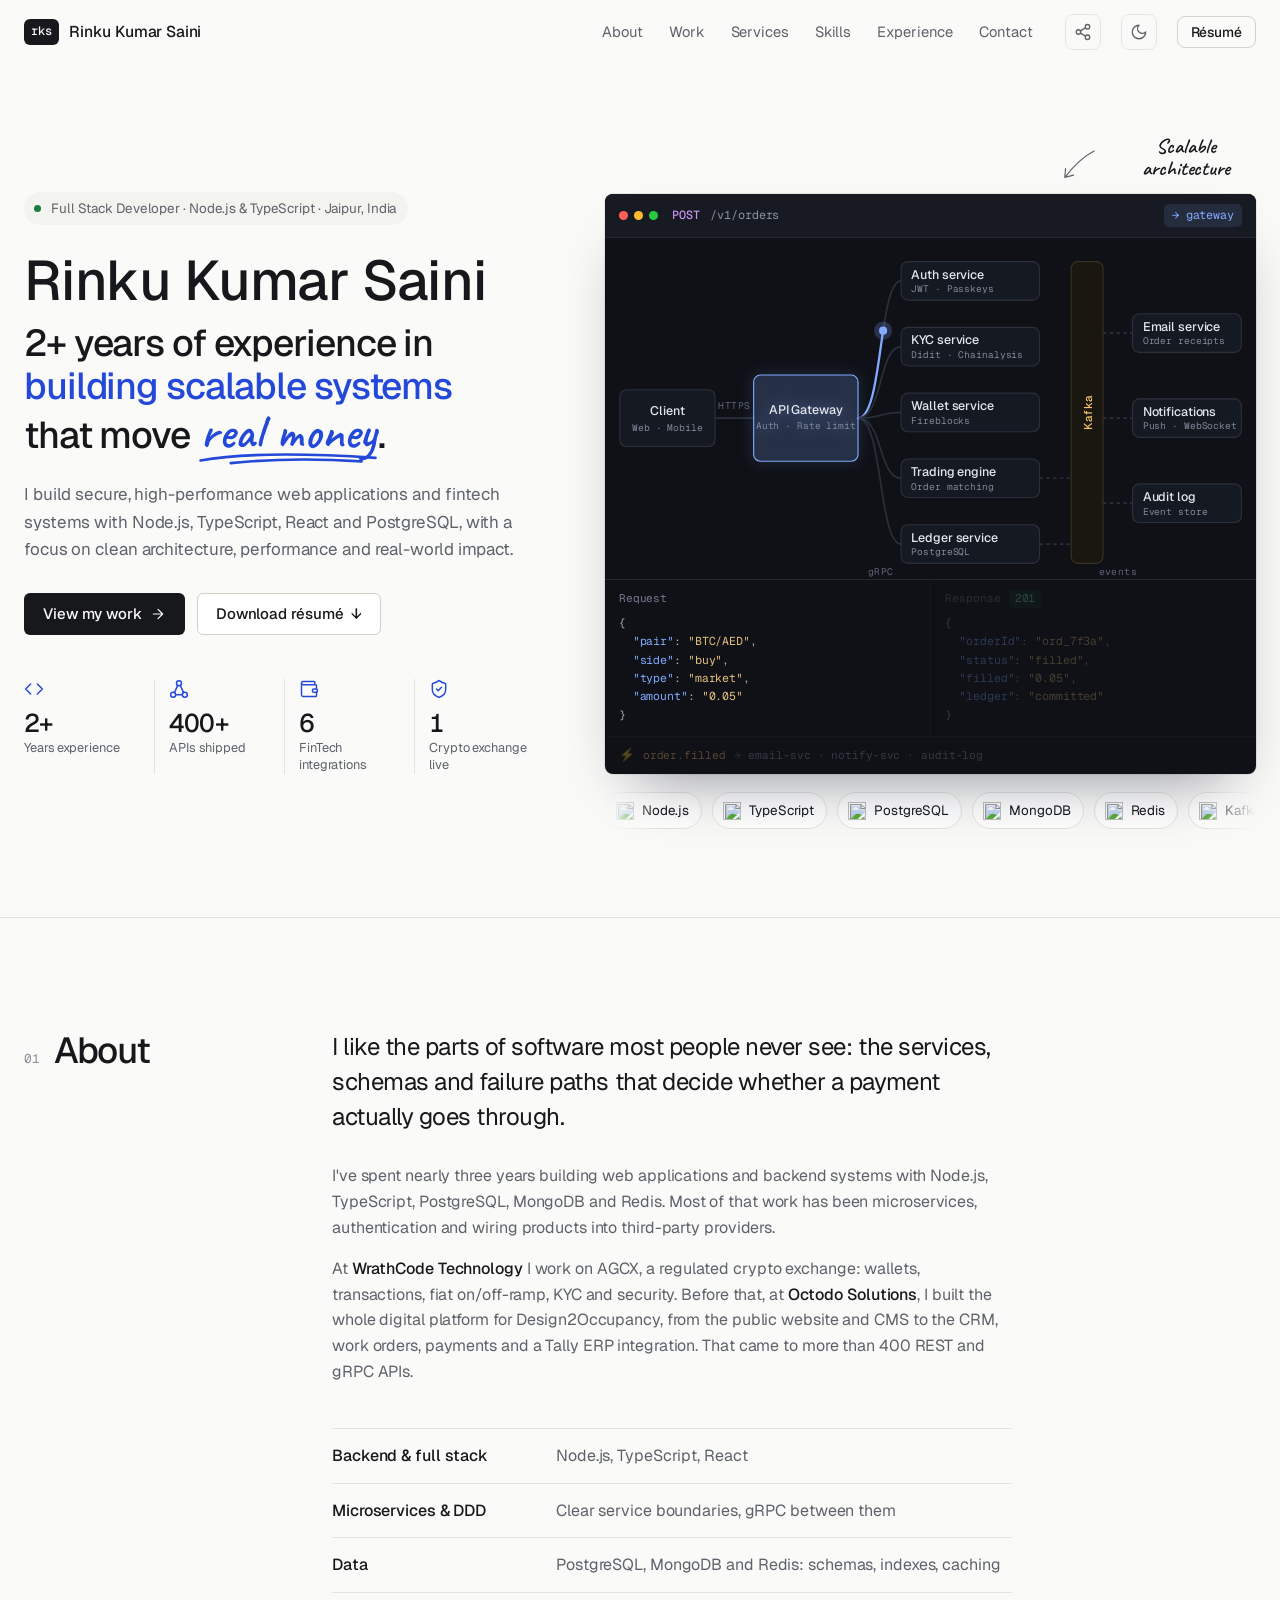
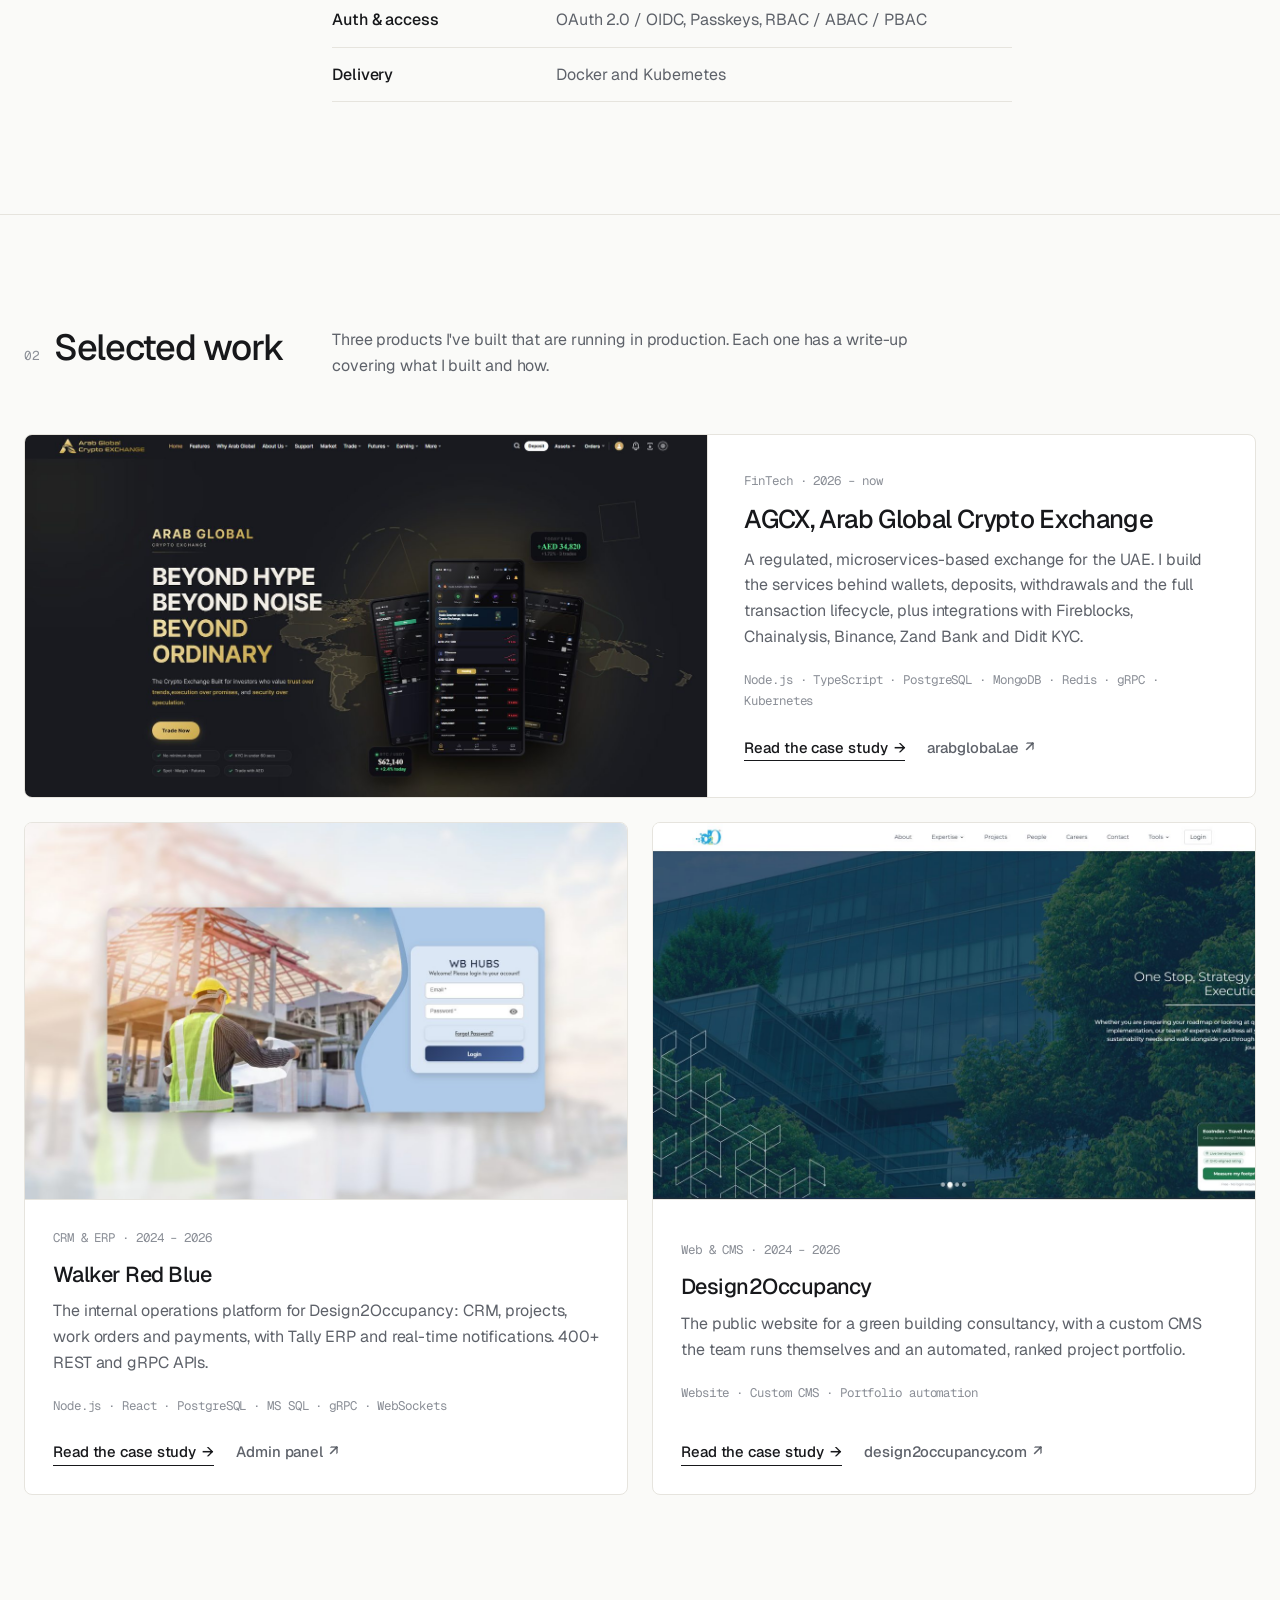
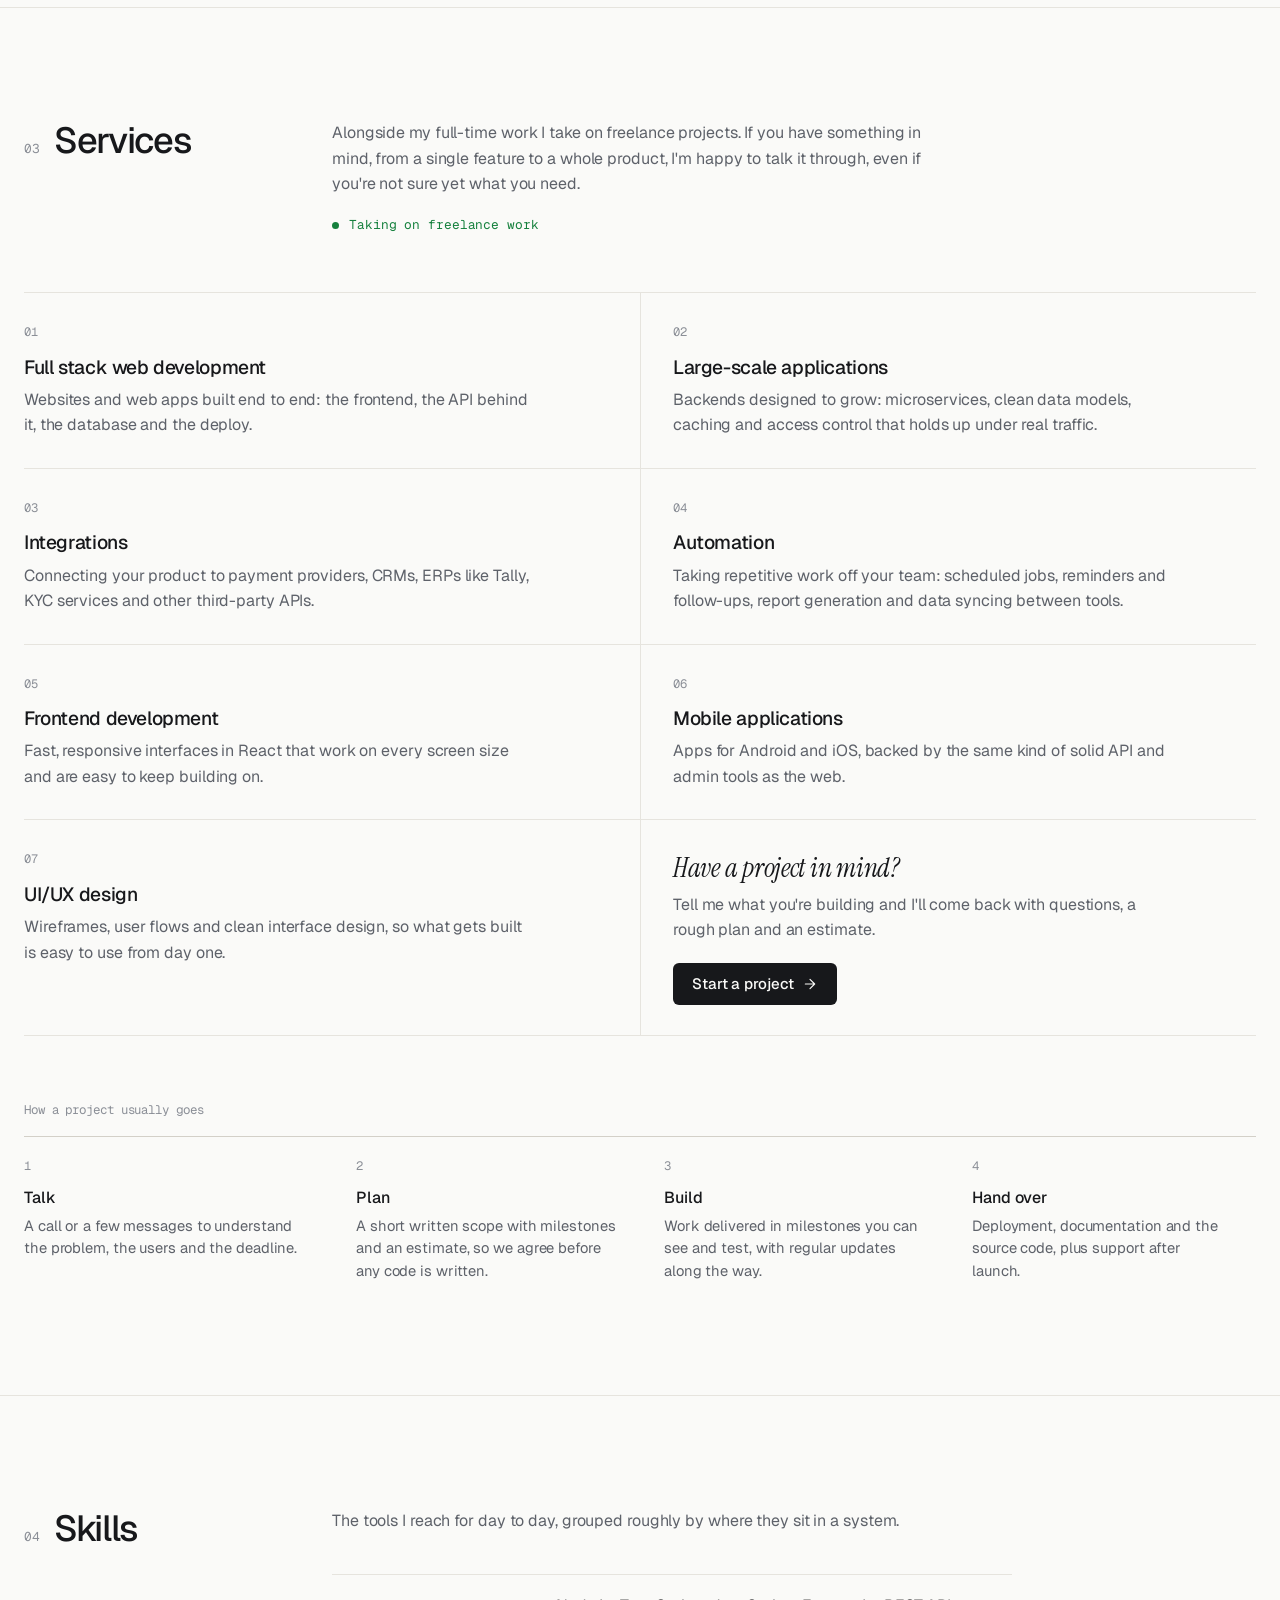
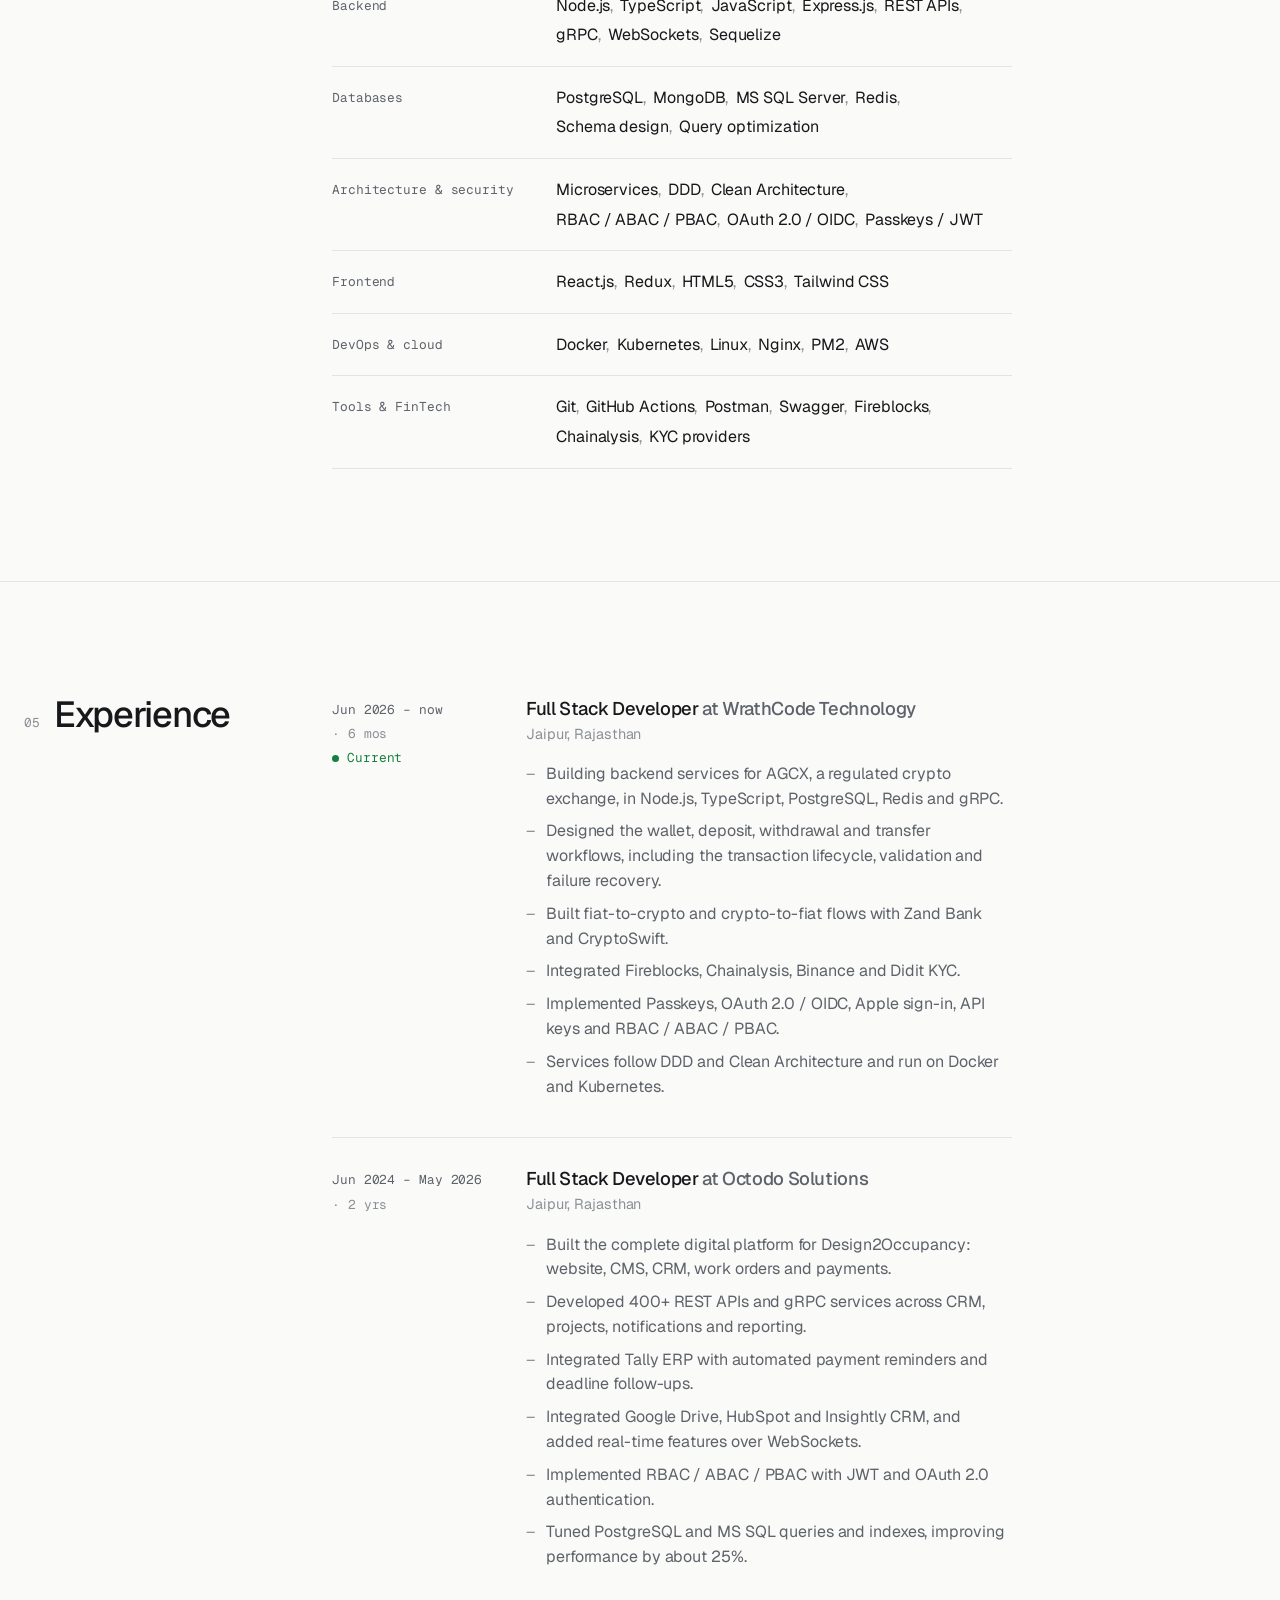
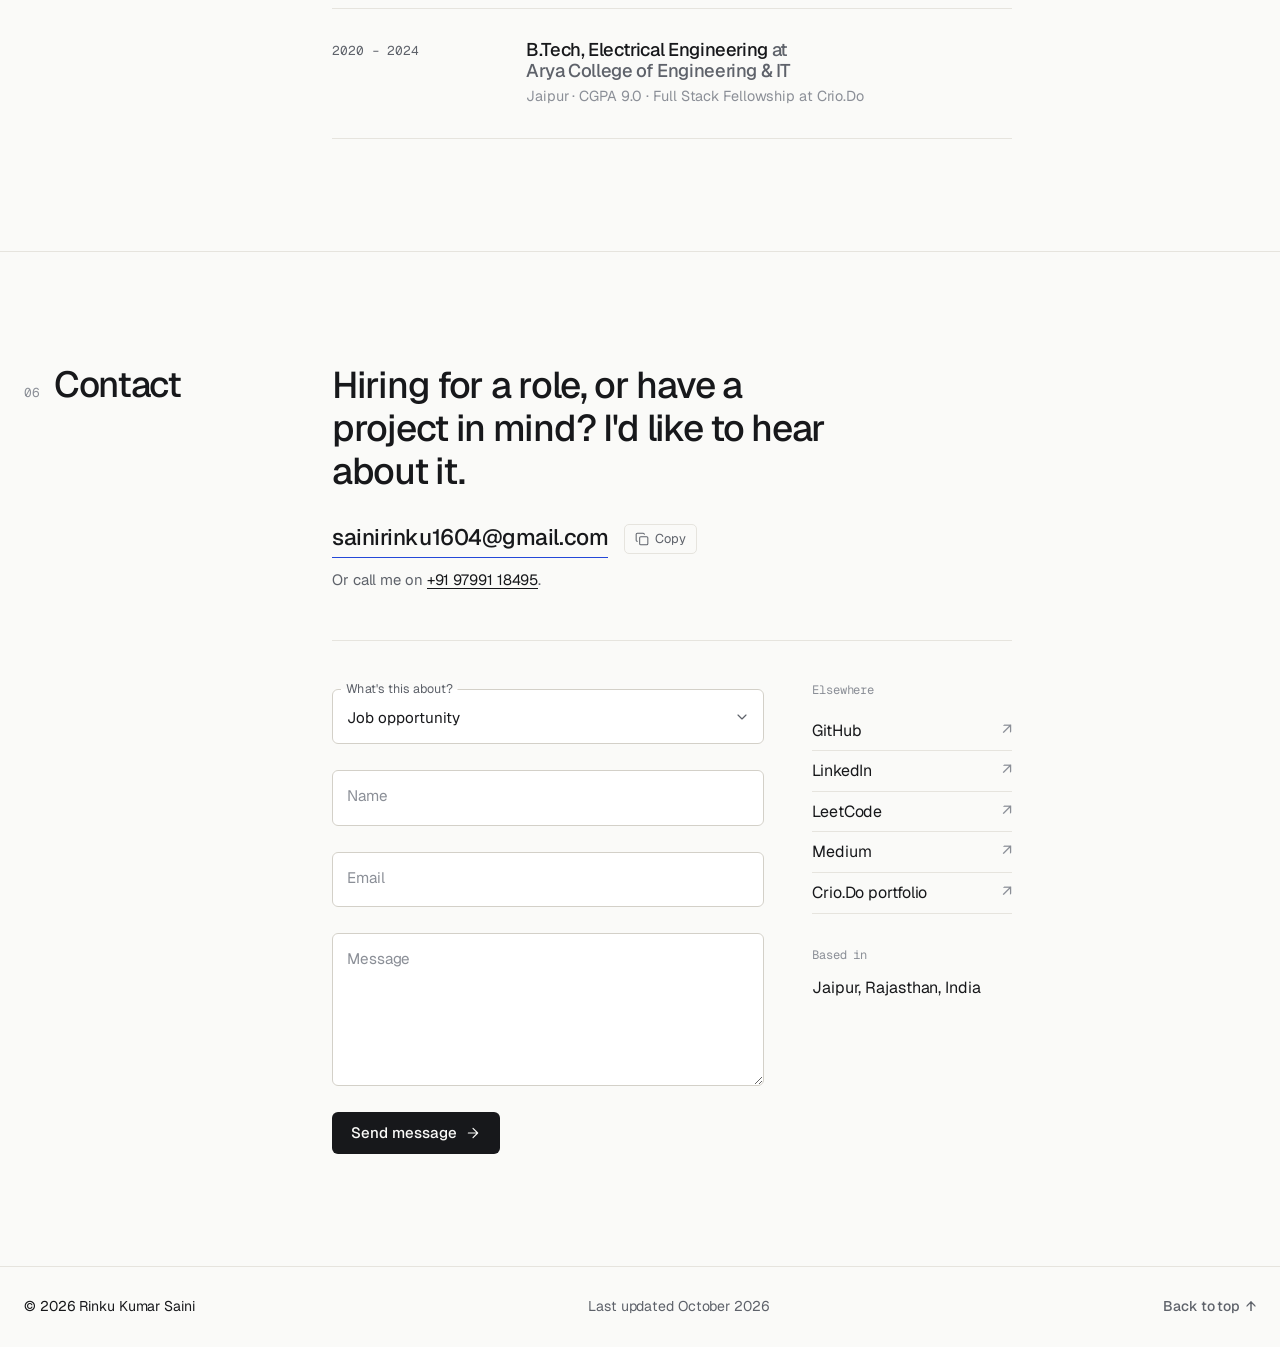
==== commit 0800a71f: "Update styles and enhance tech stack display in portfolio" ====
--- a/index.html
+++ b/index.html
@@ -25,10 +25,10 @@
   <link rel="preconnect" href="https://fonts.googleapis.com">
   <link rel="preconnect" href="https://fonts.gstatic.com" crossorigin>
   <link href="https://fonts.googleapis.com/css2?family=Geist:wght@400;500;600&family=Geist+Mono:wght@400;500&family=Instrument+Serif:ital@0;1&family=Caveat:wght@500;600&display=swap" rel="stylesheet">
-  <link rel="stylesheet" href="css/style.css?v=16">
+  <link rel="stylesheet" href="css/style.css?v=18">
 
   <script>document.documentElement.classList.add("js");</script>
-  <script src="js/theme.js?v=16"></script>
+  <script src="js/theme.js?v=18"></script>
   <script type="application/ld+json">
   {
     "@context": "https://schema.org",
@@ -258,18 +258,12 @@
             <p class="arch-event"><span class="ev-bolt">⚡</span><span class="ev-topic">order.filled</span><span class="ev-arrow">→</span><span>email-svc · notify-svc · audit-log</span></p>
           </div>
 
-          <span class="tile t-node" title="Node.js"><img src="https://cdn.jsdelivr.net/gh/devicons/devicon@v2.16.0/icons/nodejs/nodejs-original.svg" alt="" width="30" height="30"></span>
-            <span class="tile t-pg" title="PostgreSQL"><img src="https://cdn.jsdelivr.net/gh/devicons/devicon@v2.16.0/icons/postgresql/postgresql-original.svg" alt="" width="30" height="30"></span>
-            <span class="tile t-ts" title="TypeScript"><img src="https://cdn.jsdelivr.net/gh/devicons/devicon@v2.16.0/icons/typescript/typescript-original.svg" alt="" width="30" height="30"></span>
-            <span class="tile t-redis" title="Redis"><img src="https://cdn.jsdelivr.net/gh/devicons/devicon@v2.16.0/icons/redis/redis-original.svg" alt="" width="30" height="30"></span>
-            <span class="tile t-docker" title="Docker"><img src="https://cdn.jsdelivr.net/gh/devicons/devicon@v2.16.0/icons/docker/docker-original.svg" alt="" width="30" height="30"></span>
-            <span class="tile t-react" title="React"><img src="https://cdn.jsdelivr.net/gh/devicons/devicon@v2.16.0/icons/react/react-original.svg" alt="" width="30" height="30"></span>
-            <span class="tile t-aws" title="AWS"><img src="https://cdn.jsdelivr.net/gh/devicons/devicon@v2.16.0/icons/amazonwebservices/amazonwebservices-original-wordmark.svg" alt="" width="30" height="30"></span>
-
+
+          <div class="stack-marquee" aria-label="Tech stack">
+            <div class="sm-track"><ul class="sm-list"><li><img src="https://cdn.jsdelivr.net/gh/devicons/devicon@v2.16.0/icons/nodejs/nodejs-original.svg" alt="" width="18" height="18" loading="lazy">Node.js</li><li><img src="https://cdn.jsdelivr.net/gh/devicons/devicon@v2.16.0/icons/typescript/typescript-original.svg" alt="" width="18" height="18" loading="lazy">TypeScript</li><li><img src="https://cdn.jsdelivr.net/gh/devicons/devicon@v2.16.0/icons/postgresql/postgresql-original.svg" alt="" width="18" height="18" loading="lazy">PostgreSQL</li><li><img src="https://cdn.jsdelivr.net/gh/devicons/devicon@v2.16.0/icons/mongodb/mongodb-original.svg" alt="" width="18" height="18" loading="lazy">MongoDB</li><li><img src="https://cdn.jsdelivr.net/gh/devicons/devicon@v2.16.0/icons/redis/redis-original.svg" alt="" width="18" height="18" loading="lazy">Redis</li><li><img class="inv-dark" src="https://cdn.jsdelivr.net/gh/devicons/devicon@v2.16.0/icons/apachekafka/apachekafka-original.svg" alt="" width="18" height="18" loading="lazy">Kafka</li><li><img src="https://cdn.jsdelivr.net/gh/devicons/devicon@v2.16.0/icons/grpc/grpc-original.svg" alt="" width="18" height="18" loading="lazy">gRPC</li><li><img src="https://cdn.jsdelivr.net/gh/devicons/devicon@v2.16.0/icons/docker/docker-original.svg" alt="" width="18" height="18" loading="lazy">Docker</li><li><img src="https://cdn.jsdelivr.net/gh/devicons/devicon@v2.16.0/icons/kubernetes/kubernetes-original.svg" alt="" width="18" height="18" loading="lazy">Kubernetes</li><li><img class="inv-dark wide" src="https://cdn.jsdelivr.net/gh/devicons/devicon@v2.16.0/icons/amazonwebservices/amazonwebservices-original-wordmark.svg" alt="" width="18" height="18" loading="lazy">AWS</li><li><img src="https://cdn.jsdelivr.net/gh/devicons/devicon@v2.16.0/icons/react/react-original.svg" alt="" width="18" height="18" loading="lazy">React</li><li><img src="https://cdn.jsdelivr.net/gh/devicons/devicon@v2.16.0/icons/nginx/nginx-original.svg" alt="" width="18" height="18" loading="lazy">Nginx</li></ul><ul class="sm-list" aria-hidden="true"><li><img src="https://cdn.jsdelivr.net/gh/devicons/devicon@v2.16.0/icons/nodejs/nodejs-original.svg" alt="" width="18" height="18" loading="lazy">Node.js</li><li><img src="https://cdn.jsdelivr.net/gh/devicons/devicon@v2.16.0/icons/typescript/typescript-original.svg" alt="" width="18" height="18" loading="lazy">TypeScript</li><li><img src="https://cdn.jsdelivr.net/gh/devicons/devicon@v2.16.0/icons/postgresql/postgresql-original.svg" alt="" width="18" height="18" loading="lazy">PostgreSQL</li><li><img src="https://cdn.jsdelivr.net/gh/devicons/devicon@v2.16.0/icons/mongodb/mongodb-original.svg" alt="" width="18" height="18" loading="lazy">MongoDB</li><li><img src="https://cdn.jsdelivr.net/gh/devicons/devicon@v2.16.0/icons/redis/redis-original.svg" alt="" width="18" height="18" loading="lazy">Redis</li><li><img class="inv-dark" src="https://cdn.jsdelivr.net/gh/devicons/devicon@v2.16.0/icons/apachekafka/apachekafka-original.svg" alt="" width="18" height="18" loading="lazy">Kafka</li><li><img src="https://cdn.jsdelivr.net/gh/devicons/devicon@v2.16.0/icons/grpc/grpc-original.svg" alt="" width="18" height="18" loading="lazy">gRPC</li><li><img src="https://cdn.jsdelivr.net/gh/devicons/devicon@v2.16.0/icons/docker/docker-original.svg" alt="" width="18" height="18" loading="lazy">Docker</li><li><img src="https://cdn.jsdelivr.net/gh/devicons/devicon@v2.16.0/icons/kubernetes/kubernetes-original.svg" alt="" width="18" height="18" loading="lazy">Kubernetes</li><li><img class="inv-dark wide" src="https://cdn.jsdelivr.net/gh/devicons/devicon@v2.16.0/icons/amazonwebservices/amazonwebservices-original-wordmark.svg" alt="" width="18" height="18" loading="lazy">AWS</li><li><img src="https://cdn.jsdelivr.net/gh/devicons/devicon@v2.16.0/icons/react/react-original.svg" alt="" width="18" height="18" loading="lazy">React</li><li><img src="https://cdn.jsdelivr.net/gh/devicons/devicon@v2.16.0/icons/nginx/nginx-original.svg" alt="" width="18" height="18" loading="lazy">Nginx</li></ul></div>
+          </div>
           <p class="note n1">Scalable<br>architecture</p>
           <svg class="arrow a1" viewBox="0 0 60 50"><path d="M52 4 C 40 10, 26 22, 12 40 M12 40 L 13 28 M12 40 L 24 37"/></svg>
-          <p class="note n2">Watch an order<br>flow through it</p>
-          <svg class="arrow a2" viewBox="0 0 70 40"><path d="M6 30 C 22 8, 44 6, 62 14 M62 14 L 50 6 M62 14 L 52 22"/></svg>
         </div>
       </div>
     </section>
@@ -555,6 +549,6 @@
     </div>
   </footer>
 
-  <script src="js/main.js?v=16" defer></script>
+  <script src="js/main.js?v=18" defer></script>
 </body>
 </html>
--- a/css/style.css
+++ b/css/style.css
@@ -34,7 +34,7 @@
   /* Shape + layout */
   --radius: 8px;
   --radius-sm: 6px;
-  --container: 1120px;
+  --container: 1280px;
   --header-h: 64px;
   --ease: cubic-bezier(.2, .7, .2, 1);
   color-scheme: dark;
@@ -182,14 +182,14 @@
 
 /* ---------- Hero ---------- */
 .hero { padding-top: calc(var(--header-h) + 72px); padding-bottom: 88px; overflow: hidden; }
-.hero-grid { display: grid; grid-template-columns: minmax(0, 1fr) minmax(0, 1fr); gap: 56px; align-items: center; }
+.hero-grid { display: grid; grid-template-columns: minmax(0, 0.9fr) minmax(0, 1.1fr); gap: 48px; align-items: center; }
 .kicker {
   display: inline-flex; align-items: center; gap: 10px; margin-bottom: 26px; padding: 6px 12px 6px 10px; border-radius: 999px;
   background: var(--surface-2); font-size: 0.84rem; color: var(--muted);
 }
 .hero-title { margin-bottom: 24px; font-weight: 500; letter-spacing: -0.035em; }
 .hero-name { display: block; font-size: clamp(2.2rem, 1.4rem + 2.6vw, 3.5rem); line-height: 1.05; margin-bottom: 12px; white-space: nowrap; }
-.hero-sub { display: block; font-size: clamp(1.55rem, 1.1rem + 1.7vw, 2.55rem); line-height: 1.15; letter-spacing: -0.03em; max-width: 19ch; }
+.hero-sub { display: block; font-size: clamp(1.5rem, 1.05rem + 1.6vw, 2.4rem); line-height: 1.16; letter-spacing: -0.03em; max-width: 21ch; }
 .hero-blue { color: var(--accent); }
 .script { position: relative; display: inline-block; font-family: "Caveat", var(--serif), cursive; font-weight: 600; font-size: 1.32em; line-height: 1; letter-spacing: 0; color: var(--accent); padding: 0 2px; }
 .scribble { position: absolute; left: 0; right: 0; bottom: -0.16em; width: 100%; height: 0.32em; overflow: visible; }
@@ -201,18 +201,18 @@
 .actions { display: flex; flex-wrap: wrap; align-items: center; gap: 12px; }
 .actions .btn-outline { background: var(--surface); }
 
-.hero-stats { display: grid; grid-template-columns: repeat(4, auto); justify-content: start; margin-top: 44px; }
-.hero-stats li { display: grid; gap: 2px; padding: 0 20px; }
+.hero-stats { display: grid; grid-template-columns: repeat(4, minmax(0, 1fr)); margin-top: 44px; max-width: 520px; }
+.hero-stats li { display: grid; align-content: start; gap: 2px; padding: 0 14px; }
 .hero-stats li:first-child { padding-left: 0; }
 .hero-stats li + li { border-left: 1px solid var(--line); }
 .hero-stats .ic { width: 20px; height: 20px; color: var(--accent); margin-bottom: 8px; }
 .hero-stats strong { font-size: 1.6rem; font-weight: 500; letter-spacing: -0.03em; line-height: 1.1; font-variant-numeric: tabular-nums; }
-.hero-stats li > span { color: var(--muted); font-size: 0.82rem; white-space: nowrap; }
+.hero-stats li > span { color: var(--muted); font-size: 0.8rem; line-height: 1.35; }
 
 /* Visual: animated microservice request flow, floating tech tiles, handwritten notes */
-.hero-visual { position: relative; height: 650px; }
+.hero-visual { position: relative; padding-top: 58px; }
 .arch {
-  position: absolute; left: 3%; top: 86px; width: 94%; z-index: 2;
+  position: relative; z-index: 2;
   border-radius: var(--radius); overflow: hidden; background: #0F1117; color: #D6DAE3;
   box-shadow: 0 30px 60px -30px rgba(15, 20, 40, 0.5), 0 0 0 1px rgba(15, 20, 40, 0.08);
 }
@@ -232,9 +232,11 @@
 .edge.back { stroke: #4ADE80; }
 .edge-label { fill: #5E6577; font-size: 8.5px; letter-spacing: .04em; }
 .node rect { fill: #151922; stroke: #2B303C; stroke-width: 1; transition: fill .25s, stroke .25s; }
-.node .nt { fill: #E3E6EC; font-size: 10.5px; font-family: var(--font); font-weight: 500; }
-.node .ns { fill: #737B8C; font-size: 8px; }
-.node.on rect { fill: rgba(130, 170, 255, 0.12); stroke: #82AAFF; }
+.node .nt { fill: #E3E6EC; font-size: 11px; font-family: var(--font); font-weight: 500; }
+.node .ns { fill: #808899; font-size: 8.4px; }
+.node { transition: filter .3s; }
+.node.on { filter: drop-shadow(0 0 6px rgba(130, 170, 255, 0.55)); }
+.node.on rect { fill: rgba(130, 170, 255, 0.14); stroke: #82AAFF; }
 .node.done rect { stroke: rgba(74, 222, 128, 0.55); }
 .tick { fill: none; stroke: #4ADE80; stroke-width: 1.8; stroke-linecap: round; stroke-linejoin: round; opacity: 0; transition: opacity .25s; }
 .node.done .tick { opacity: 1; }
@@ -242,7 +244,13 @@
 .pkt-halo { fill: #82AAFF; opacity: .22; }
 .pkt.res, .pkt-halo.res { fill: #4ADE80; }
 .pkt.evt, .pkt-halo.evt { fill: #F5A524; }
-.edge.async { stroke-dasharray: 3 3; }
+.edge.async { stroke-dasharray: 3 3; animation: dash-flow 1.4s linear infinite; }
+@keyframes dash-flow { to { stroke-dashoffset: -12; } }
+/* Trace that lights up behind each moving packet */
+.trail { fill: none; stroke-width: 2; stroke-linecap: round; transition: opacity .45s; }
+.trail.req { stroke: #82AAFF; } .trail.res { stroke: #4ADE80; } .trail.evt { stroke: #F5A524; }
+.trail.fade { opacity: 0; }
+.node.bus.on, .node.con.on { filter: drop-shadow(0 0 6px rgba(245, 165, 36, 0.5)); }
 .edge.evt { stroke: #F5A524; }
 .node.bus rect { fill: #1A1710; stroke: #3A3222; }
 .node.bus .bus-label { fill: #F5C46B; font-size: 10px; letter-spacing: .08em; }
@@ -269,32 +277,31 @@
 .arch.waiting .io-res { opacity: .25; }
 .arch.answered .io-res { background: rgba(74, 222, 128, 0.05); }
 
-.tile {
-  position: absolute; z-index: 3; width: 58px; height: 58px; border-radius: 14px; display: grid; place-items: center;
-  background: #fff; border: 1px solid rgba(15, 20, 40, 0.08); box-shadow: 0 14px 30px -16px rgba(15, 20, 40, 0.35);
-  animation: float 6s ease-in-out infinite;
-}
-.tile img { width: 28px; height: 28px; }
-.t-aws img { width: 36px; }
-.t-node   { left: 0;    top: 16px;  --r: -6deg; animation-delay: -1s; }
-.t-pg     { left: 14%;  top: 0;     --r: 5deg;  animation-delay: -3s; }
-.t-ts     { left: 28%;  top: 20px;  --r: -3deg; animation-delay: -2s; }
-.t-redis  { left: 42%;  top: 2px;   --r: 6deg;  animation-delay: -4s; }
-.t-docker { left: 26%;  top: 592px; --r: -4deg; animation-delay: -.5s; }
-.t-react  { left: -1%;  top: 578px; --r: 4deg;  animation-delay: -2.5s; }
-.t-aws    { left: 12%;  top: 596px; --r: -5deg; animation-delay: -3.5s; }
-@keyframes float { 0%, 100% { transform: translateY(0) rotate(var(--r, 0deg)); } 50% { transform: translateY(-9px) rotate(var(--r, 0deg)); } }
+/* Tech stack marquee under the diagram */
+.stack-marquee {
+  position: relative; margin-top: 18px; overflow: hidden;
+  -webkit-mask-image: linear-gradient(90deg, transparent, #000 8%, #000 92%, transparent);
+  mask-image: linear-gradient(90deg, transparent, #000 8%, #000 92%, transparent);
+}
+.sm-track { display: flex; width: max-content; animation: marquee 38s linear infinite; }
+.stack-marquee:hover .sm-track { animation-play-state: paused; }
+.sm-list { display: flex; gap: 10px; padding-right: 10px; }
+.sm-list li {
+  display: inline-flex; align-items: center; gap: 8px; padding: 7px 12px 7px 10px; border-radius: 999px; white-space: nowrap;
+  background: var(--surface); border: 1px solid var(--line); font-size: 0.84rem; color: var(--text);
+}
+.sm-list img { width: 18px; height: 18px; }
+.sm-list img.wide { width: 26px; }
+:root[data-theme="dark"] .sm-list img.inv-dark { filter: invert(1) hue-rotate(180deg); }
+@keyframes marquee { to { transform: translateX(-50%); } }
 @keyframes draw { to { stroke-dashoffset: 0; } }
 @keyframes fade-up { from { opacity: 0; transform: translateY(6px); } to { opacity: 1; transform: none; } }
 
 .note { position: absolute; z-index: 5; margin: 0; font-family: "Caveat", cursive; font-weight: 600; font-size: 1.3rem; line-height: 1.05; color: var(--text); }
-.n1 { right: 6%; top: 4px; transform: rotate(-6deg); text-align: center; }
-.n2 { right: 4%; top: 594px; transform: rotate(-4deg); color: var(--accent); text-align: right; }
+.n1 { right: 4%; top: 0; transform: rotate(-5deg); text-align: center; }
 .arrow { position: absolute; z-index: 5; overflow: visible; }
 .arrow path { fill: none; stroke: var(--muted); stroke-width: 1.6; stroke-linecap: round; stroke-linejoin: round; stroke-dasharray: 160; stroke-dashoffset: 160; }
-.a1 { right: 26%; top: 34px; width: 50px; }
-.a2 { right: 31%; top: 586px; width: 48px; transform: scaleY(-1) rotate(-25deg); }
-.a2 path { stroke: var(--accent); }
+.a1 { right: 24%; top: 12px; width: 44px; }
 .js .hero-visual .note { opacity: 0; }
 .js .hero-visual.in .note { animation: fade-up .5s var(--ease) 1.2s forwards; }
 .js .hero-visual.in .arrow path { animation: draw .9s var(--ease) 1.4s forwards; }
@@ -488,6 +495,9 @@
 .js .work-pair .reveal:nth-child(2) { transition-delay: .1s; }
 
 /* ---------- Responsive ---------- */
+@media (min-width: 1600px) {
+  :root { --container: 1360px; }
+}
 @media (max-width: 960px) {
   .split { grid-template-columns: 1fr; gap: 28px; }
   .sec-head { position: static; }
@@ -499,7 +509,8 @@
 }
 @media (max-width: 860px) {
   .hero { padding-top: calc(var(--header-h) + 56px); }
-  .hero-grid { grid-template-columns: 1fr; gap: 48px; }
+  .hero-grid { grid-template-columns: minmax(0, 1fr); gap: 48px; }
+  .hero-stats { max-width: none; }
   .hero-visual { width: 100%; max-width: 540px; margin-inline: auto; }
   .work-pair { grid-template-columns: 1fr; }
   .services { grid-template-columns: 1fr; }
@@ -529,7 +540,8 @@
   .hero-stats li:nth-child(odd) { padding-left: 0; border-left: 0; }
   .hero-visual { height: auto; }
   .arch { position: relative; left: auto; top: auto; width: 100%; }
-  .tile, .note, .arrow { display: none; }
+  .note, .arrow { display: none; }
+  .hero-visual { padding-top: 0; }
   .focus-list li, .skill-table > div, .xp > li { grid-template-columns: 1fr; gap: 6px; }
   .xp-when { line-height: 1.6; }
   .process ol { grid-template-columns: 1fr; row-gap: 22px; }
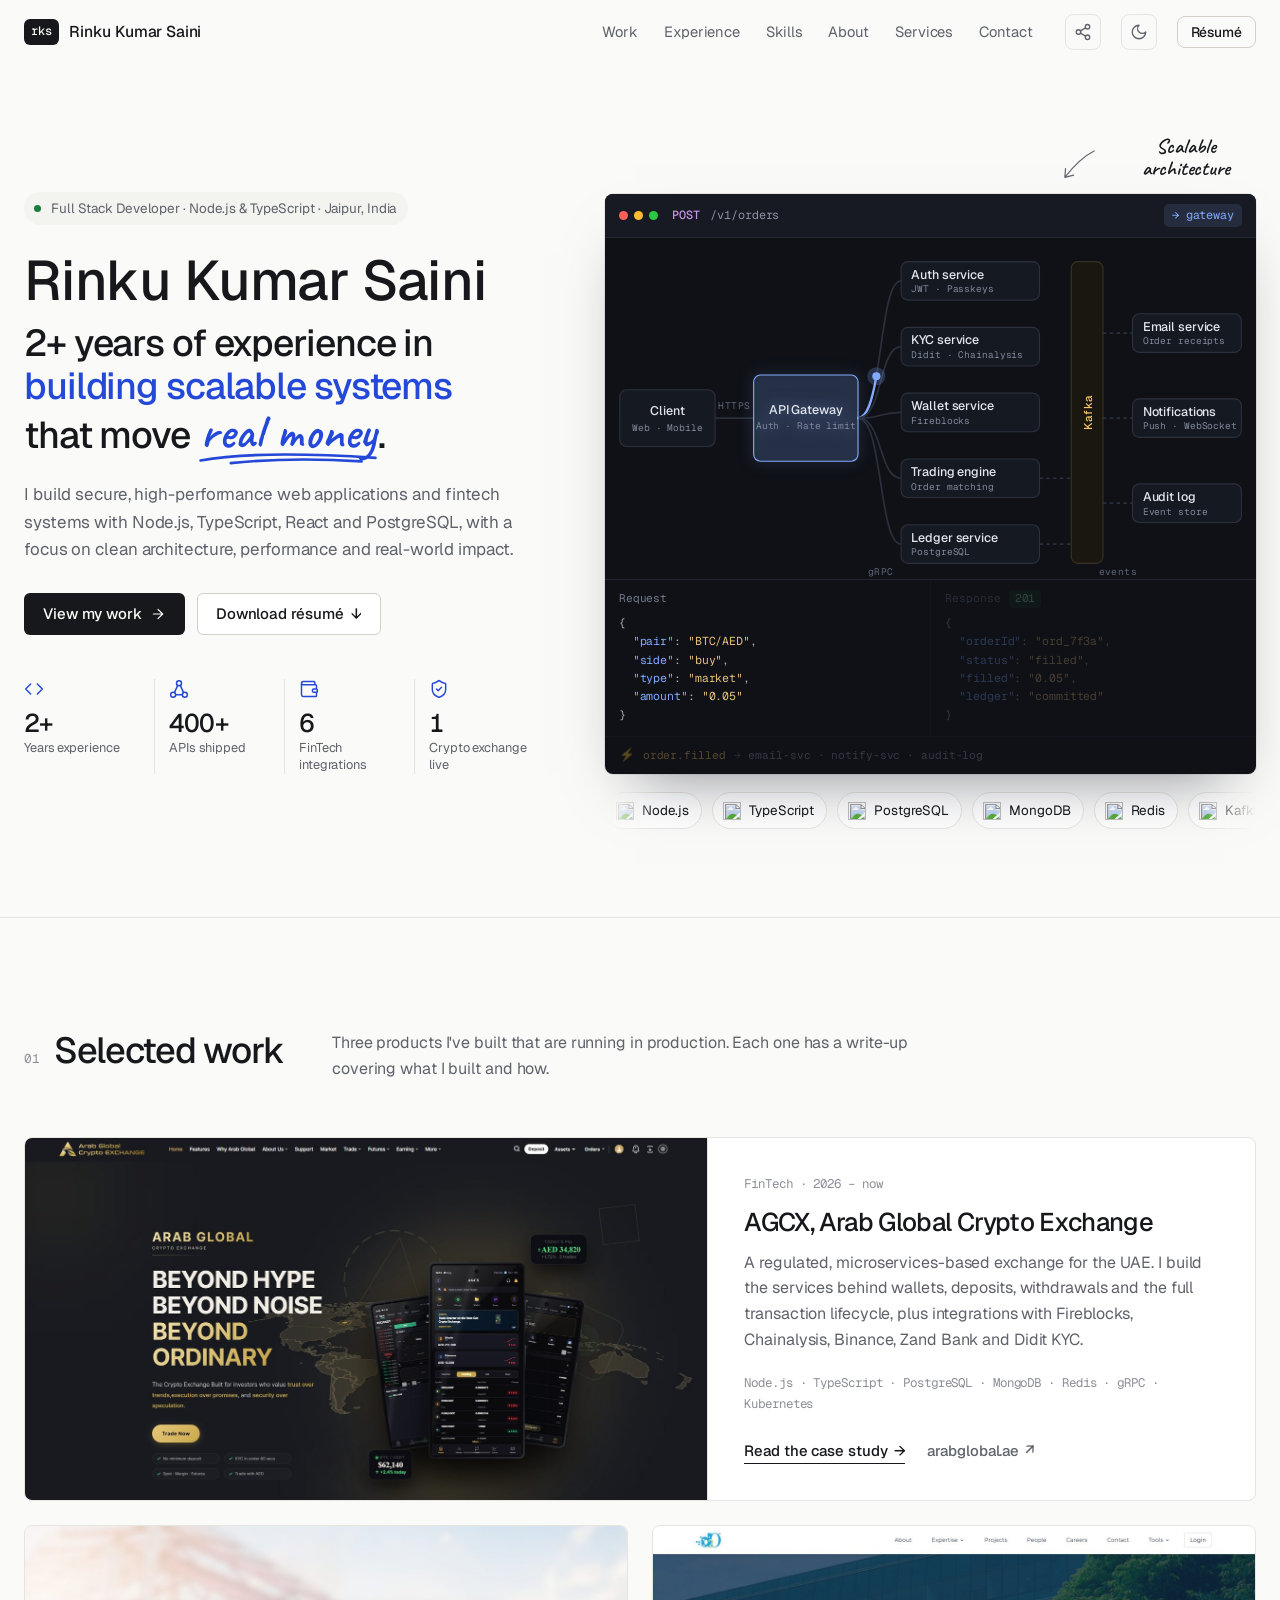
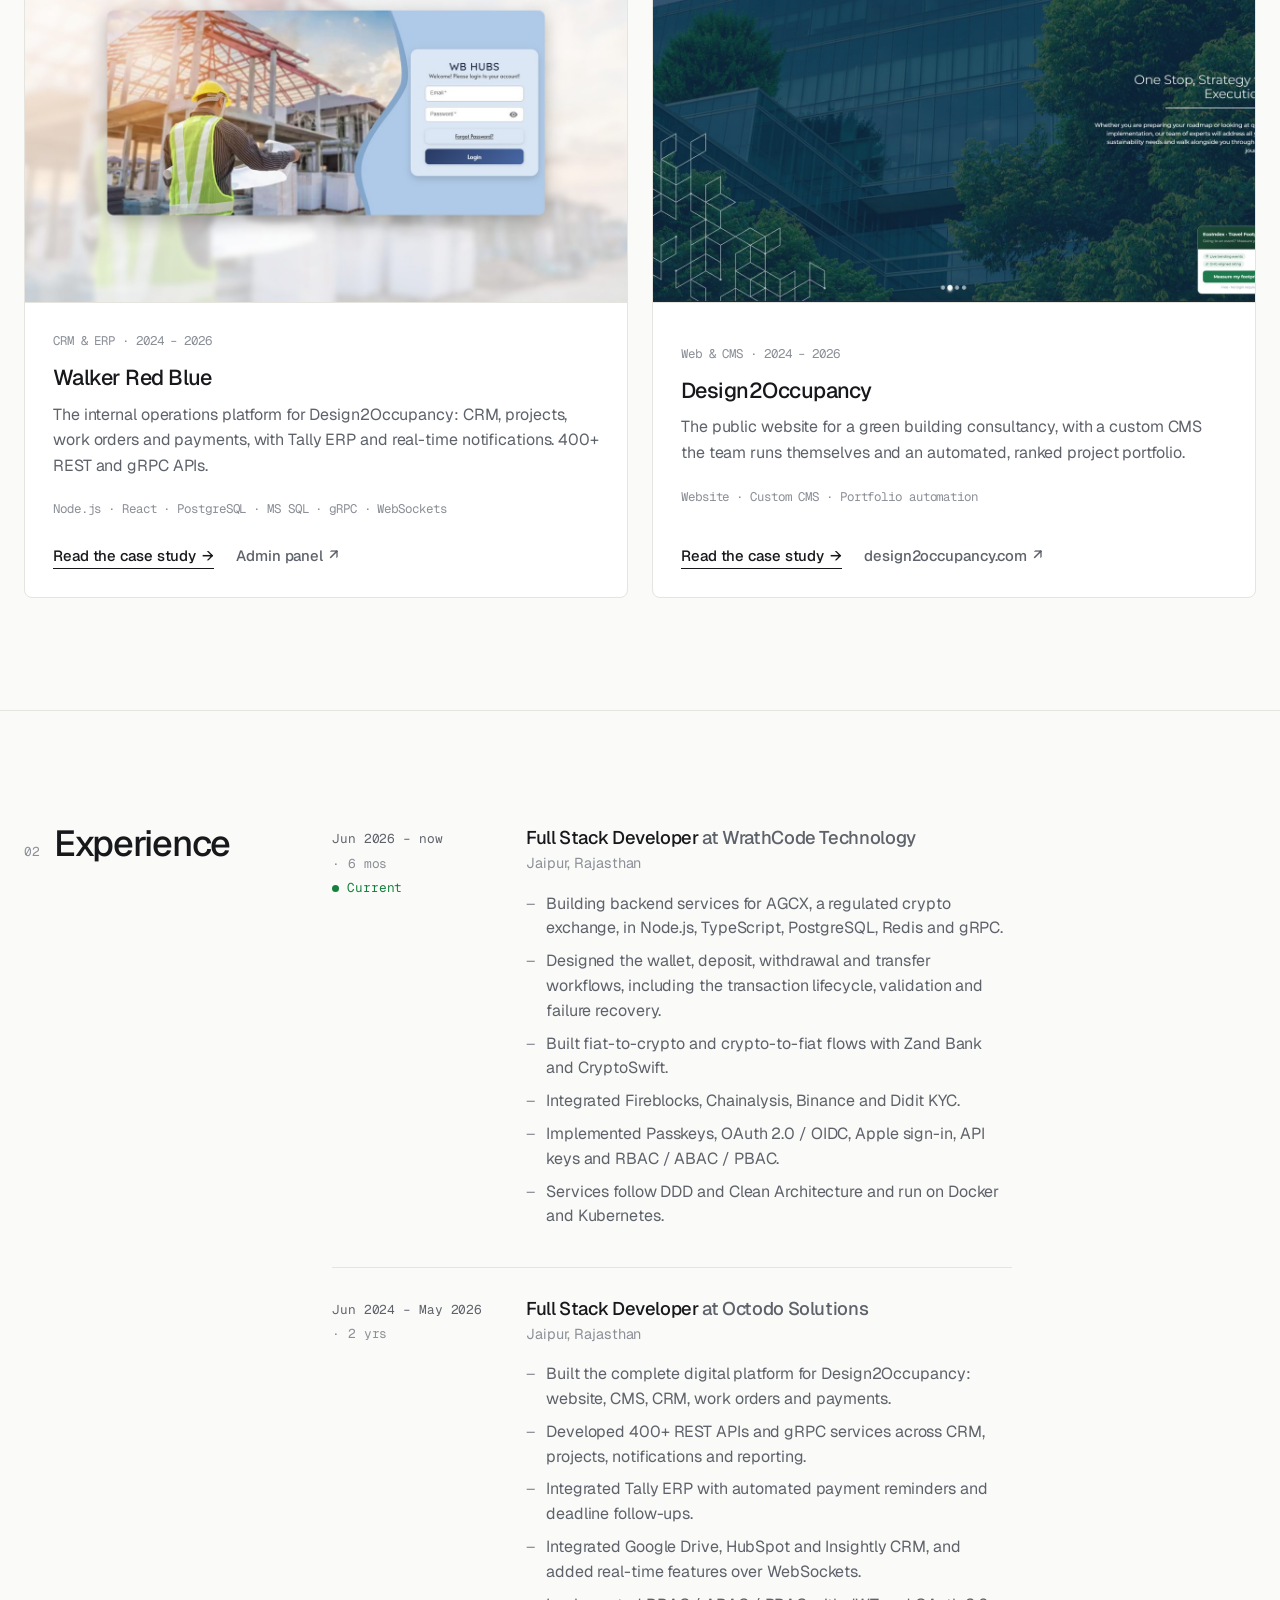
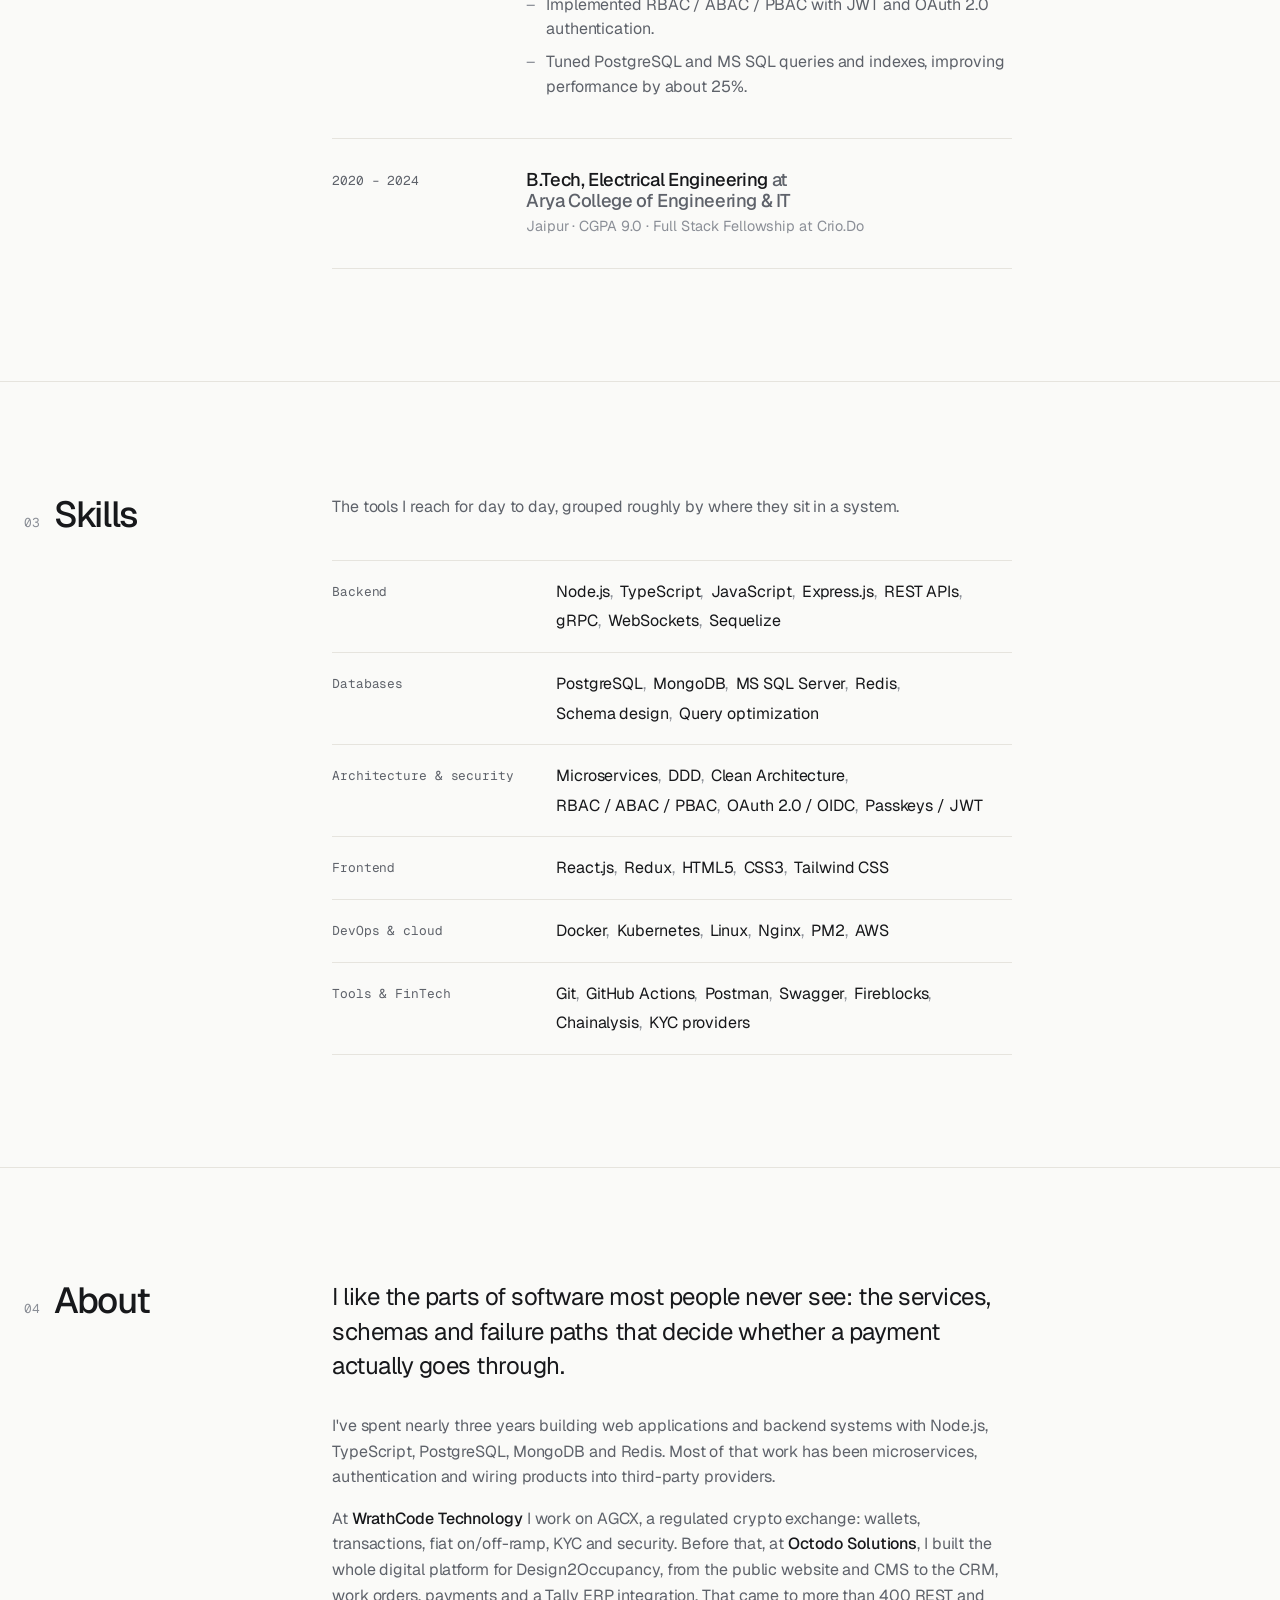
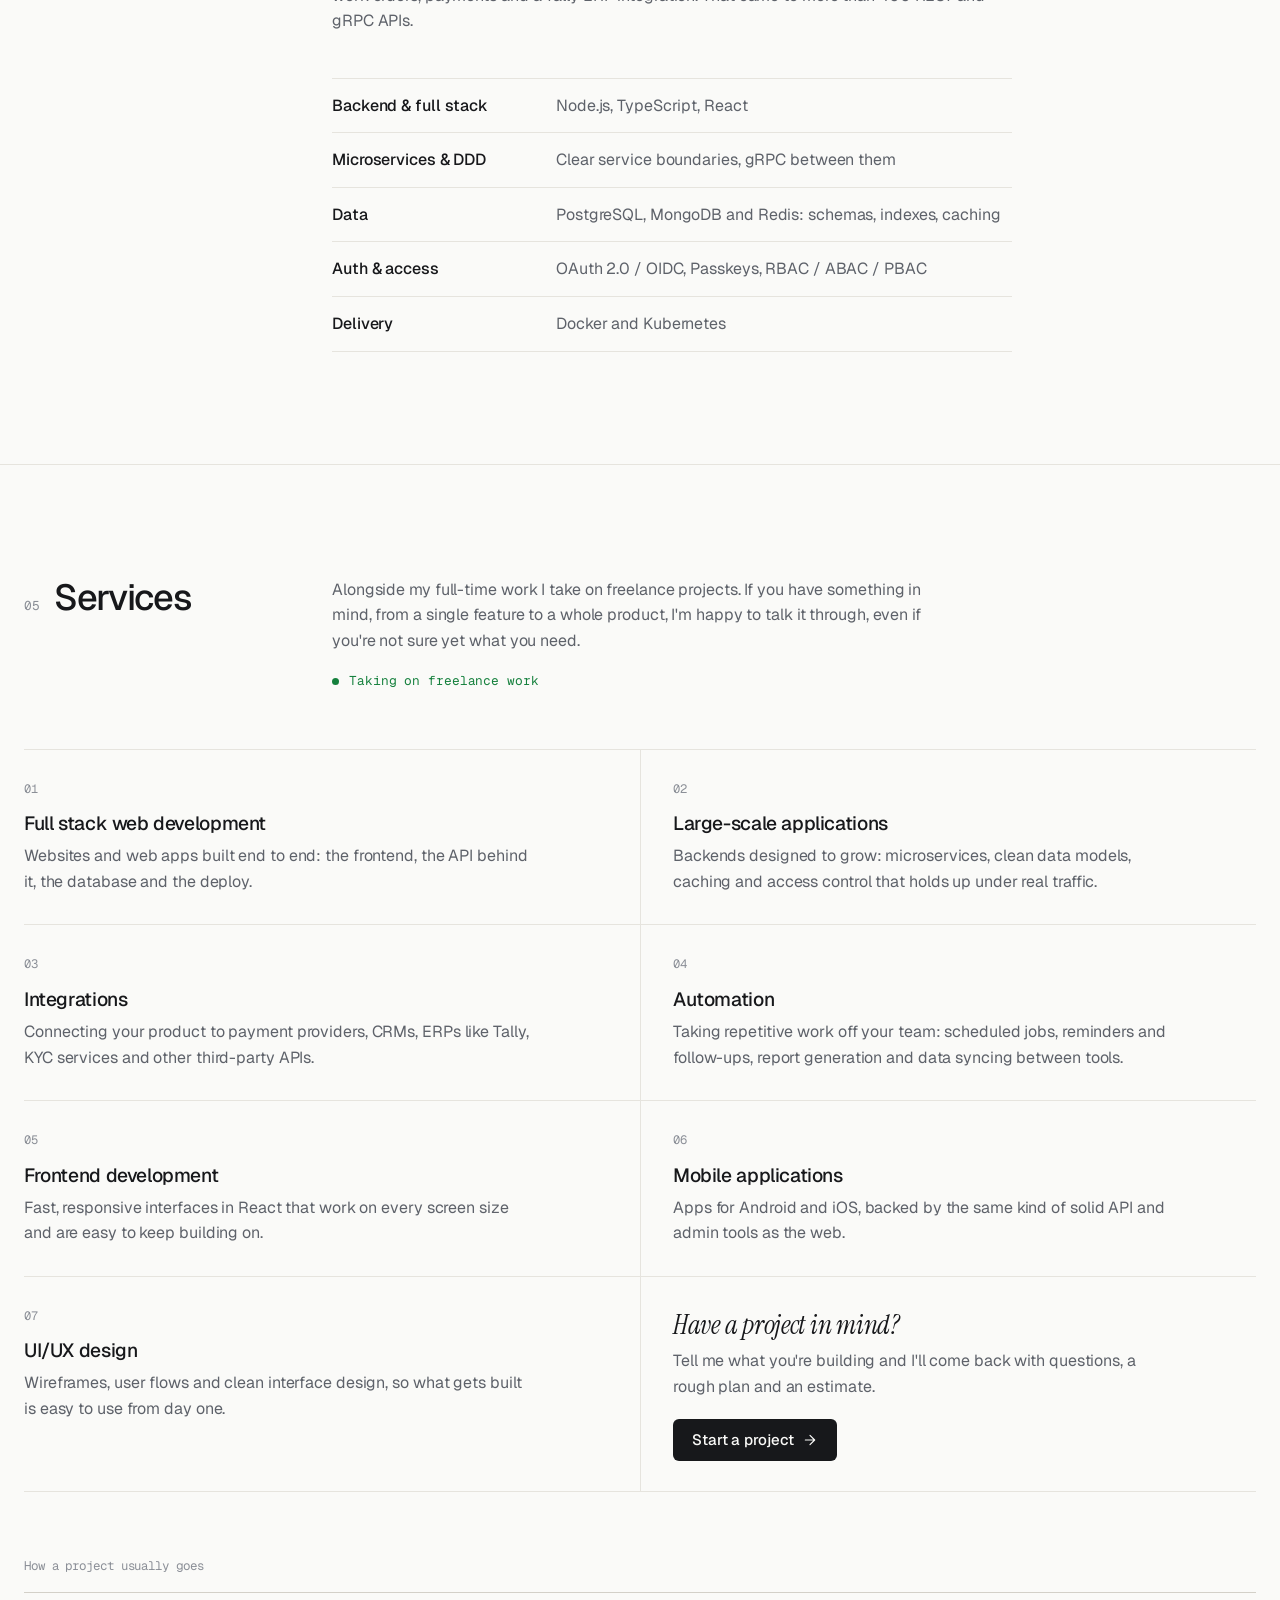
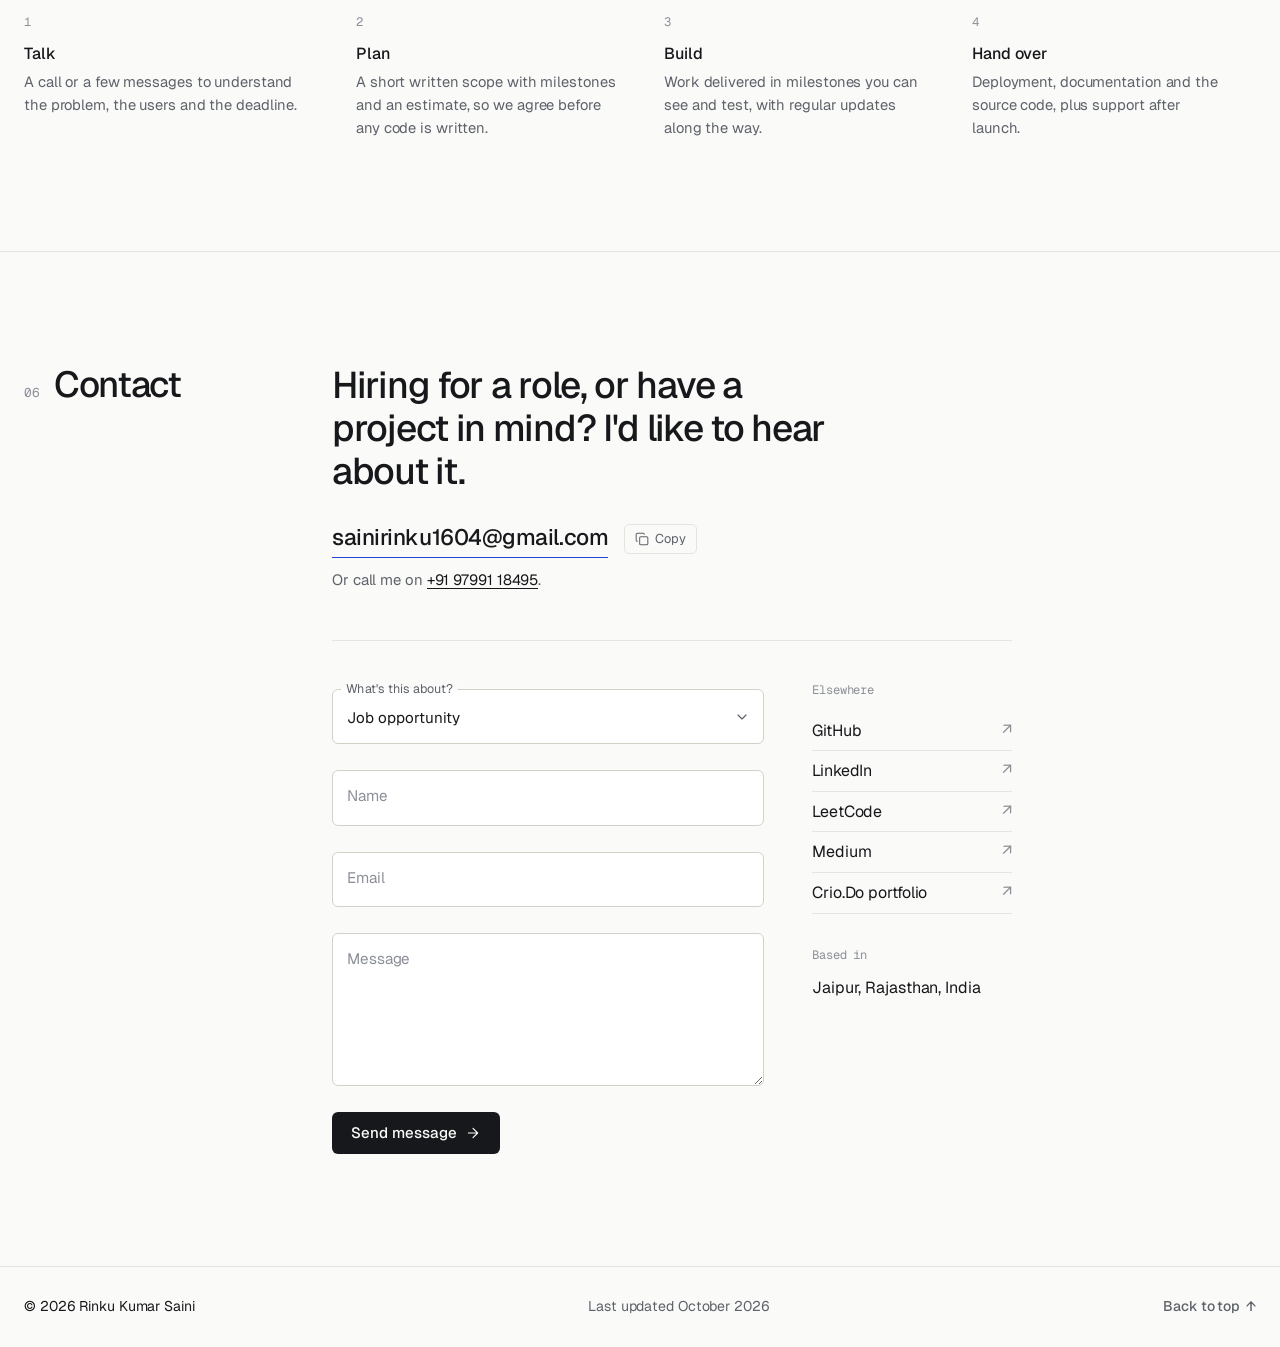
==== commit 0e5b48fc: "Update README and index.html for improved section order and clarity" ====
--- a/index.html
+++ b/index.html
@@ -97,11 +97,11 @@
     <nav class="nav container" aria-label="Main">
       <a class="logo" href="#home" aria-label="Rinku Kumar Saini, home"><span class="logo-mark">rks</span><span class="logo-name">Rinku Kumar Saini</span></a>
       <ul class="nav-links" id="nav-links">
+        <li><a href="#work">Work</a></li>
+        <li><a href="#experience">Experience</a></li>
+        <li><a href="#skills">Skills</a></li>
         <li><a href="#about">About</a></li>
-        <li><a href="#work">Work</a></li>
         <li><a href="#services">Services</a></li>
-        <li><a href="#skills">Skills</a></li>
-        <li><a href="#experience">Experience</a></li>
         <li><a href="#contact">Contact</a></li>
       </ul>
       <div class="share">
@@ -268,31 +268,11 @@
       </div>
     </section>
 
-    <!-- ============ ABOUT ============ -->
-    <section class="section" id="about">
-      <div class="container split">
-        <header class="sec-head reveal"><span class="sec-num">01</span><h2 class="title">About</h2></header>
-        <div class="sec-body">
-          <p class="lead reveal">I like the parts of software most people never see: the services, schemas and failure paths that decide whether a payment actually goes through.</p>
-          <p class="reveal">I've spent <span data-from="2024-06" data-format="words">a little over two years</span> building web applications and backend systems with Node.js, TypeScript, PostgreSQL, MongoDB and Redis. Most of that work has been microservices, authentication and wiring products into third-party providers.</p>
-          <p class="reveal">At <strong>WrathCode Technology</strong> I work on AGCX, a regulated crypto exchange: wallets, transactions, fiat on/off-ramp, KYC and security. Before that, at <strong>Octodo Solutions</strong>, I built the whole digital platform for Design2Occupancy, from the public website and CMS to the CRM, work orders, payments and a Tally ERP integration. That came to more than 400 REST and gRPC APIs.</p>
-
-          <ul class="focus-list reveal" aria-label="What I focus on">
-            <li><strong>Backend &amp; full stack</strong><span>Node.js, TypeScript, React</span></li>
-            <li><strong>Microservices &amp; DDD</strong><span>Clear service boundaries, gRPC between them</span></li>
-            <li><strong>Data</strong><span>PostgreSQL, MongoDB and Redis: schemas, indexes, caching</span></li>
-            <li><strong>Auth &amp; access</strong><span>OAuth 2.0 / OIDC, Passkeys, RBAC / ABAC / PBAC</span></li>
-            <li><strong>Delivery</strong><span>Docker and Kubernetes</span></li>
-          </ul>
-        </div>
-      </div>
-    </section>
-
     <!-- ============ WORK ============ -->
     <section class="section" id="work">
       <div class="container">
         <div class="split split-head">
-          <header class="sec-head reveal"><span class="sec-num">02</span><h2 class="title">Selected work</h2></header>
+          <header class="sec-head reveal"><span class="sec-num">01</span><h2 class="title">Selected work</h2></header>
           <p class="sec-intro reveal">Three products I've built that are running in production. Each one has a write-up covering what I built and how.</p>
         </div>
 
@@ -348,94 +328,10 @@
       </div>
     </section>
 
-    <!-- ============ SERVICES ============ -->
-    <section class="section" id="services">
-      <div class="container">
-        <div class="split split-head">
-          <header class="sec-head reveal"><span class="sec-num">03</span><h2 class="title">Services</h2></header>
-          <div class="reveal">
-            <p class="sec-intro">Alongside my full-time work I take on freelance projects. If you have something in mind, from a single feature to a whole product, I'm happy to talk it through, even if you're not sure yet what you need.</p>
-            <p class="avail"><span class="live-dot" aria-hidden="true"></span>Taking on freelance work</p>
-          </div>
-        </div>
-
-        <ol class="services">
-          <li class="reveal">
-            <span class="svc-num">01</span>
-            <h3>Full stack web development</h3>
-            <p>Websites and web apps built end to end: the frontend, the API behind it, the database and the deploy.</p>
-          </li>
-          <li class="reveal">
-            <span class="svc-num">02</span>
-            <h3>Large-scale applications</h3>
-            <p>Backends designed to grow: microservices, clean data models, caching and access control that holds up under real traffic.</p>
-          </li>
-          <li class="reveal">
-            <span class="svc-num">03</span>
-            <h3>Integrations</h3>
-            <p>Connecting your product to payment providers, CRMs, ERPs like Tally, KYC services and other third-party APIs.</p>
-          </li>
-          <li class="reveal">
-            <span class="svc-num">04</span>
-            <h3>Automation</h3>
-            <p>Taking repetitive work off your team: scheduled jobs, reminders and follow-ups, report generation and data syncing between tools.</p>
-          </li>
-          <li class="reveal">
-            <span class="svc-num">05</span>
-            <h3>Frontend development</h3>
-            <p>Fast, responsive interfaces in React that work on every screen size and are easy to keep building on.</p>
-          </li>
-          <li class="reveal">
-            <span class="svc-num">06</span>
-            <h3>Mobile applications</h3>
-            <p>Apps for Android and iOS, backed by the same kind of solid API and admin tools as the web.</p>
-          </li>
-          <li class="reveal">
-            <span class="svc-num">07</span>
-            <h3>UI/UX design</h3>
-            <p>Wireframes, user flows and clean interface design, so what gets built is easy to use from day one.</p>
-          </li>
-          <li class="svc-cta reveal">
-            <h3>Have a project in mind?</h3>
-            <p>Tell me what you're building and I'll come back with questions, a rough plan and an estimate.</p>
-            <a class="btn btn-primary" href="mailto:sainirinku1604@gmail.com?subject=Freelance%20project%20enquiry">Start a project <svg class="ic"><use href="#i-arrow"/></svg></a>
-          </li>
-        </ol>
-
-        <div class="process reveal">
-          <p class="process-label">How a project usually goes</p>
-          <ol>
-            <li><span>1</span><strong>Talk</strong>A call or a few messages to understand the problem, the users and the deadline.</li>
-            <li><span>2</span><strong>Plan</strong>A short written scope with milestones and an estimate, so we agree before any code is written.</li>
-            <li><span>3</span><strong>Build</strong>Work delivered in milestones you can see and test, with regular updates along the way.</li>
-            <li><span>4</span><strong>Hand over</strong>Deployment, documentation and the source code, plus support after launch.</li>
-          </ol>
-        </div>
-      </div>
-    </section>
-
-    <!-- ============ SKILLS ============ -->
-    <section class="section" id="skills">
-      <div class="container split">
-        <header class="sec-head reveal"><span class="sec-num">04</span><h2 class="title">Skills</h2></header>
-        <div class="sec-body">
-          <p class="sec-intro reveal">The tools I reach for day to day, grouped roughly by where they sit in a system.</p>
-          <dl class="skill-table reveal">
-            <div><dt>Backend</dt><dd><ul class="inline"><li>Node.js</li><li>TypeScript</li><li>JavaScript</li><li>Express.js</li><li>REST APIs</li><li>gRPC</li><li>WebSockets</li><li>Sequelize</li></ul></dd></div>
-            <div><dt>Databases</dt><dd><ul class="inline"><li>PostgreSQL</li><li>MongoDB</li><li>MS SQL Server</li><li>Redis</li><li>Schema design</li><li>Query optimization</li></ul></dd></div>
-            <div><dt>Architecture &amp; security</dt><dd><ul class="inline"><li>Microservices</li><li>DDD</li><li>Clean Architecture</li><li>RBAC / ABAC / PBAC</li><li>OAuth 2.0 / OIDC</li><li>Passkeys / JWT</li></ul></dd></div>
-            <div><dt>Frontend</dt><dd><ul class="inline"><li>React.js</li><li>Redux</li><li>HTML5</li><li>CSS3</li><li>Tailwind CSS</li></ul></dd></div>
-            <div><dt>DevOps &amp; cloud</dt><dd><ul class="inline"><li>Docker</li><li>Kubernetes</li><li>Linux</li><li>Nginx</li><li>PM2</li><li>AWS</li></ul></dd></div>
-            <div><dt>Tools &amp; FinTech</dt><dd><ul class="inline"><li>Git</li><li>GitHub Actions</li><li>Postman</li><li>Swagger</li><li>Fireblocks</li><li>Chainalysis</li><li>KYC providers</li></ul></dd></div>
-          </dl>
-        </div>
-      </div>
-    </section>
-
     <!-- ============ EXPERIENCE ============ -->
     <section class="section" id="experience">
       <div class="container split">
-        <header class="sec-head reveal"><span class="sec-num">05</span><h2 class="title">Experience</h2></header>
+        <header class="sec-head reveal"><span class="sec-num">02</span><h2 class="title">Experience</h2></header>
         <ol class="xp sec-body">
           <li class="reveal">
             <p class="xp-when">Jun 2026 – now <span class="xp-dur">· <span data-from="2026-06" data-format="short">4 mos</span></span> <span class="xp-now"><span class="live-dot" aria-hidden="true"></span>Current</span></p>
@@ -478,6 +374,110 @@
       </div>
     </section>
 
+    <!-- ============ SKILLS ============ -->
+    <section class="section" id="skills">
+      <div class="container split">
+        <header class="sec-head reveal"><span class="sec-num">03</span><h2 class="title">Skills</h2></header>
+        <div class="sec-body">
+          <p class="sec-intro reveal">The tools I reach for day to day, grouped roughly by where they sit in a system.</p>
+          <dl class="skill-table reveal">
+            <div><dt>Backend</dt><dd><ul class="inline"><li>Node.js</li><li>TypeScript</li><li>JavaScript</li><li>Express.js</li><li>REST APIs</li><li>gRPC</li><li>WebSockets</li><li>Sequelize</li></ul></dd></div>
+            <div><dt>Databases</dt><dd><ul class="inline"><li>PostgreSQL</li><li>MongoDB</li><li>MS SQL Server</li><li>Redis</li><li>Schema design</li><li>Query optimization</li></ul></dd></div>
+            <div><dt>Architecture &amp; security</dt><dd><ul class="inline"><li>Microservices</li><li>DDD</li><li>Clean Architecture</li><li>RBAC / ABAC / PBAC</li><li>OAuth 2.0 / OIDC</li><li>Passkeys / JWT</li></ul></dd></div>
+            <div><dt>Frontend</dt><dd><ul class="inline"><li>React.js</li><li>Redux</li><li>HTML5</li><li>CSS3</li><li>Tailwind CSS</li></ul></dd></div>
+            <div><dt>DevOps &amp; cloud</dt><dd><ul class="inline"><li>Docker</li><li>Kubernetes</li><li>Linux</li><li>Nginx</li><li>PM2</li><li>AWS</li></ul></dd></div>
+            <div><dt>Tools &amp; FinTech</dt><dd><ul class="inline"><li>Git</li><li>GitHub Actions</li><li>Postman</li><li>Swagger</li><li>Fireblocks</li><li>Chainalysis</li><li>KYC providers</li></ul></dd></div>
+          </dl>
+        </div>
+      </div>
+    </section>
+
+    <!-- ============ ABOUT ============ -->
+    <section class="section" id="about">
+      <div class="container split">
+        <header class="sec-head reveal"><span class="sec-num">04</span><h2 class="title">About</h2></header>
+        <div class="sec-body">
+          <p class="lead reveal">I like the parts of software most people never see: the services, schemas and failure paths that decide whether a payment actually goes through.</p>
+          <p class="reveal">I've spent <span data-from="2024-06" data-format="words">a little over two years</span> building web applications and backend systems with Node.js, TypeScript, PostgreSQL, MongoDB and Redis. Most of that work has been microservices, authentication and wiring products into third-party providers.</p>
+          <p class="reveal">At <strong>WrathCode Technology</strong> I work on AGCX, a regulated crypto exchange: wallets, transactions, fiat on/off-ramp, KYC and security. Before that, at <strong>Octodo Solutions</strong>, I built the whole digital platform for Design2Occupancy, from the public website and CMS to the CRM, work orders, payments and a Tally ERP integration. That came to more than 400 REST and gRPC APIs.</p>
+
+          <ul class="focus-list reveal" aria-label="What I focus on">
+            <li><strong>Backend &amp; full stack</strong><span>Node.js, TypeScript, React</span></li>
+            <li><strong>Microservices &amp; DDD</strong><span>Clear service boundaries, gRPC between them</span></li>
+            <li><strong>Data</strong><span>PostgreSQL, MongoDB and Redis: schemas, indexes, caching</span></li>
+            <li><strong>Auth &amp; access</strong><span>OAuth 2.0 / OIDC, Passkeys, RBAC / ABAC / PBAC</span></li>
+            <li><strong>Delivery</strong><span>Docker and Kubernetes</span></li>
+          </ul>
+        </div>
+      </div>
+    </section>
+
+    <!-- ============ SERVICES ============ -->
+    <section class="section" id="services">
+      <div class="container">
+        <div class="split split-head">
+          <header class="sec-head reveal"><span class="sec-num">05</span><h2 class="title">Services</h2></header>
+          <div class="reveal">
+            <p class="sec-intro">Alongside my full-time work I take on freelance projects. If you have something in mind, from a single feature to a whole product, I'm happy to talk it through, even if you're not sure yet what you need.</p>
+            <p class="avail"><span class="live-dot" aria-hidden="true"></span>Taking on freelance work</p>
+          </div>
+        </div>
+
+        <ol class="services">
+          <li class="reveal">
+            <span class="svc-num">01</span>
+            <h3>Full stack web development</h3>
+            <p>Websites and web apps built end to end: the frontend, the API behind it, the database and the deploy.</p>
+          </li>
+          <li class="reveal">
+            <span class="svc-num">02</span>
+            <h3>Large-scale applications</h3>
+            <p>Backends designed to grow: microservices, clean data models, caching and access control that holds up under real traffic.</p>
+          </li>
+          <li class="reveal">
+            <span class="svc-num">03</span>
+            <h3>Integrations</h3>
+            <p>Connecting your product to payment providers, CRMs, ERPs like Tally, KYC services and other third-party APIs.</p>
+          </li>
+          <li class="reveal">
+            <span class="svc-num">04</span>
+            <h3>Automation</h3>
+            <p>Taking repetitive work off your team: scheduled jobs, reminders and follow-ups, report generation and data syncing between tools.</p>
+          </li>
+          <li class="reveal">
+            <span class="svc-num">05</span>
+            <h3>Frontend development</h3>
+            <p>Fast, responsive interfaces in React that work on every screen size and are easy to keep building on.</p>
+          </li>
+          <li class="reveal">
+            <span class="svc-num">06</span>
+            <h3>Mobile applications</h3>
+            <p>Apps for Android and iOS, backed by the same kind of solid API and admin tools as the web.</p>
+          </li>
+          <li class="reveal">
+            <span class="svc-num">07</span>
+            <h3>UI/UX design</h3>
+            <p>Wireframes, user flows and clean interface design, so what gets built is easy to use from day one.</p>
+          </li>
+          <li class="svc-cta reveal">
+            <h3>Have a project in mind?</h3>
+            <p>Tell me what you're building and I'll come back with questions, a rough plan and an estimate.</p>
+            <a class="btn btn-primary" href="mailto:sainirinku1604@gmail.com?subject=Freelance%20project%20enquiry">Start a project <svg class="ic"><use href="#i-arrow"/></svg></a>
+          </li>
+        </ol>
+
+        <div class="process reveal">
+          <p class="process-label">How a project usually goes</p>
+          <ol>
+            <li><span>1</span><strong>Talk</strong>A call or a few messages to understand the problem, the users and the deadline.</li>
+            <li><span>2</span><strong>Plan</strong>A short written scope with milestones and an estimate, so we agree before any code is written.</li>
+            <li><span>3</span><strong>Build</strong>Work delivered in milestones you can see and test, with regular updates along the way.</li>
+            <li><span>4</span><strong>Hand over</strong>Deployment, documentation and the source code, plus support after launch.</li>
+          </ol>
+        </div>
+      </div>
+    </section>
+
     <!-- ============ CONTACT ============ -->
     <section class="section" id="contact">
       <div class="container split">
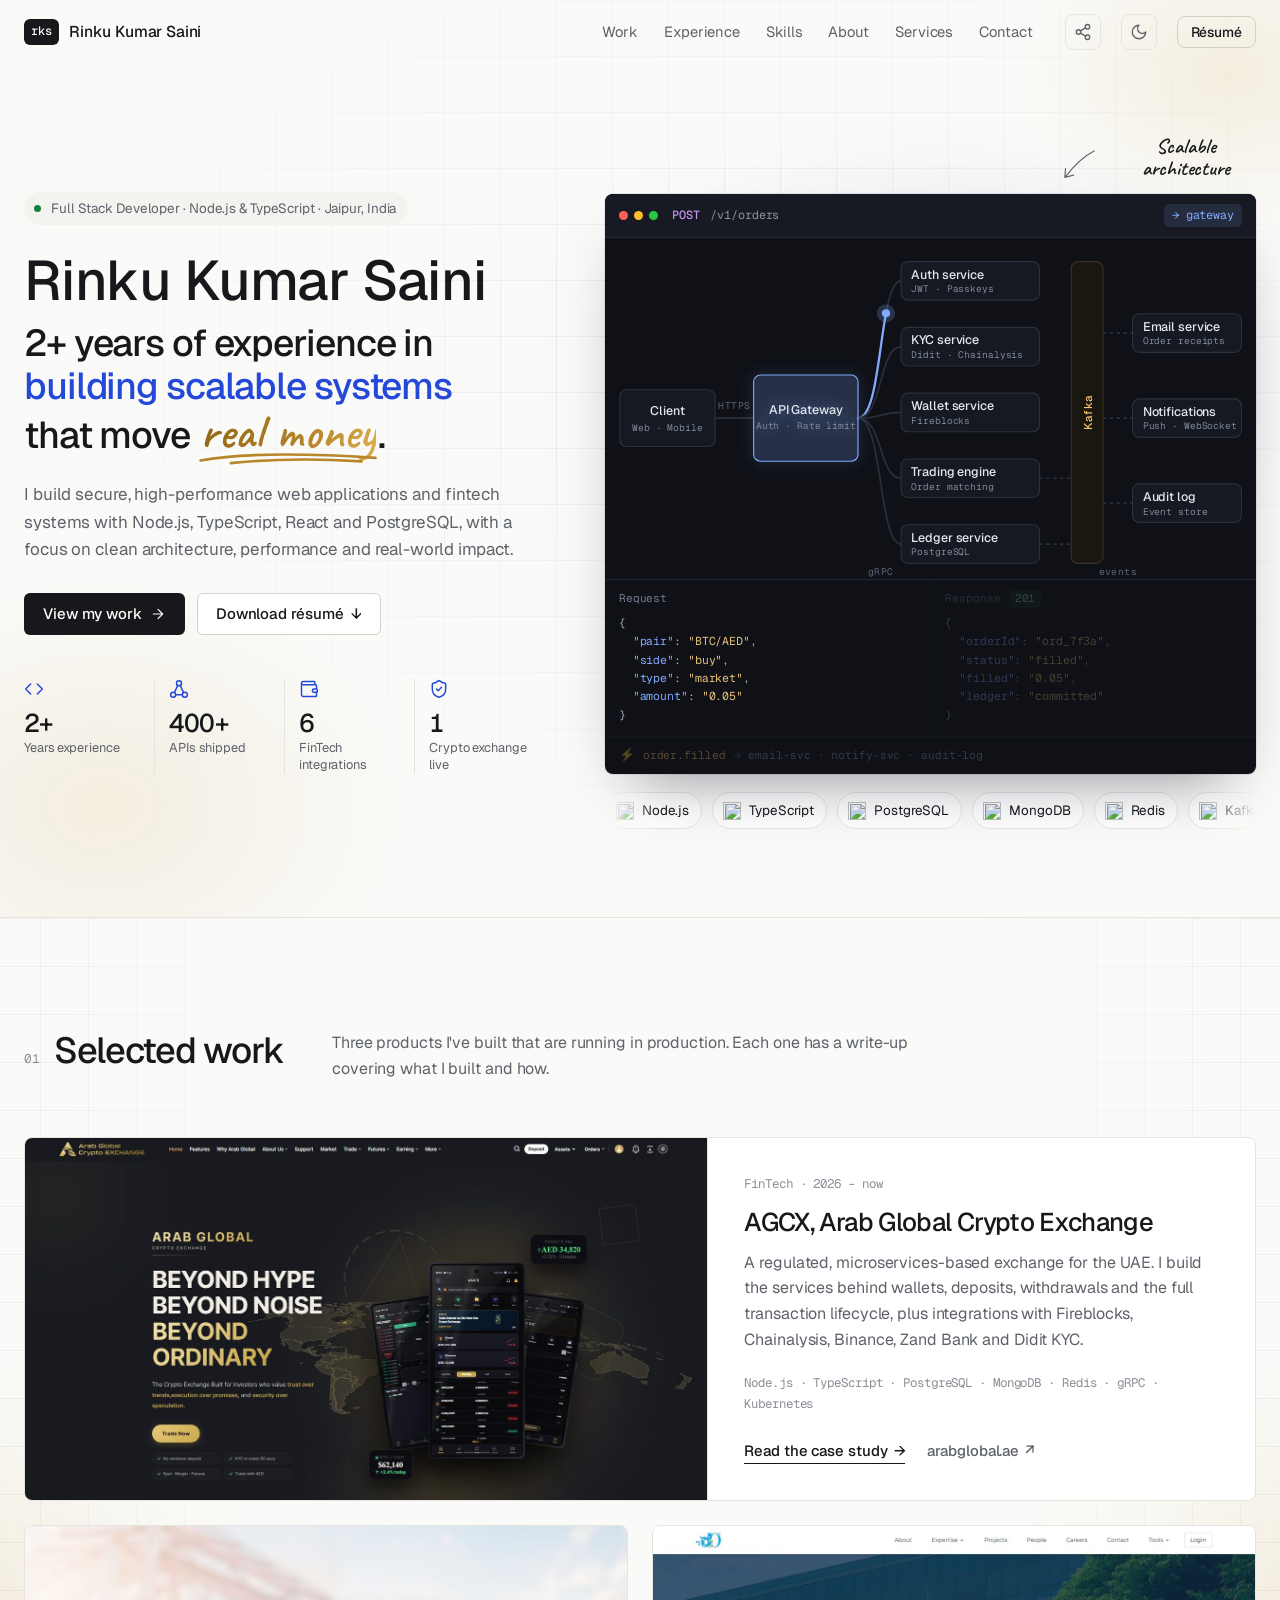
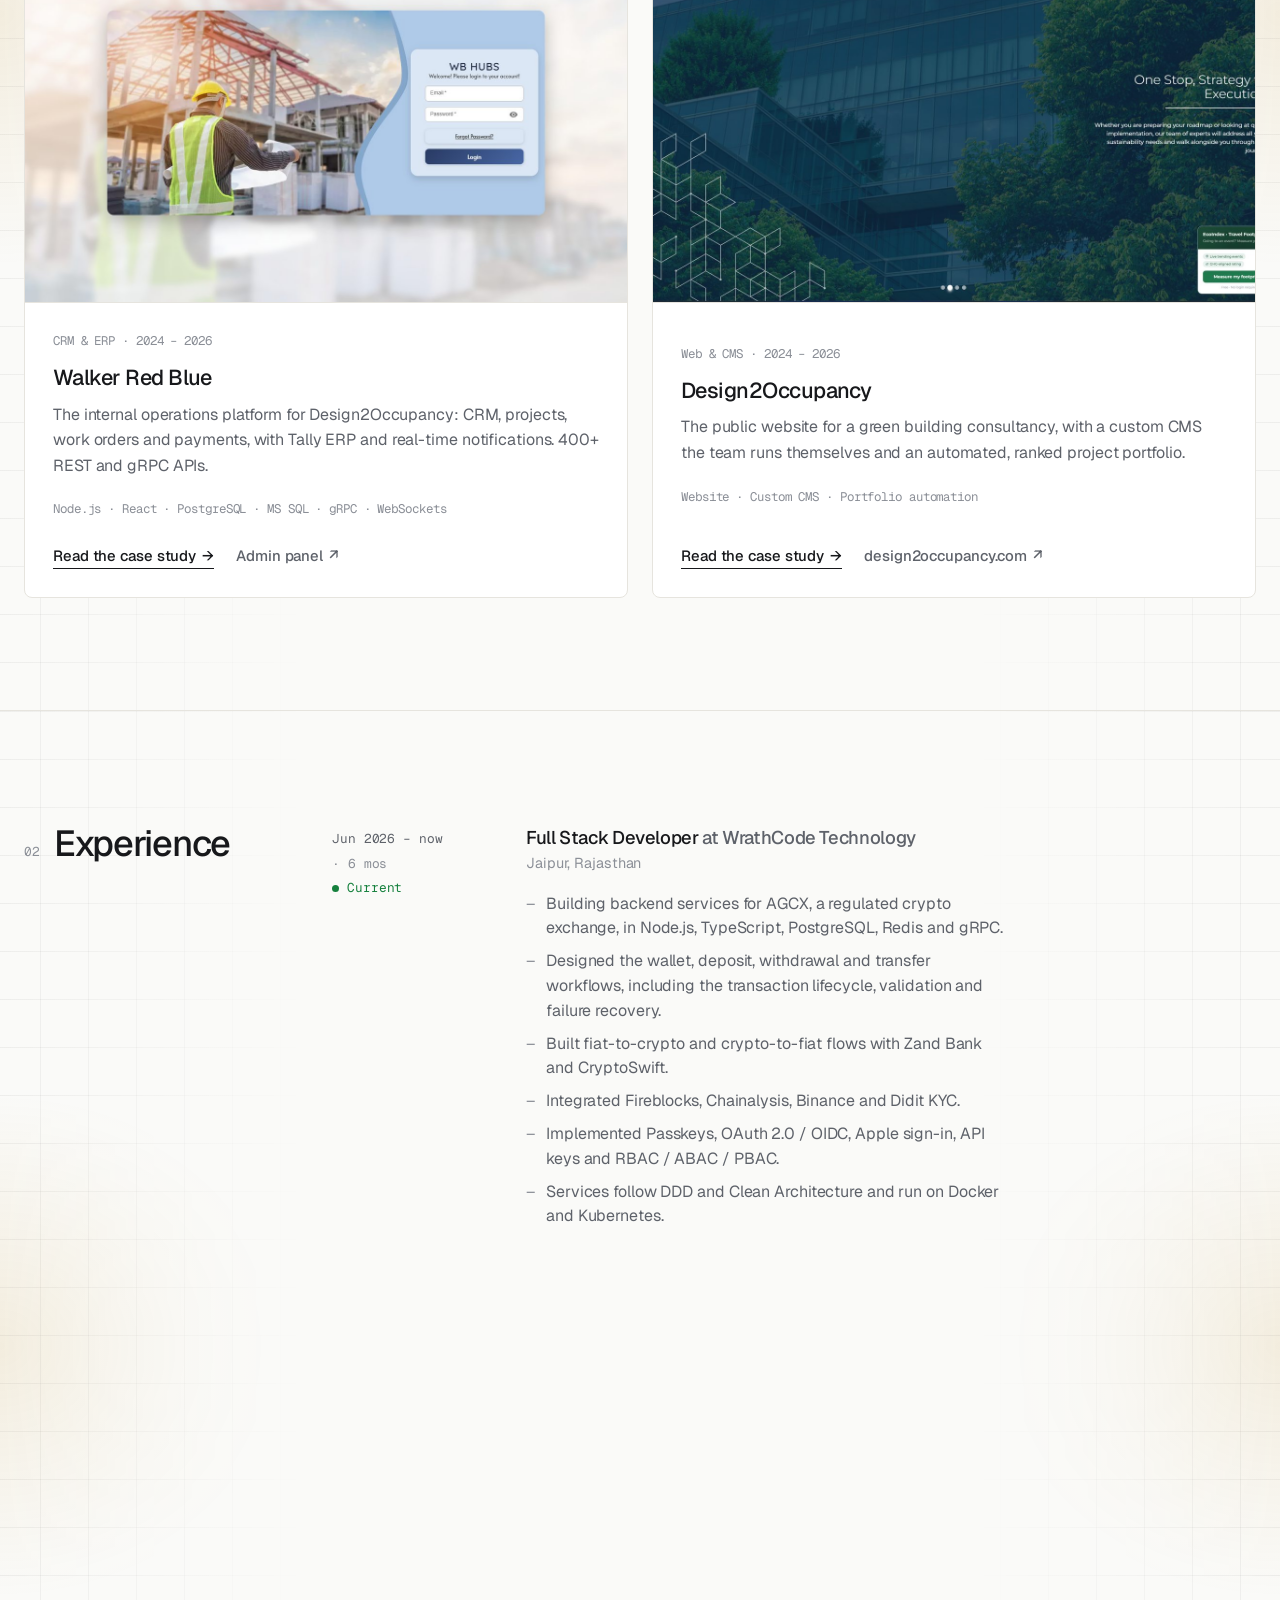
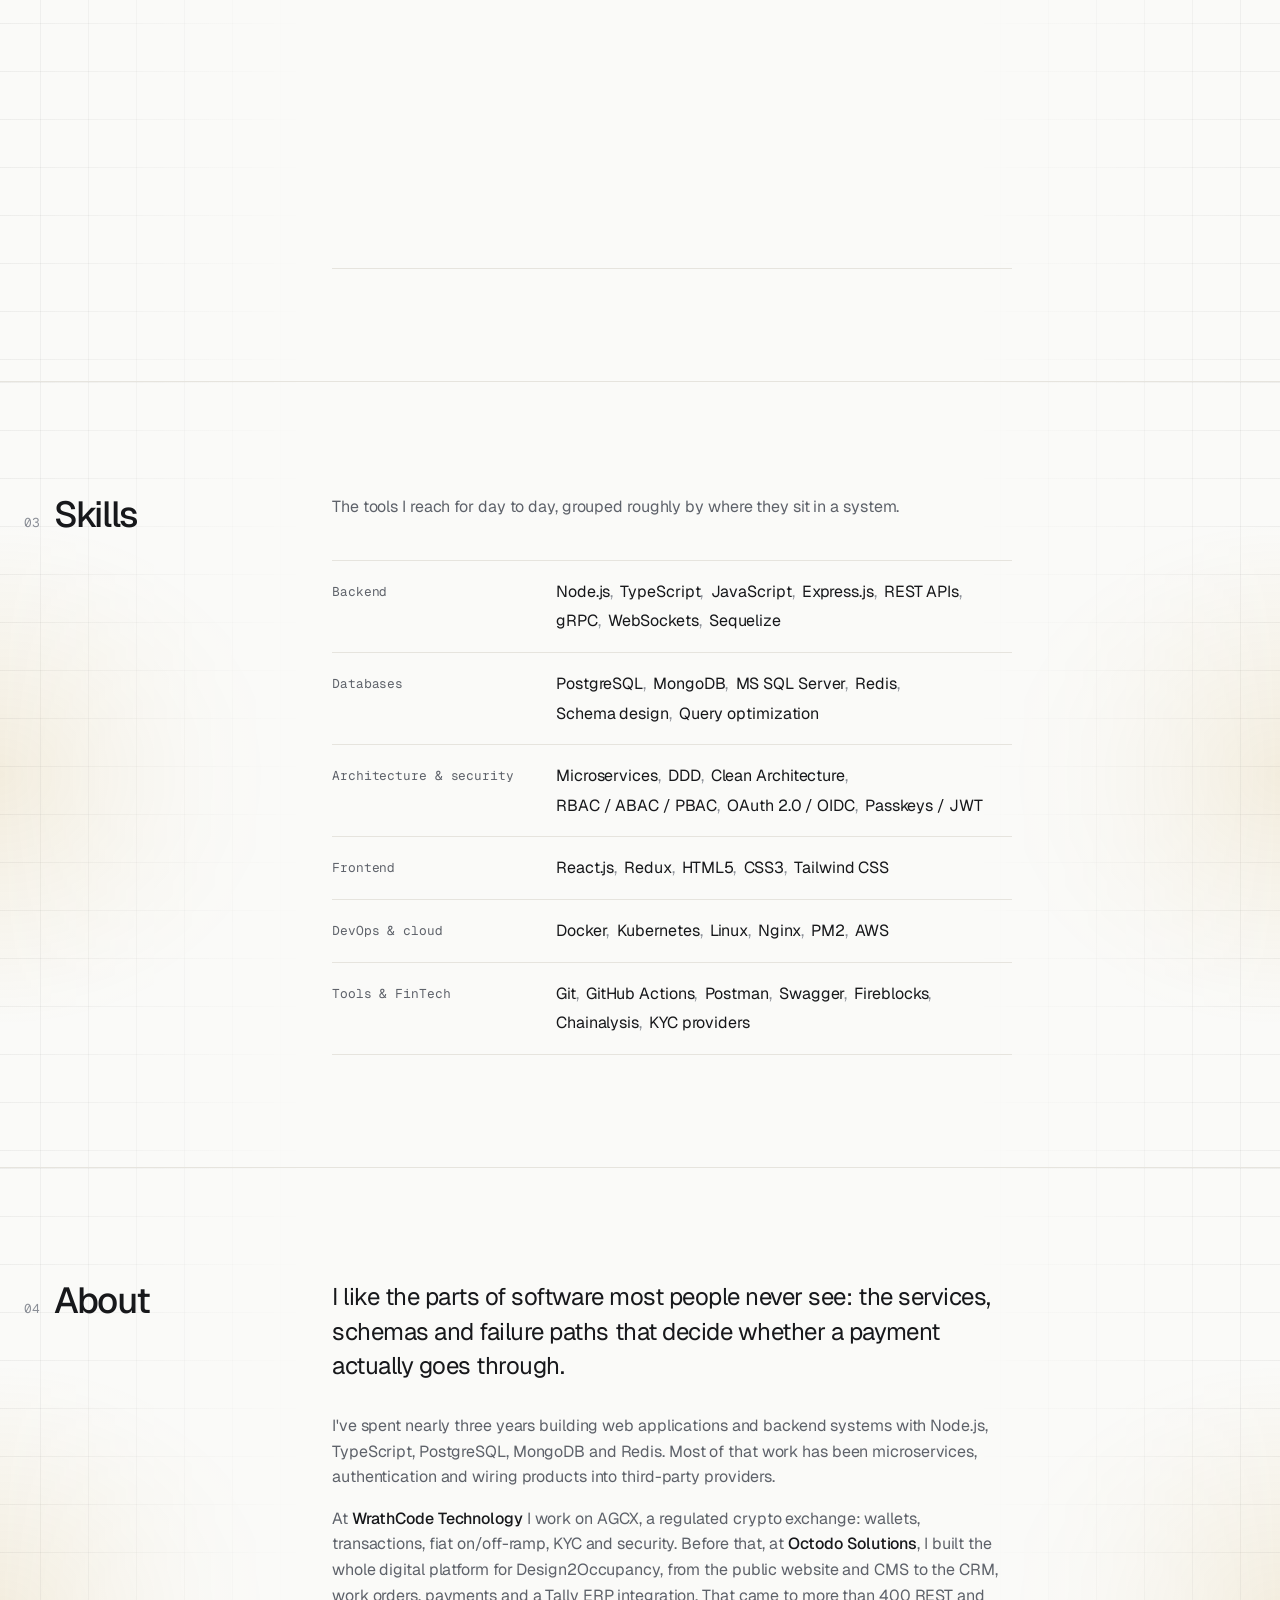
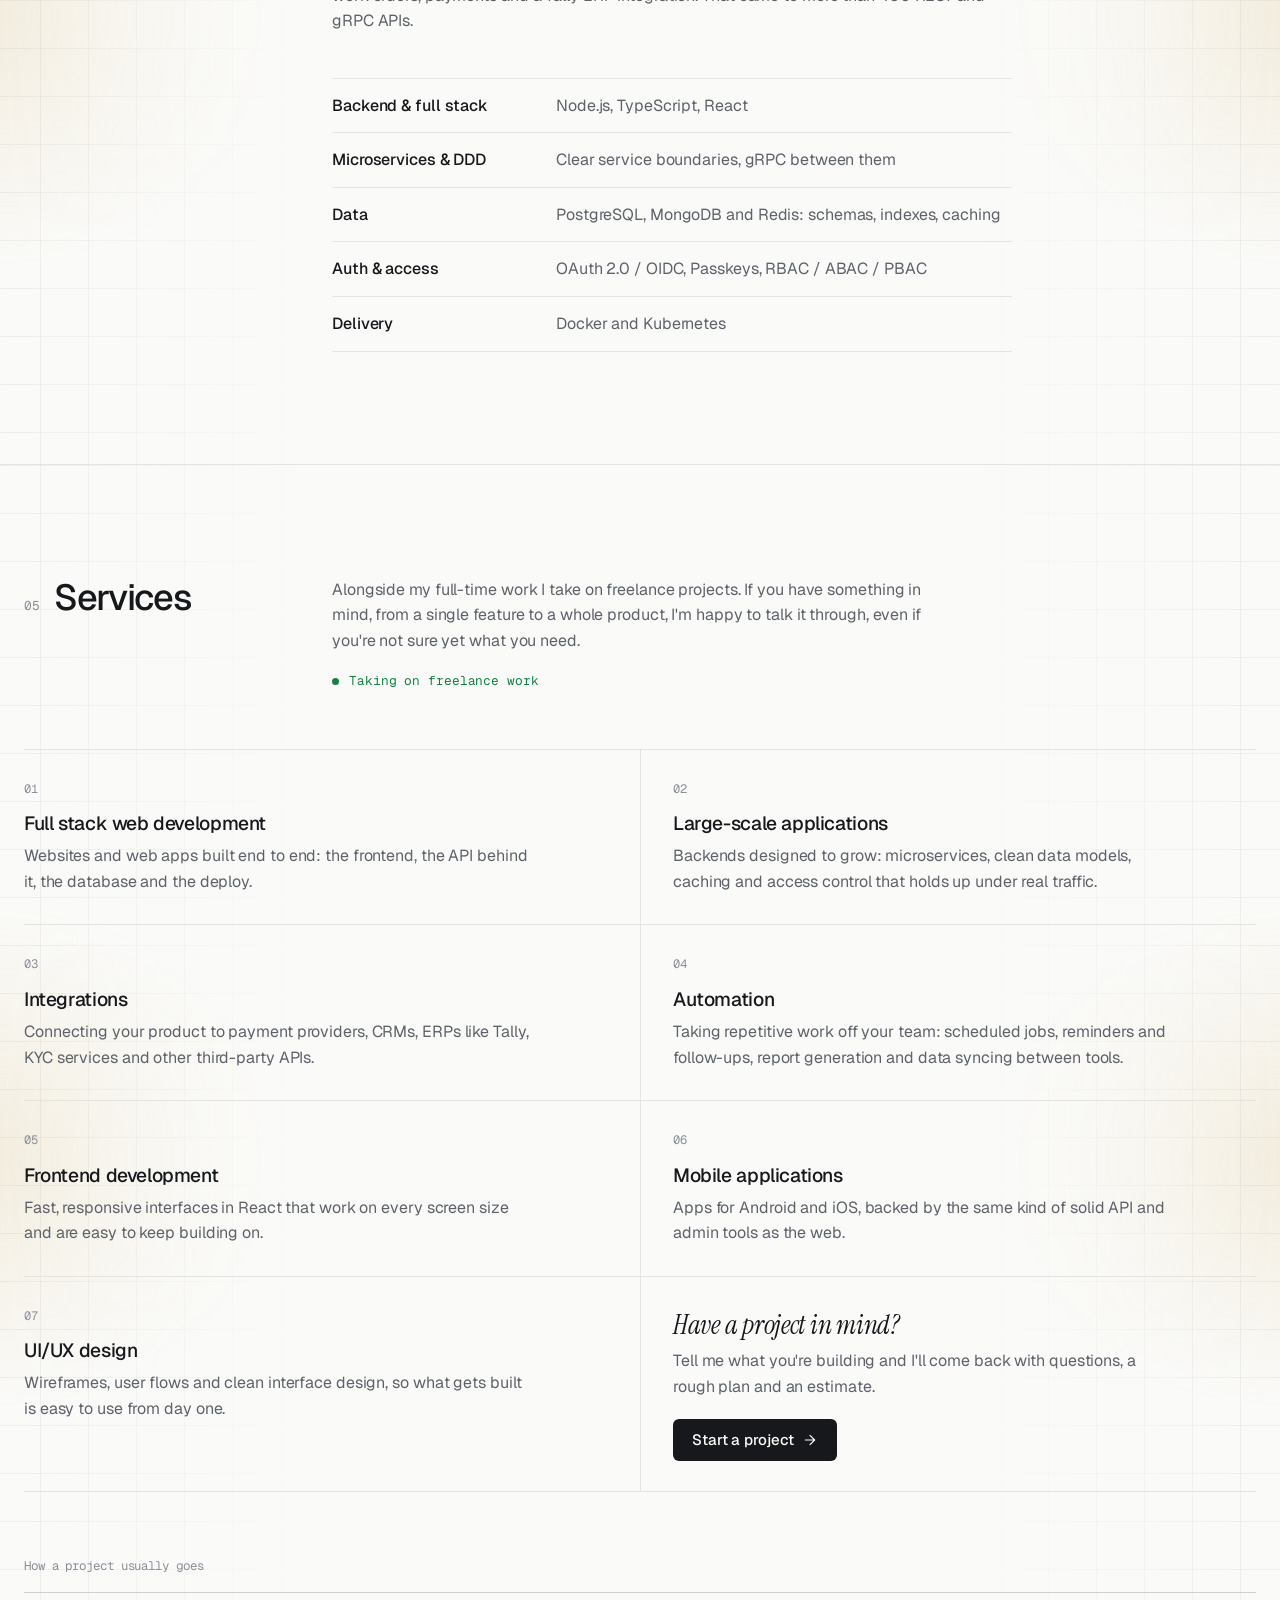
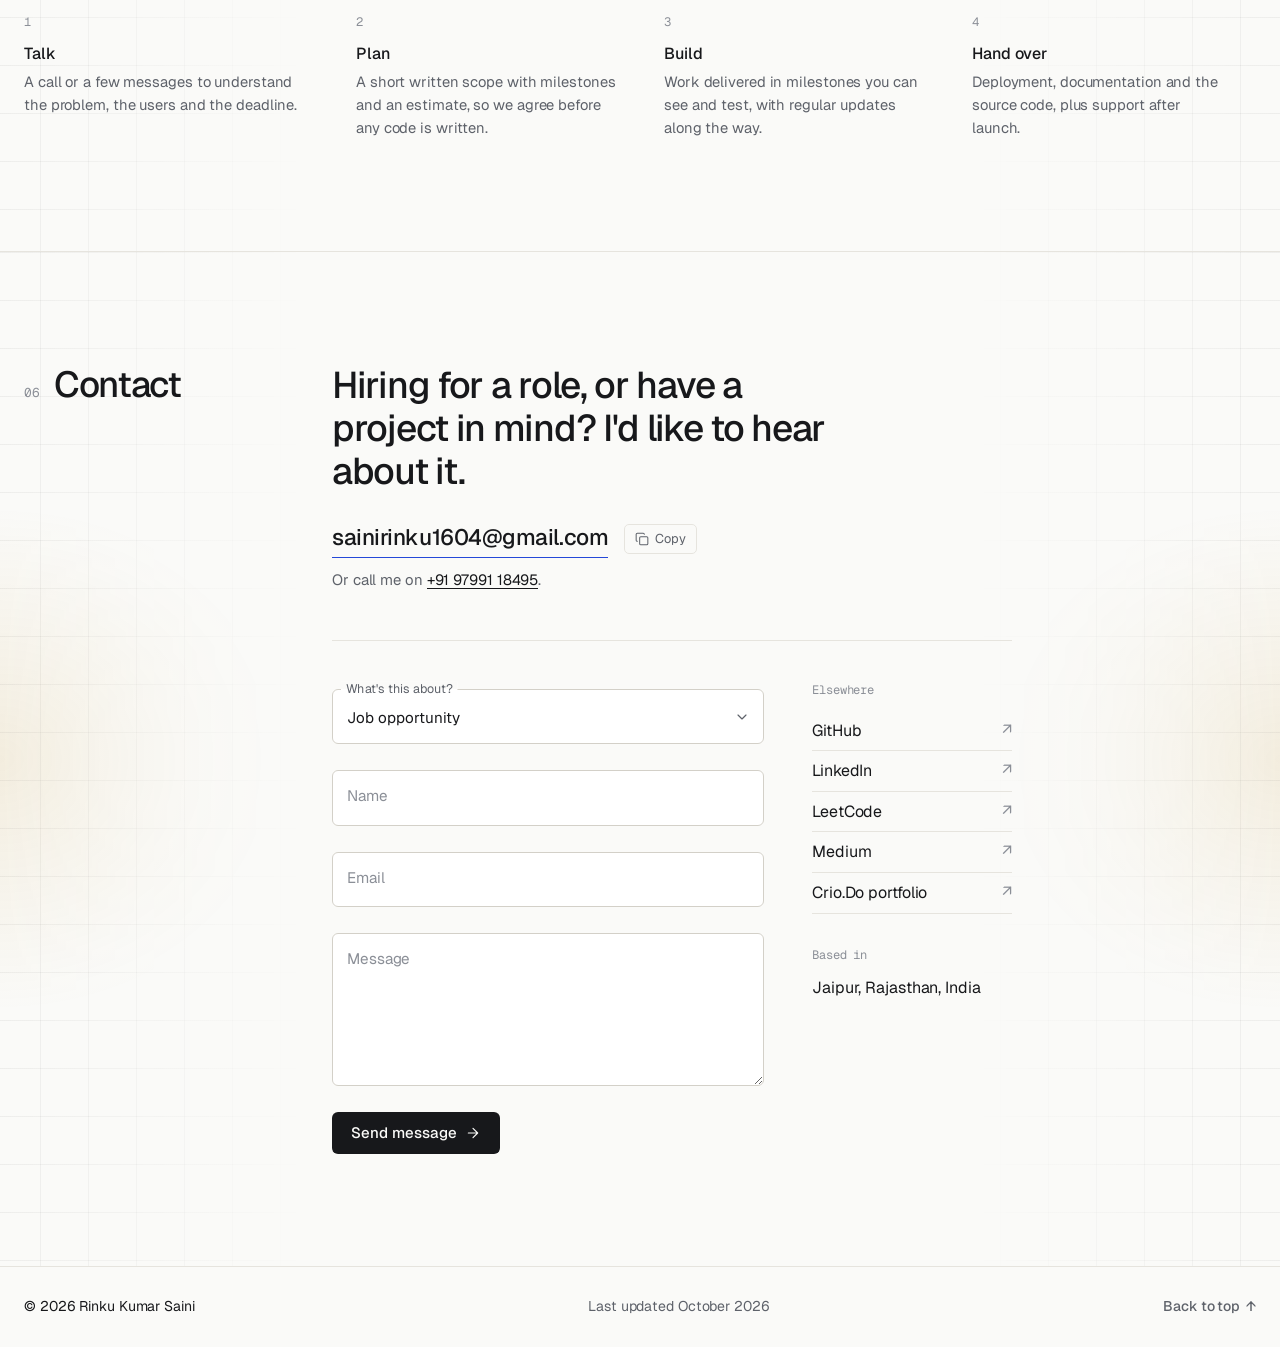
==== commit b18a9a61: "Enhance portfolio styles with new grid and glow effects; update HTML and JS for improved interactivi" ====
--- a/index.html
+++ b/index.html
@@ -25,10 +25,10 @@
   <link rel="preconnect" href="https://fonts.googleapis.com">
   <link rel="preconnect" href="https://fonts.gstatic.com" crossorigin>
   <link href="https://fonts.googleapis.com/css2?family=Geist:wght@400;500;600&family=Geist+Mono:wght@400;500&family=Instrument+Serif:ital@0;1&family=Caveat:wght@500;600&display=swap" rel="stylesheet">
-  <link rel="stylesheet" href="css/style.css?v=18">
+  <link rel="stylesheet" href="css/style.css?v=27">
 
   <script>document.documentElement.classList.add("js");</script>
-  <script src="js/theme.js?v=18"></script>
+  <script src="js/theme.js?v=27"></script>
   <script type="application/ld+json">
   {
     "@context": "https://schema.org",
@@ -127,12 +127,13 @@
   <main id="main">
     <!-- ============ HERO ============ -->
     <section class="hero" id="home">
+      <div class="hero-bg" aria-hidden="true"><span class="hb-grid"></span><span class="hb-glow"></span></div>
       <div class="container hero-grid">
         <div class="hero-text">
           <p class="kicker reveal"><span class="live-dot" aria-hidden="true"></span>Full Stack Developer · Node.js &amp; TypeScript · Jaipur, India</p>
           <h1 class="hero-title reveal">
             <span class="hero-name">Rinku Kumar Saini</span>
-            <span class="hero-sub"><span data-from="2024-06" data-format="years">2+ years</span> of experience in <span class="hero-blue">building scalable systems</span> that move <span class="script">real money<svg class="scribble" viewBox="0 0 220 18" preserveAspectRatio="none" aria-hidden="true"><path d="M3 12 C 50 4, 120 3, 217 9 M40 15 C 90 10, 150 10, 200 13"/></svg></span>.</span>
+            <span class="hero-sub"><span data-from="2024-06" data-format="years">2+ years</span> of experience in <span class="hero-blue">building scalable systems</span> that move <span class="script"><span class="script-text">real money</span><svg class="scribble" viewBox="0 0 220 18" preserveAspectRatio="none" aria-hidden="true"><path d="M3 12 C 50 4, 120 3, 217 9 M40 15 C 90 10, 150 10, 200 13"/></svg></span>.</span>
           </h1>
           <p class="intro reveal">I build secure, high-performance web applications and fintech systems with Node.js, TypeScript, React and PostgreSQL, with a focus on clean architecture, performance and real-world impact.</p>
           <div class="actions reveal">
@@ -549,6 +550,6 @@
     </div>
   </footer>
 
-  <script src="js/main.js?v=18" defer></script>
+  <script src="js/main.js?v=27" defer></script>
 </body>
 </html>
--- a/css/style.css
+++ b/css/style.css
@@ -19,6 +19,16 @@
   --header-bg: rgba(13, 14, 17, 0.78);
   --menu-bg: rgba(13, 14, 17, 0.97);
   --shadow: rgba(0, 0, 0, 0.45);
+  --grid-line: rgba(255, 255, 255, 0.045);
+  --grid-hi: rgba(143, 176, 255, 0.35);
+  --dot: rgba(255, 255, 255, 0.09);
+  --glow-a: rgba(91, 132, 255, 0.16);
+  --glow-b: rgba(212, 165, 72, 0.13);
+  --gold: #E3B34C;
+  --gold-2: #F6D88A;
+  --gold-deep: #B8862B;
+  --gold-glow: rgba(227, 179, 76, 0.14);
+  --gold-line: rgba(227, 179, 76, 0.42);
   --btn-hover: #FFFFFF;
 
   /* Aliases used by the project pages */
@@ -58,6 +68,16 @@
   --header-bg: rgba(250, 250, 248, 0.82);
   --menu-bg: rgba(250, 250, 248, 0.98);
   --shadow: rgba(23, 24, 27, 0.08);
+  --grid-line: rgba(23, 24, 27, 0.055);
+  --grid-hi: rgba(36, 72, 216, 0.28);
+  --dot: rgba(23, 24, 27, 0.12);
+  --glow-a: rgba(36, 72, 216, 0.10);
+  --glow-b: rgba(196, 146, 42, 0.12);
+  --gold: #B8862B;
+  --gold-2: #E0B455;
+  --gold-deep: #8F6514;
+  --gold-glow: rgba(196, 146, 42, 0.12);
+  --gold-line: rgba(184, 134, 43, 0.38);
   --btn-hover: #33353B;
   --soft: rgba(23, 24, 27, 0.025);
   color-scheme: light;
@@ -181,7 +201,26 @@
 .share-menu .done, .share-menu .done .ic { color: var(--ok); }
 
 /* ---------- Hero ---------- */
-.hero { padding-top: calc(var(--header-h) + 72px); padding-bottom: 88px; overflow: hidden; }
+.hero { position: relative; isolation: isolate; padding-top: calc(var(--header-h) + 72px); padding-bottom: 88px; overflow: hidden; }
+/* Hero background: graph-paper grid, soft glows and a grid spotlight that follows the cursor */
+.hero-bg { position: absolute; inset: 0; z-index: -1; pointer-events: none; }
+.hb-grid, .hb-glow { position: absolute; inset: 0; }
+.hb-grid {
+  background-image: linear-gradient(var(--grid-line) 1px, transparent 1px), linear-gradient(90deg, var(--grid-line) 1px, transparent 1px);
+  background-size: 56px 56px; background-position: center top;
+}
+.hb-grid {
+  -webkit-mask-image: radial-gradient(ellipse 75% 70% at 60% 40%, #000 25%, transparent 78%);
+  mask-image: radial-gradient(ellipse 75% 70% at 60% 40%, #000 25%, transparent 78%);
+}
+.hb-glow {
+  background:
+    radial-gradient(520px 380px at 74% 42%, var(--glow-a), transparent 70%),
+    radial-gradient(420px 320px at 8% 88%, var(--glow-b), transparent 70%),
+    radial-gradient(300px 220px at 96% 8%, var(--gold-glow), transparent 70%);
+  animation: glow-drift 16s ease-in-out infinite alternate;
+}
+@keyframes glow-drift { to { transform: translate(-24px, 16px) scale(1.04); } }
 .hero-grid { display: grid; grid-template-columns: minmax(0, 0.9fr) minmax(0, 1.1fr); gap: 48px; align-items: center; }
 .kicker {
   display: inline-flex; align-items: center; gap: 10px; margin-bottom: 26px; padding: 6px 12px 6px 10px; border-radius: 999px;
@@ -191,7 +230,13 @@
 .hero-name { display: block; font-size: clamp(2.2rem, 1.4rem + 2.6vw, 3.5rem); line-height: 1.05; margin-bottom: 12px; white-space: nowrap; }
 .hero-sub { display: block; font-size: clamp(1.5rem, 1.05rem + 1.6vw, 2.4rem); line-height: 1.16; letter-spacing: -0.03em; max-width: 21ch; }
 .hero-blue { color: var(--accent); }
-.script { position: relative; display: inline-block; font-family: "Caveat", var(--serif), cursive; font-weight: 600; font-size: 1.32em; line-height: 1; letter-spacing: 0; color: var(--accent); padding: 0 2px; }
+.script { position: relative; display: inline-block; font-family: "Caveat", var(--serif), cursive; font-weight: 600; font-size: 1.32em; line-height: 1; letter-spacing: 0; color: var(--gold); padding: 0 2px; }
+.script-text {
+  background: linear-gradient(100deg, var(--gold-deep) 0%, var(--gold) 30%, var(--gold-2) 50%, var(--gold) 70%, var(--gold-deep) 100%);
+  background-size: 220% 100%; -webkit-background-clip: text; background-clip: text; color: transparent;
+  animation: gold-shimmer 5s ease-in-out infinite;
+}
+@keyframes gold-shimmer { 0%, 100% { background-position: 100% 0; } 50% { background-position: 0 0; } }
 .scribble { position: absolute; left: 0; right: 0; bottom: -0.16em; width: 100%; height: 0.32em; overflow: visible; }
 .scribble path { fill: none; stroke: currentColor; stroke-width: 3; stroke-linecap: round; stroke-dasharray: 420; stroke-dashoffset: 420; }
 .js .hero-title.in .scribble path { animation: draw 1.1s var(--ease) .7s forwards; }
@@ -312,7 +357,47 @@
 @keyframes ping { 0% { transform: scale(.6); opacity: .7; } 80%, 100% { transform: scale(1.6); opacity: 0; } }
 
 /* ---------- Sections ---------- */
-.section { padding-block: 112px; border-top: 1px solid var(--line); }
+.section { position: relative; isolation: isolate; padding-block: 112px; border-top: 1px solid var(--line); }
+.section::before { content: ""; position: absolute; inset: 0; z-index: -1; pointer-events: none; }
+/* Pattern effects shared by the hero and every section (layers injected by main.js):
+   .fx-spot reveals the section's pattern in gold around the cursor; .fx-flash sweeps a band of light across it */
+.hero { --pat-img: linear-gradient(var(--gold-line) 1px, transparent 1px), linear-gradient(90deg, var(--gold-line) 1px, transparent 1px); --pat-size: 56px 56px; --pat-pos: center top; --pat-mask: radial-gradient(ellipse 75% 70% at 60% 40%, #000 25%, transparent 78%); }
+.section { --pat-img: linear-gradient(var(--gold-line) 1px, transparent 1px), linear-gradient(90deg, var(--gold-line) 1px, transparent 1px); --pat-size: 48px 48px; --pat-pos: center top; --pat-mask: linear-gradient(90deg, #000, transparent 24%, transparent 76%, #000); }
+
+.fx { position: absolute; inset: 0; z-index: -1; pointer-events: none; overflow: hidden; }
+.fx-spot, .fx-flash { position: absolute; inset: 0; background-image: var(--pat-img); background-size: var(--pat-size); background-position: var(--pat-pos, 0 0); }
+.fx-spot {
+  opacity: 0; transition: opacity .4s;
+  -webkit-mask-image: radial-gradient(210px circle at var(--mx, -999px) var(--my, -999px), #000, transparent 72%);
+  mask-image: radial-gradient(210px circle at var(--mx, -999px) var(--my, -999px), #000, transparent 72%);
+}
+.fx-spot::after { content: ""; position: absolute; inset: 0; background: radial-gradient(240px circle at var(--mx, -999px) var(--my, -999px), var(--gold-glow), transparent 70%); }
+.spot-on > .fx .fx-spot { opacity: 1; }
+.fx-flash {
+  opacity: 1; filter: brightness(1.7) saturate(1.25);
+  -webkit-mask-image: var(--pat-mask), linear-gradient(135deg, transparent 44%, #000 49%, #000 51%, transparent 56%);
+  mask-image: var(--pat-mask), linear-gradient(135deg, transparent 44%, #000 49%, #000 51%, transparent 56%);
+  -webkit-mask-size: 100% 100%, 300% 300%; mask-size: 100% 100%, 300% 300%;
+  -webkit-mask-repeat: no-repeat; mask-repeat: no-repeat;
+  -webkit-mask-position: 0 0, 90% 90%; mask-position: 0 0, 90% 90%;
+  -webkit-mask-composite: source-in; mask-composite: intersect;
+  animation: flash-sweep 8s ease-in-out infinite; animation-delay: var(--flash-delay, 0s);
+}
+@keyframes flash-sweep {
+  0% { -webkit-mask-position: 0 0, 90% 90%; mask-position: 0 0, 90% 90%; }
+  38%, 100% { -webkit-mask-position: 0 0, 10% 10%; mask-position: 0 0, 10% 10%; }
+}
+
+/* Static background: the same fine grid on both side edges of every section, with gold glows on each side */
+.section::before {
+  background-image:
+    radial-gradient(420px 360px at 0% 50%, var(--gold-glow), transparent 70%),
+    radial-gradient(420px 360px at 100% 50%, var(--gold-glow), transparent 70%),
+    linear-gradient(var(--grid-line) 1px, transparent 1px), linear-gradient(90deg, var(--grid-line) 1px, transparent 1px);
+  background-size: 100% 100%, 100% 100%, 48px 48px, 48px 48px;
+  background-position: 0 0, 0 0, center top, center top;
+  -webkit-mask-image: var(--pat-mask); mask-image: var(--pat-mask);
+}
 .split { display: grid; grid-template-columns: 260px minmax(0, 1fr); gap: 48px; }
 .sec-head .title { white-space: nowrap; }
 .sec-head { display: flex; align-items: baseline; gap: 14px; align-self: start; position: sticky; top: calc(var(--header-h) + 32px); }
@@ -541,6 +626,7 @@
   .hero-visual { height: auto; }
   .arch { position: relative; left: auto; top: auto; width: 100%; }
   .note, .arrow { display: none; }
+  .hb-grid { -webkit-mask-image: radial-gradient(ellipse 90% 60% at 50% 30%, #000 20%, transparent 75%); mask-image: radial-gradient(ellipse 90% 60% at 50% 30%, #000 20%, transparent 75%); }
   .hero-visual { padding-top: 0; }
   .focus-list li, .skill-table > div, .xp > li { grid-template-columns: 1fr; gap: 6px; }
   .xp-when { line-height: 1.6; }
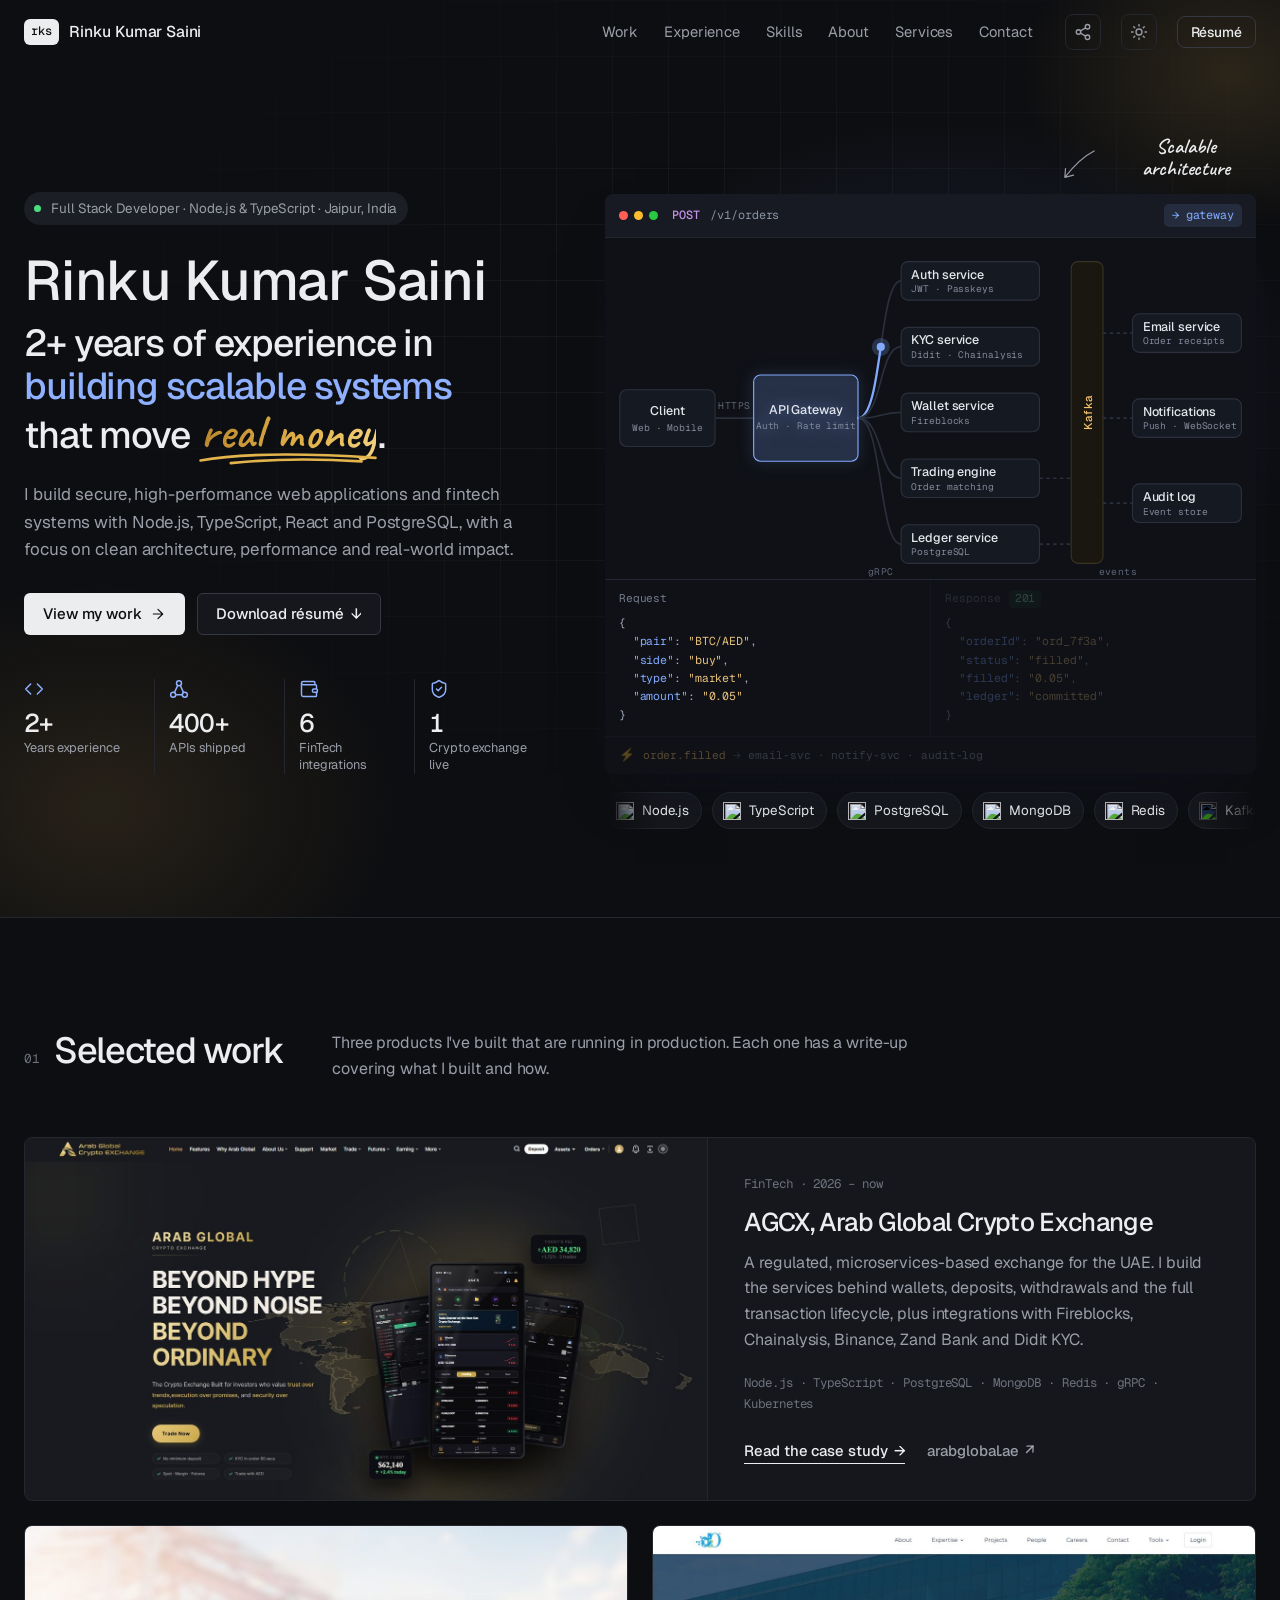
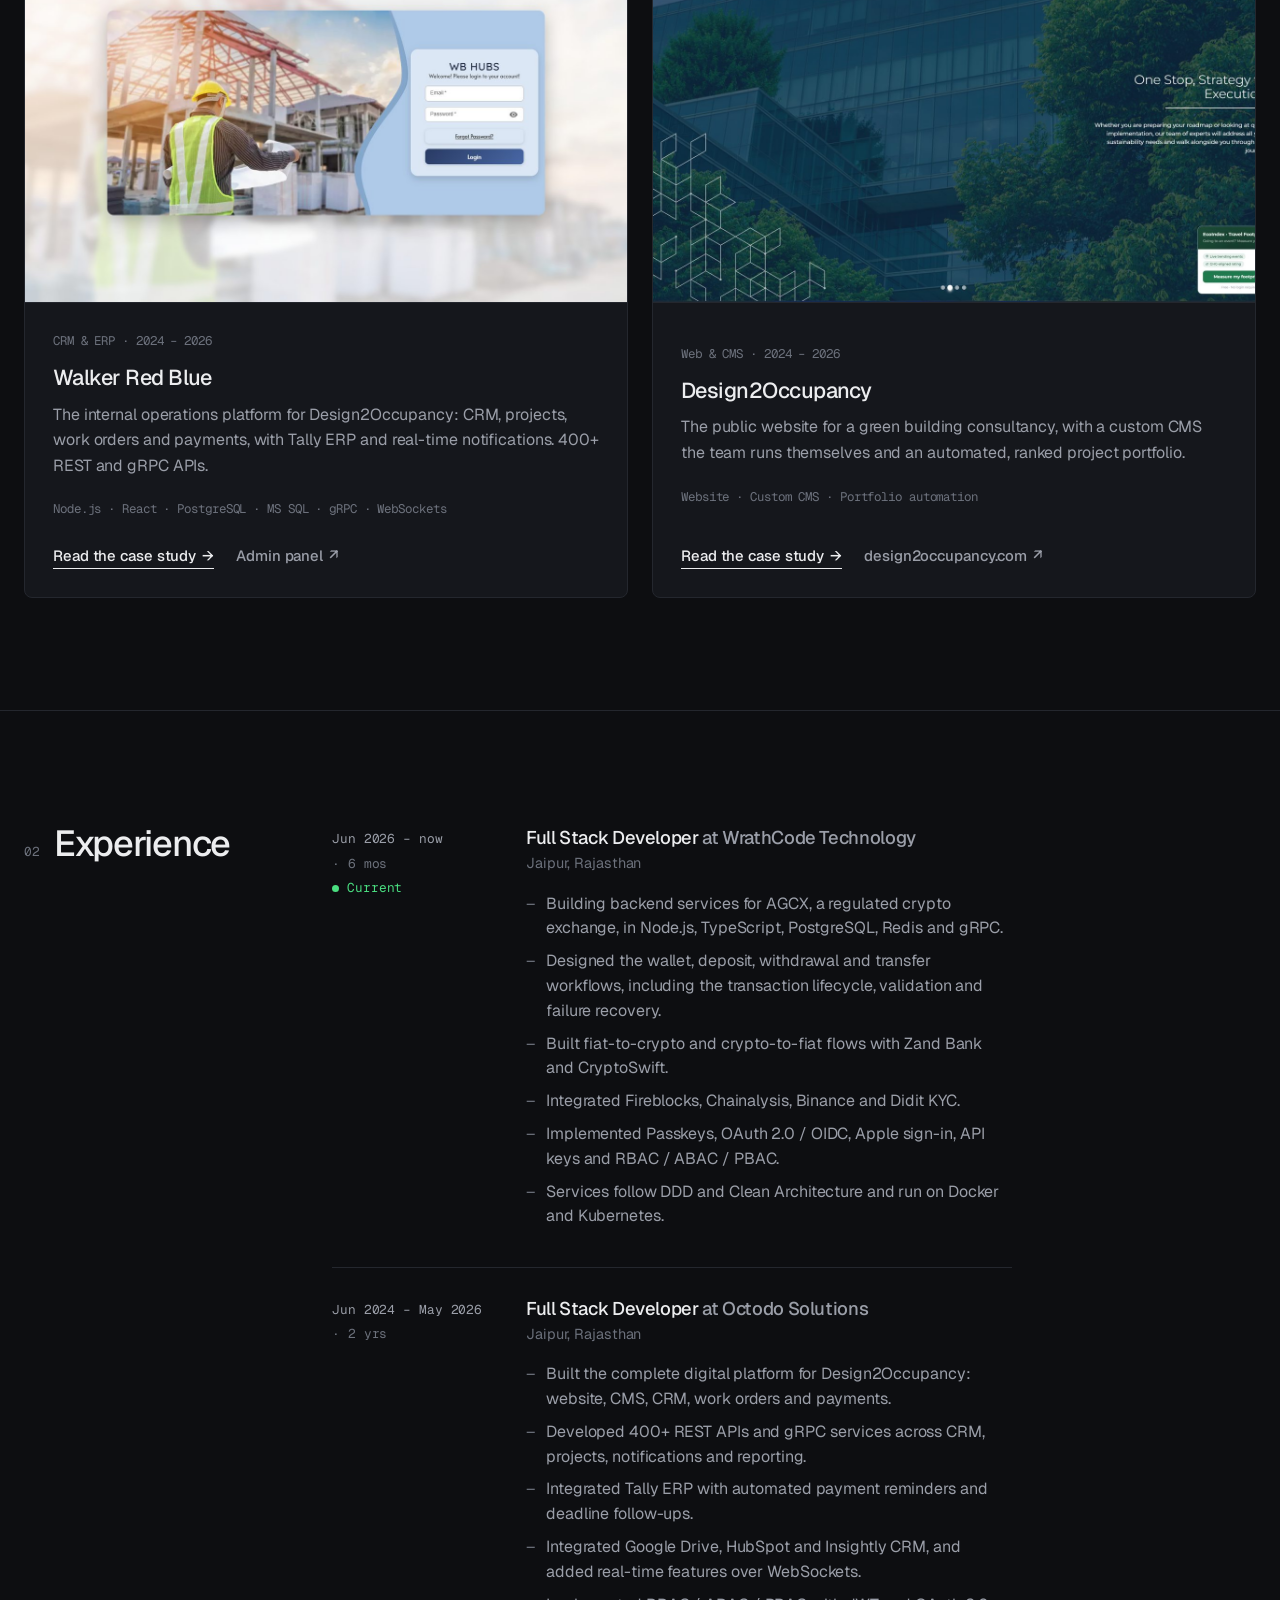
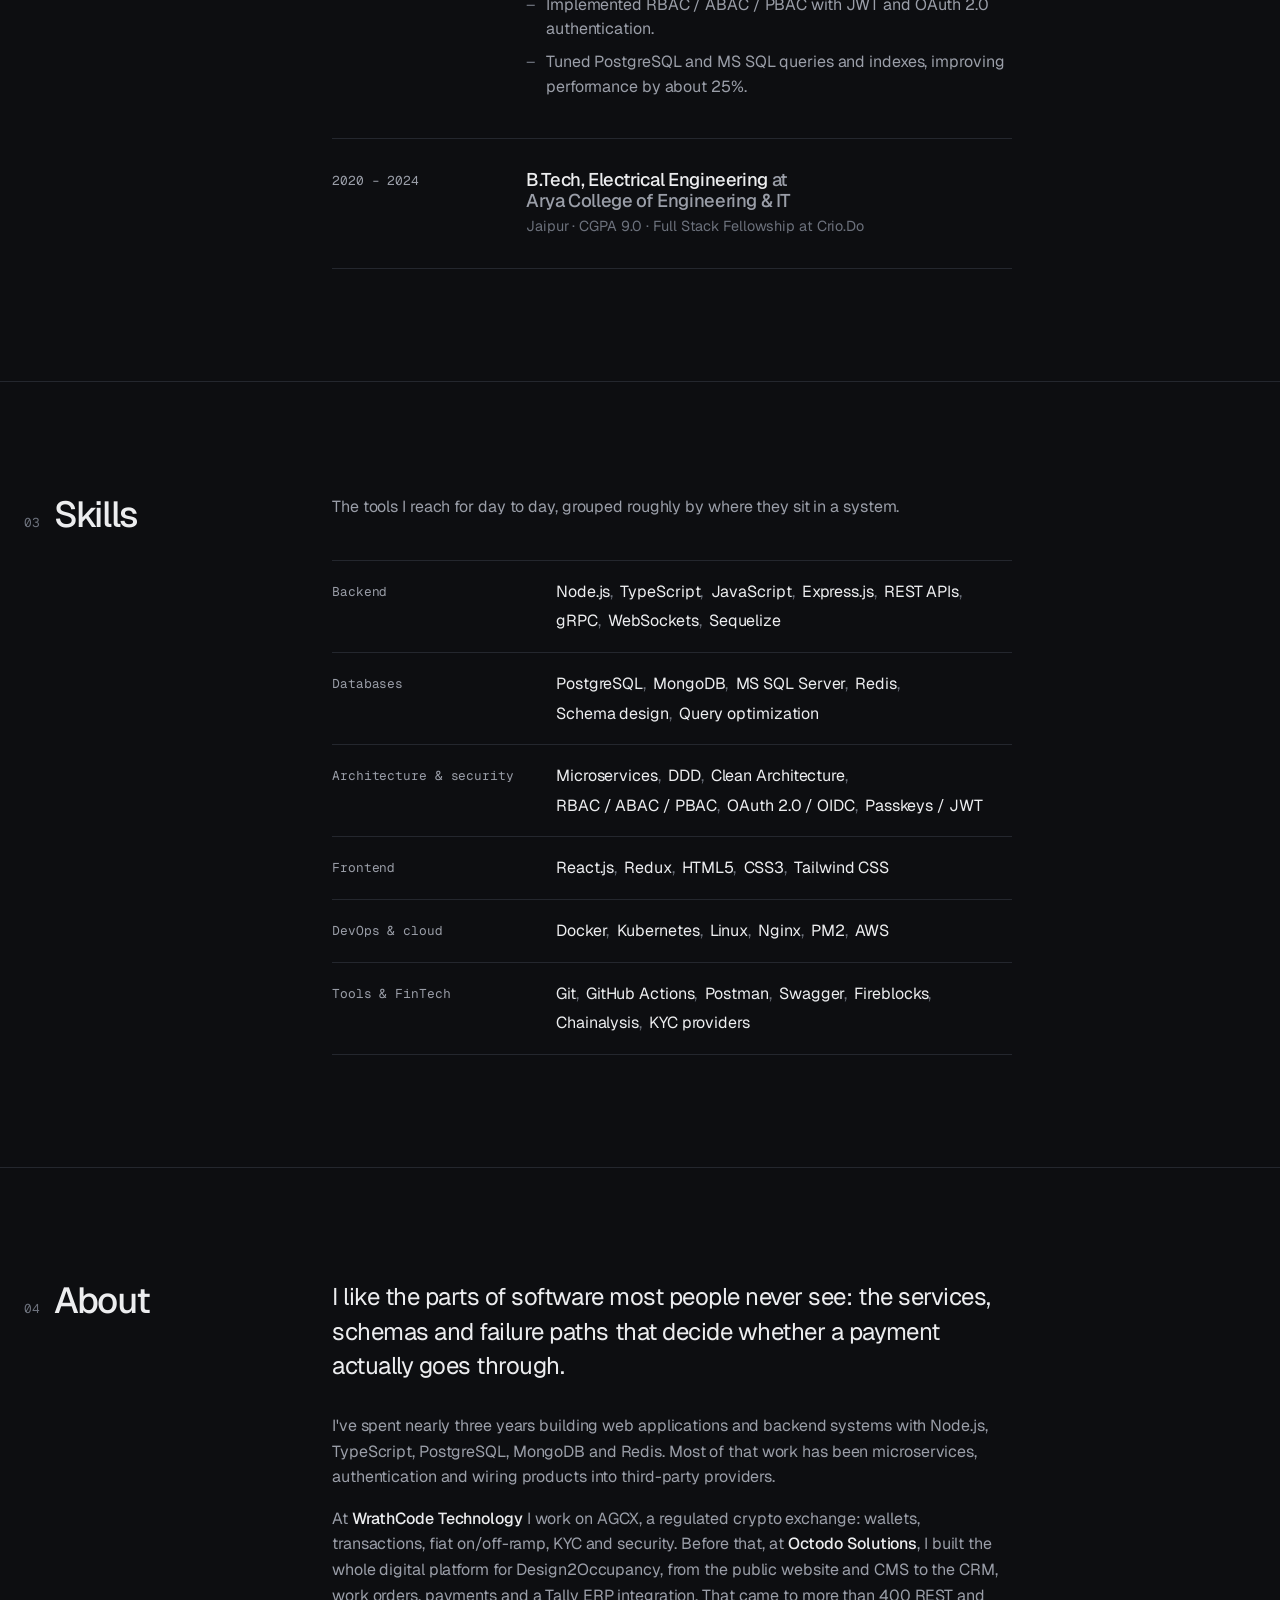
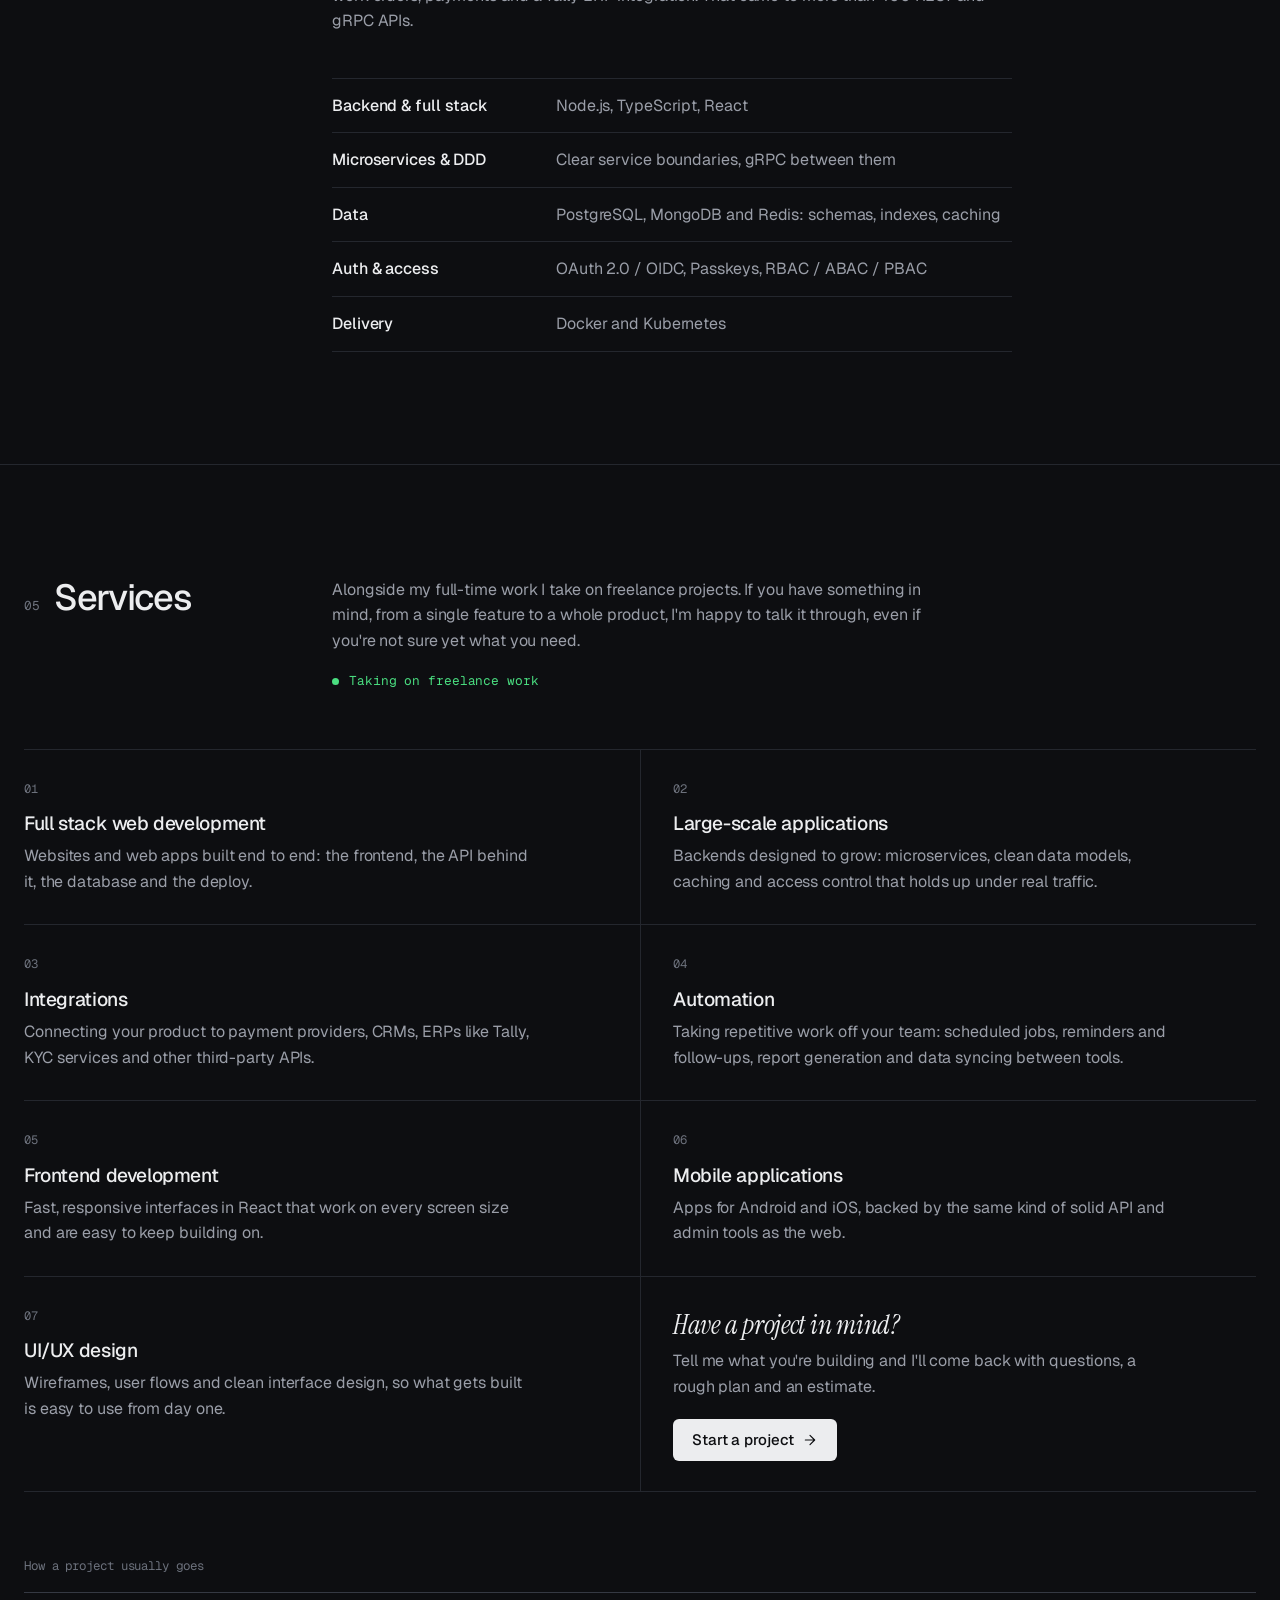
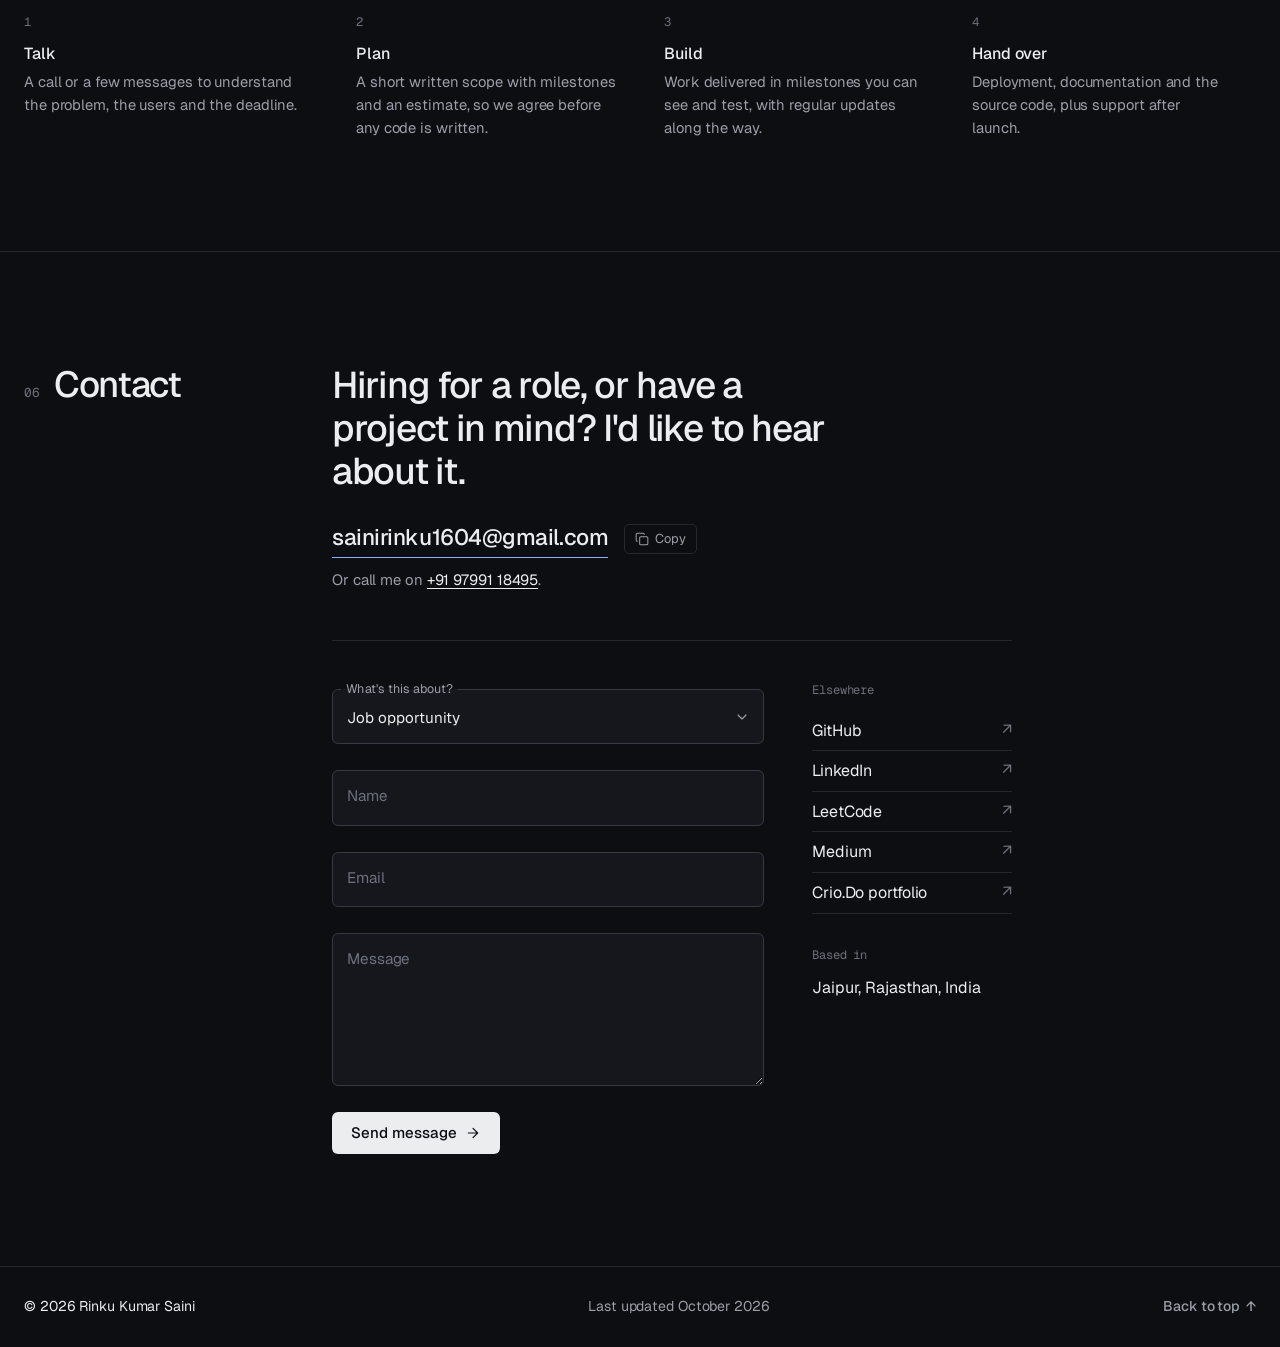
==== commit be461a57: "Refactor portfolio styles and scripts for improved dark theme consistency; update HTML files for the" ====
--- a/index.html
+++ b/index.html
@@ -1,5 +1,5 @@
 <!doctype html>
-<html lang="en" data-theme="light">
+<html lang="en" data-theme="dark">
 <head>
   <meta charset="utf-8">
   <meta name="viewport" content="width=device-width, initial-scale=1, viewport-fit=cover">
@@ -9,7 +9,7 @@
   <meta name="author" content="Rinku Kumar Saini">
   <meta name="robots" content="index, follow">
   <link rel="canonical" href="https://rinku-kumar-saini-portfolio.vercel.app/">
-  <meta name="theme-color" content="#FAFAF8">
+  <meta name="theme-color" content="#0D0E11">
 
   <meta property="og:type" content="profile">
   <meta property="og:title" content="Rinku Kumar Saini | Full Stack Developer">
@@ -25,10 +25,10 @@
   <link rel="preconnect" href="https://fonts.googleapis.com">
   <link rel="preconnect" href="https://fonts.gstatic.com" crossorigin>
   <link href="https://fonts.googleapis.com/css2?family=Geist:wght@400;500;600&family=Geist+Mono:wght@400;500&family=Instrument+Serif:ital@0;1&family=Caveat:wght@500;600&display=swap" rel="stylesheet">
-  <link rel="stylesheet" href="css/style.css?v=27">
+  <link rel="stylesheet" href="css/style.css?v=30">
 
   <script>document.documentElement.classList.add("js");</script>
-  <script src="js/theme.js?v=27"></script>
+  <script src="js/theme.js?v=30"></script>
   <script type="application/ld+json">
   {
     "@context": "https://schema.org",
@@ -550,6 +550,6 @@
     </div>
   </footer>
 
-  <script src="js/main.js?v=27" defer></script>
+  <script src="js/main.js?v=30" defer></script>
 </body>
 </html>
--- a/css/style.css
+++ b/css/style.css
@@ -218,9 +218,7 @@
     radial-gradient(520px 380px at 74% 42%, var(--glow-a), transparent 70%),
     radial-gradient(420px 320px at 8% 88%, var(--glow-b), transparent 70%),
     radial-gradient(300px 220px at 96% 8%, var(--gold-glow), transparent 70%);
-  animation: glow-drift 16s ease-in-out infinite alternate;
-}
-@keyframes glow-drift { to { transform: translate(-24px, 16px) scale(1.04); } }
+}
 .hero-grid { display: grid; grid-template-columns: minmax(0, 0.9fr) minmax(0, 1.1fr); gap: 48px; align-items: center; }
 .kicker {
   display: inline-flex; align-items: center; gap: 10px; margin-bottom: 26px; padding: 6px 12px 6px 10px; border-radius: 999px;
@@ -359,22 +357,13 @@
 /* ---------- Sections ---------- */
 .section { position: relative; isolation: isolate; padding-block: 112px; border-top: 1px solid var(--line); }
 .section::before { content: ""; position: absolute; inset: 0; z-index: -1; pointer-events: none; }
-/* Pattern effects shared by the hero and every section (layers injected by main.js):
-   .fx-spot reveals the section's pattern in gold around the cursor; .fx-flash sweeps a band of light across it */
-.hero { --pat-img: linear-gradient(var(--gold-line) 1px, transparent 1px), linear-gradient(90deg, var(--gold-line) 1px, transparent 1px); --pat-size: 56px 56px; --pat-pos: center top; --pat-mask: radial-gradient(ellipse 75% 70% at 60% 40%, #000 25%, transparent 78%); }
-.section { --pat-img: linear-gradient(var(--gold-line) 1px, transparent 1px), linear-gradient(90deg, var(--gold-line) 1px, transparent 1px); --pat-size: 48px 48px; --pat-pos: center top; --pat-mask: linear-gradient(90deg, #000, transparent 24%, transparent 76%, #000); }
-
-.fx { position: absolute; inset: 0; z-index: -1; pointer-events: none; overflow: hidden; }
-.fx-spot, .fx-flash { position: absolute; inset: 0; background-image: var(--pat-img); background-size: var(--pat-size); background-position: var(--pat-pos, 0 0); }
-.fx-spot {
-  opacity: 0; transition: opacity .4s;
-  -webkit-mask-image: radial-gradient(210px circle at var(--mx, -999px) var(--my, -999px), #000, transparent 72%);
-  mask-image: radial-gradient(210px circle at var(--mx, -999px) var(--my, -999px), #000, transparent 72%);
-}
-.fx-spot::after { content: ""; position: absolute; inset: 0; background: radial-gradient(240px circle at var(--mx, -999px) var(--my, -999px), var(--gold-glow), transparent 70%); }
-.spot-on > .fx .fx-spot { opacity: 1; }
+/* Automatic diagonal light sweep over the grid (layer injected by main.js); no mouse effect */
+.hero { --pat-img: linear-gradient(var(--gold-line) 1px, transparent 1px), linear-gradient(90deg, var(--gold-line) 1px, transparent 1px); --pat-size: 56px 56px; --pat-mask: radial-gradient(ellipse 75% 70% at 60% 40%, #000 25%, transparent 78%); }
+.section { --pat-img: linear-gradient(var(--gold-line) 1px, transparent 1px), linear-gradient(90deg, var(--gold-line) 1px, transparent 1px); --pat-size: 48px 48px; --pat-mask: linear-gradient(90deg, #000, transparent 24%, transparent 76%, #000); }
 .fx-flash {
-  opacity: 1; filter: brightness(1.7) saturate(1.25);
+  position: absolute; inset: 0; z-index: -1; pointer-events: none;
+  background-image: var(--pat-img); background-size: var(--pat-size); background-position: center top;
+  filter: brightness(1.7) saturate(1.25);
   -webkit-mask-image: var(--pat-mask), linear-gradient(135deg, transparent 44%, #000 49%, #000 51%, transparent 56%);
   mask-image: var(--pat-mask), linear-gradient(135deg, transparent 44%, #000 49%, #000 51%, transparent 56%);
   -webkit-mask-size: 100% 100%, 300% 300%; mask-size: 100% 100%, 300% 300%;
@@ -386,6 +375,8 @@
 @keyframes flash-sweep {
   0% { -webkit-mask-position: 0 0, 90% 90%; mask-position: 0 0, 90% 90%; }
   38%, 100% { -webkit-mask-position: 0 0, 10% 10%; mask-position: 0 0, 10% 10%; }
+}
+
 }
 
 /* Static background: the same fine grid on both side edges of every section, with gold glows on each side */
